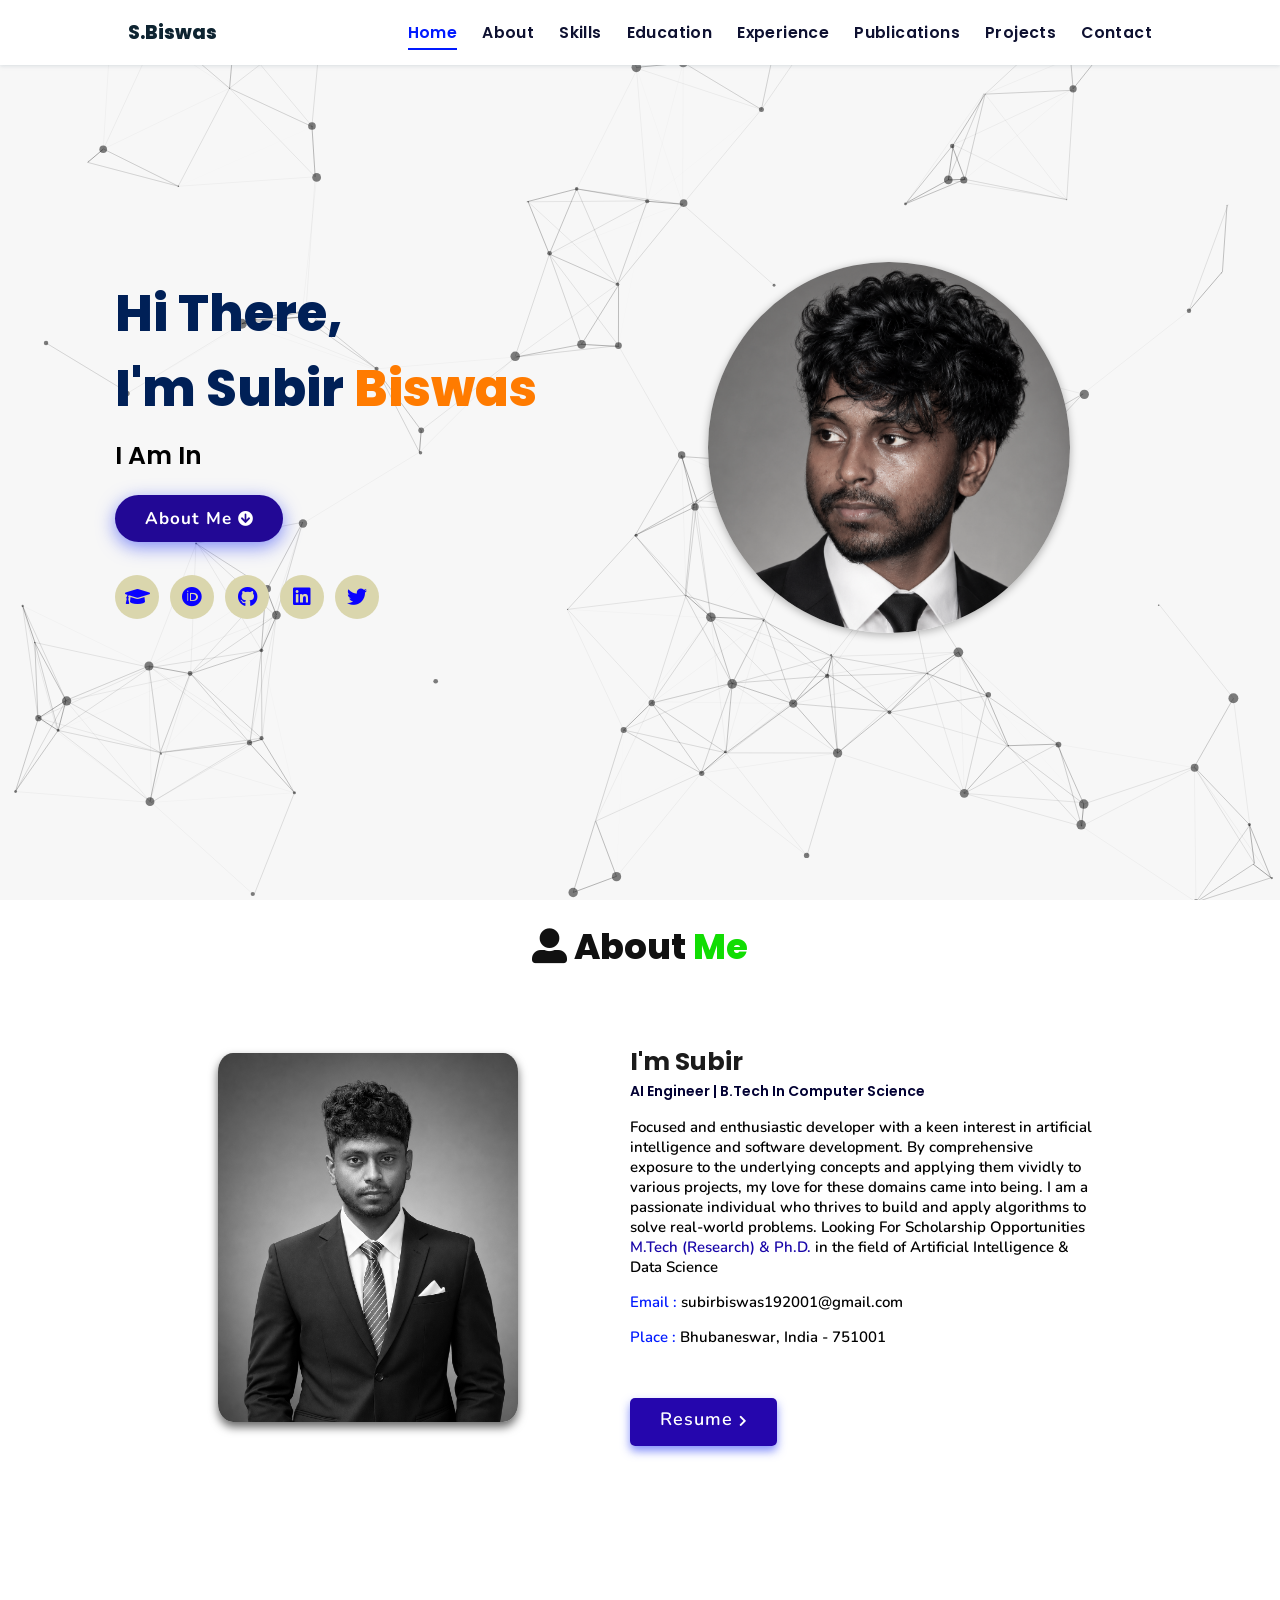
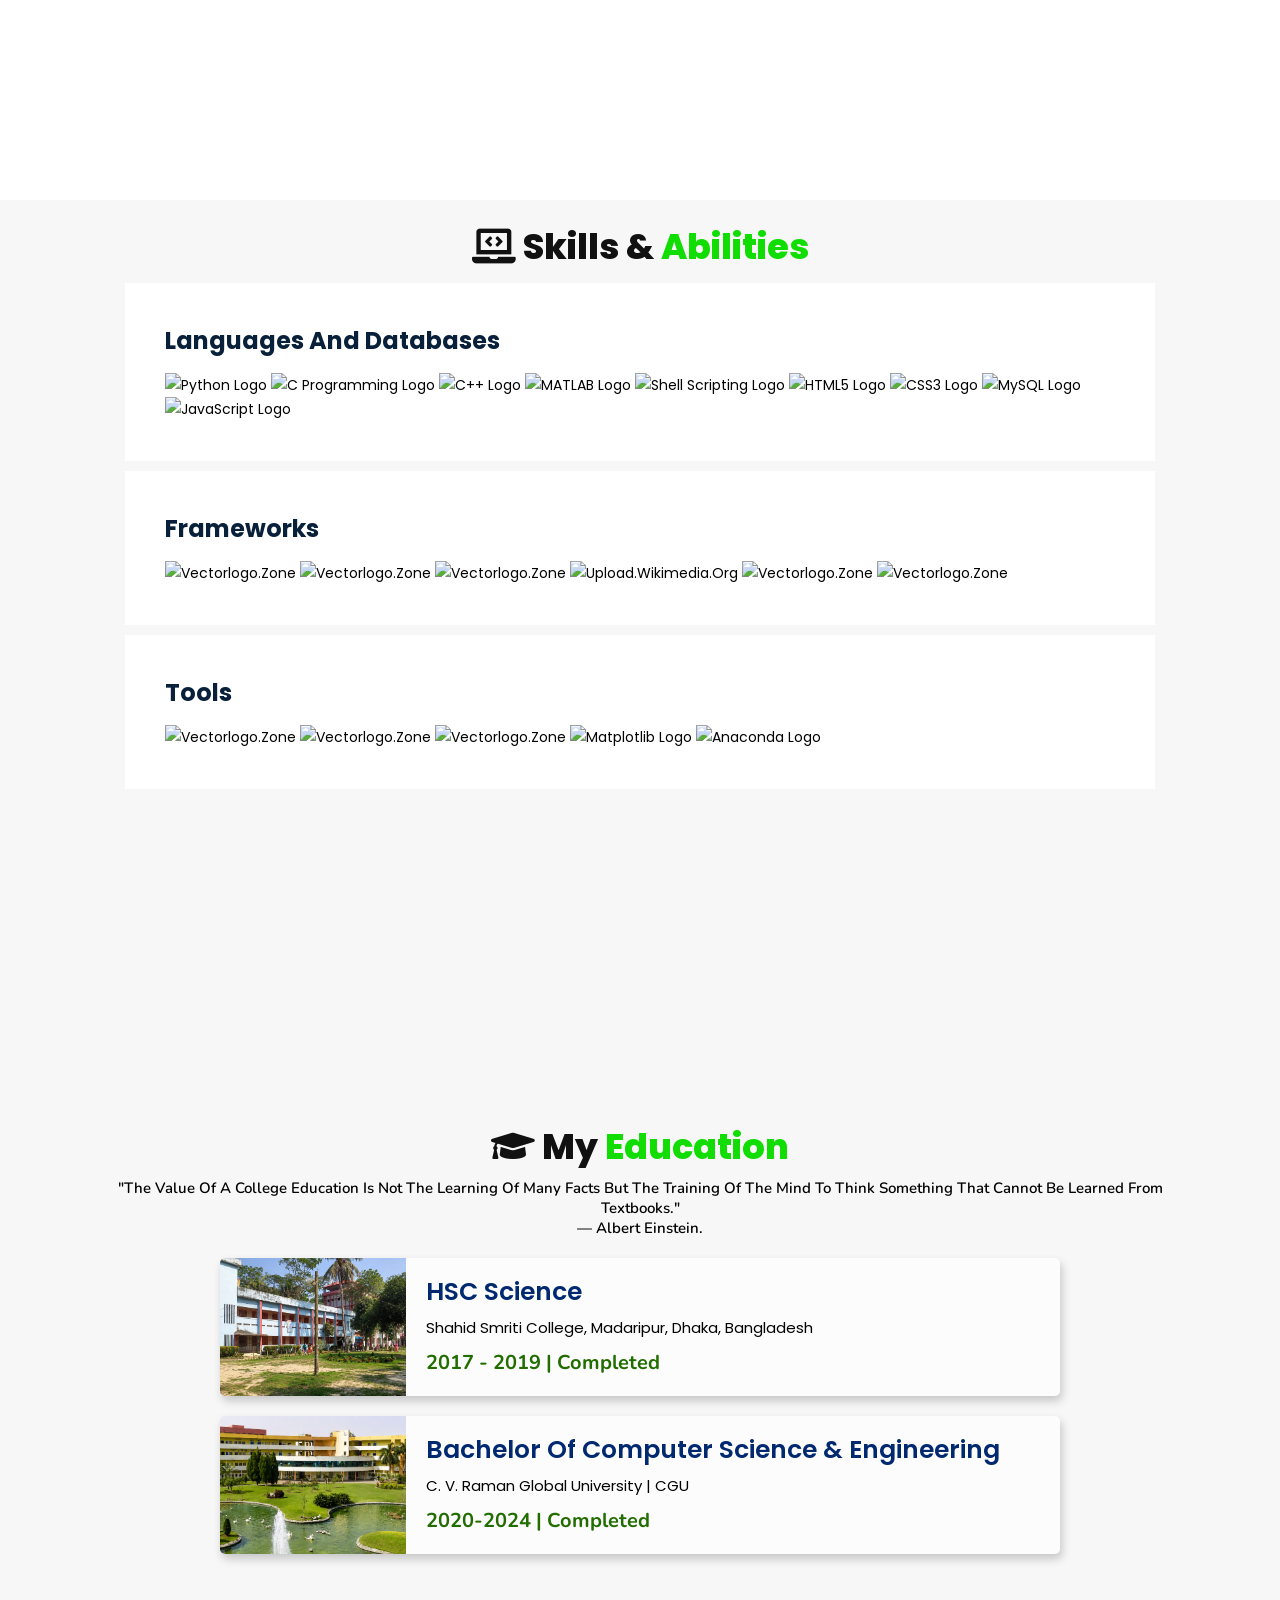
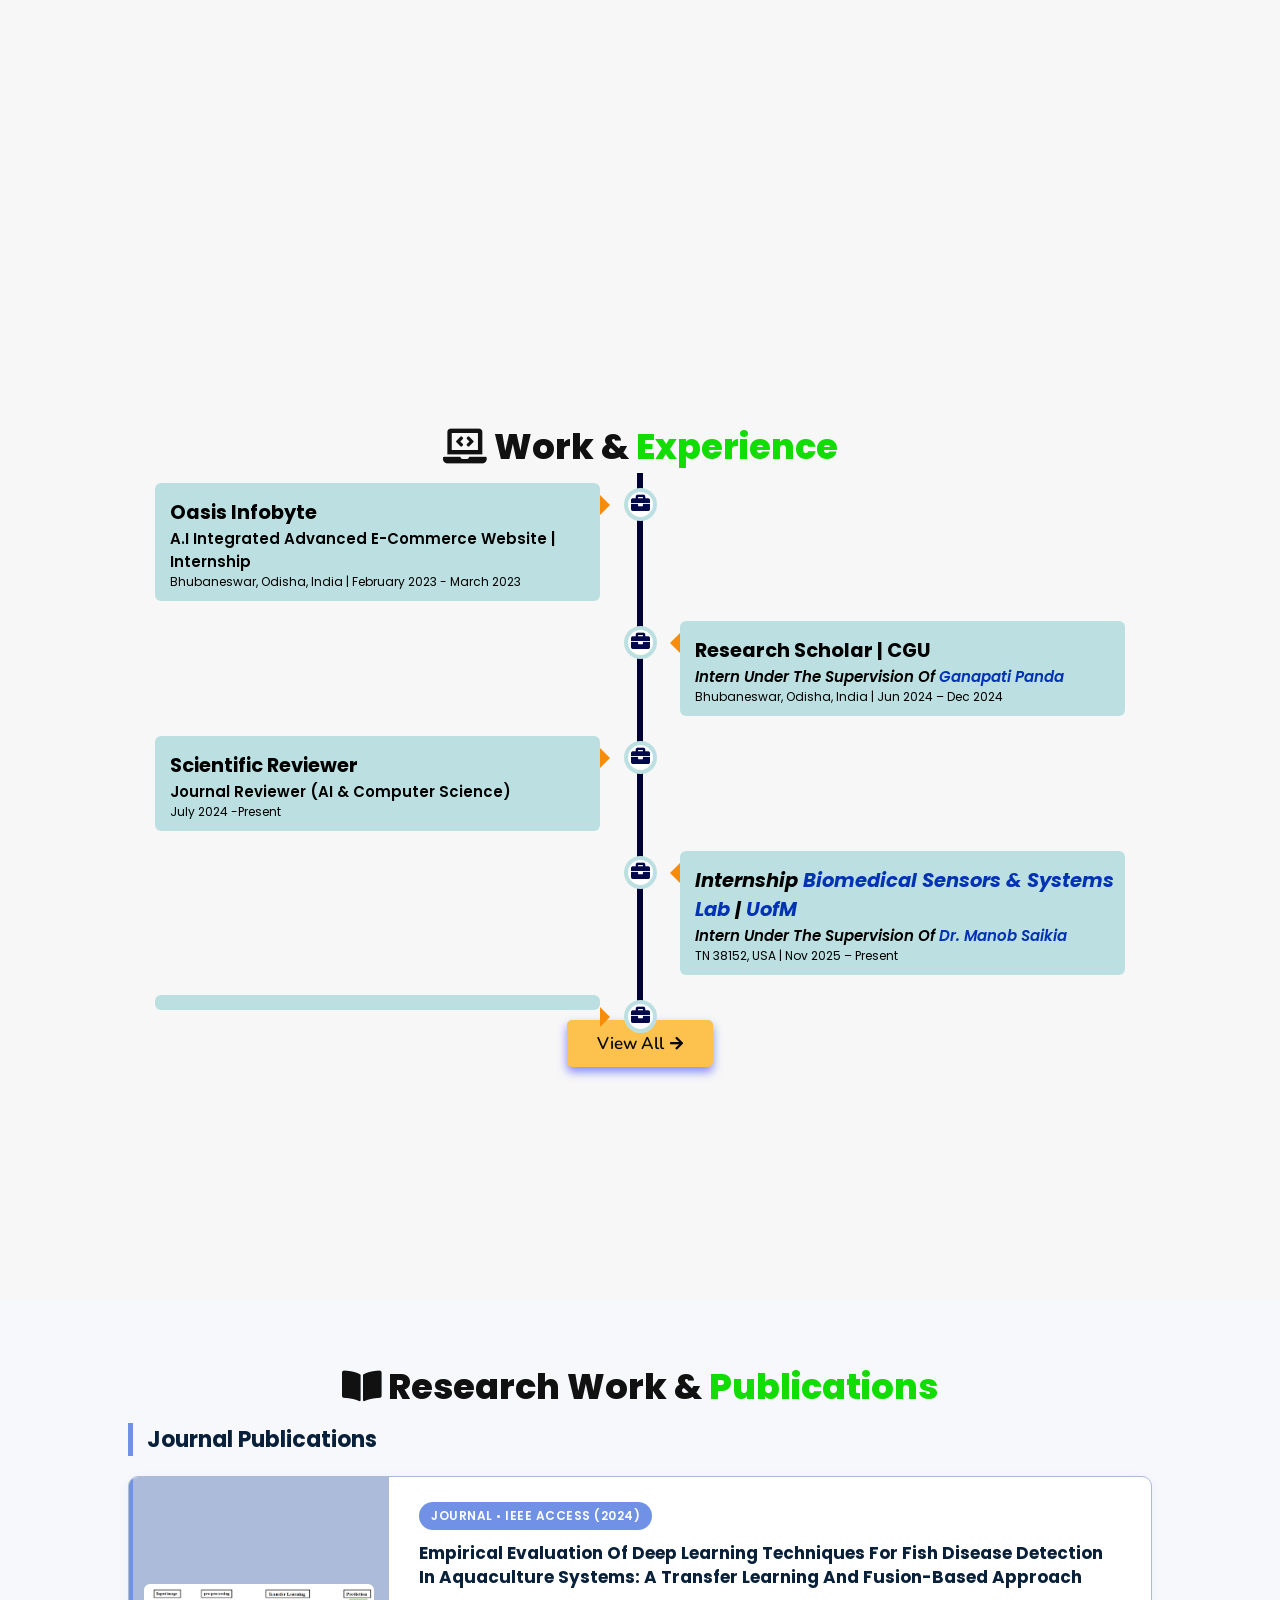
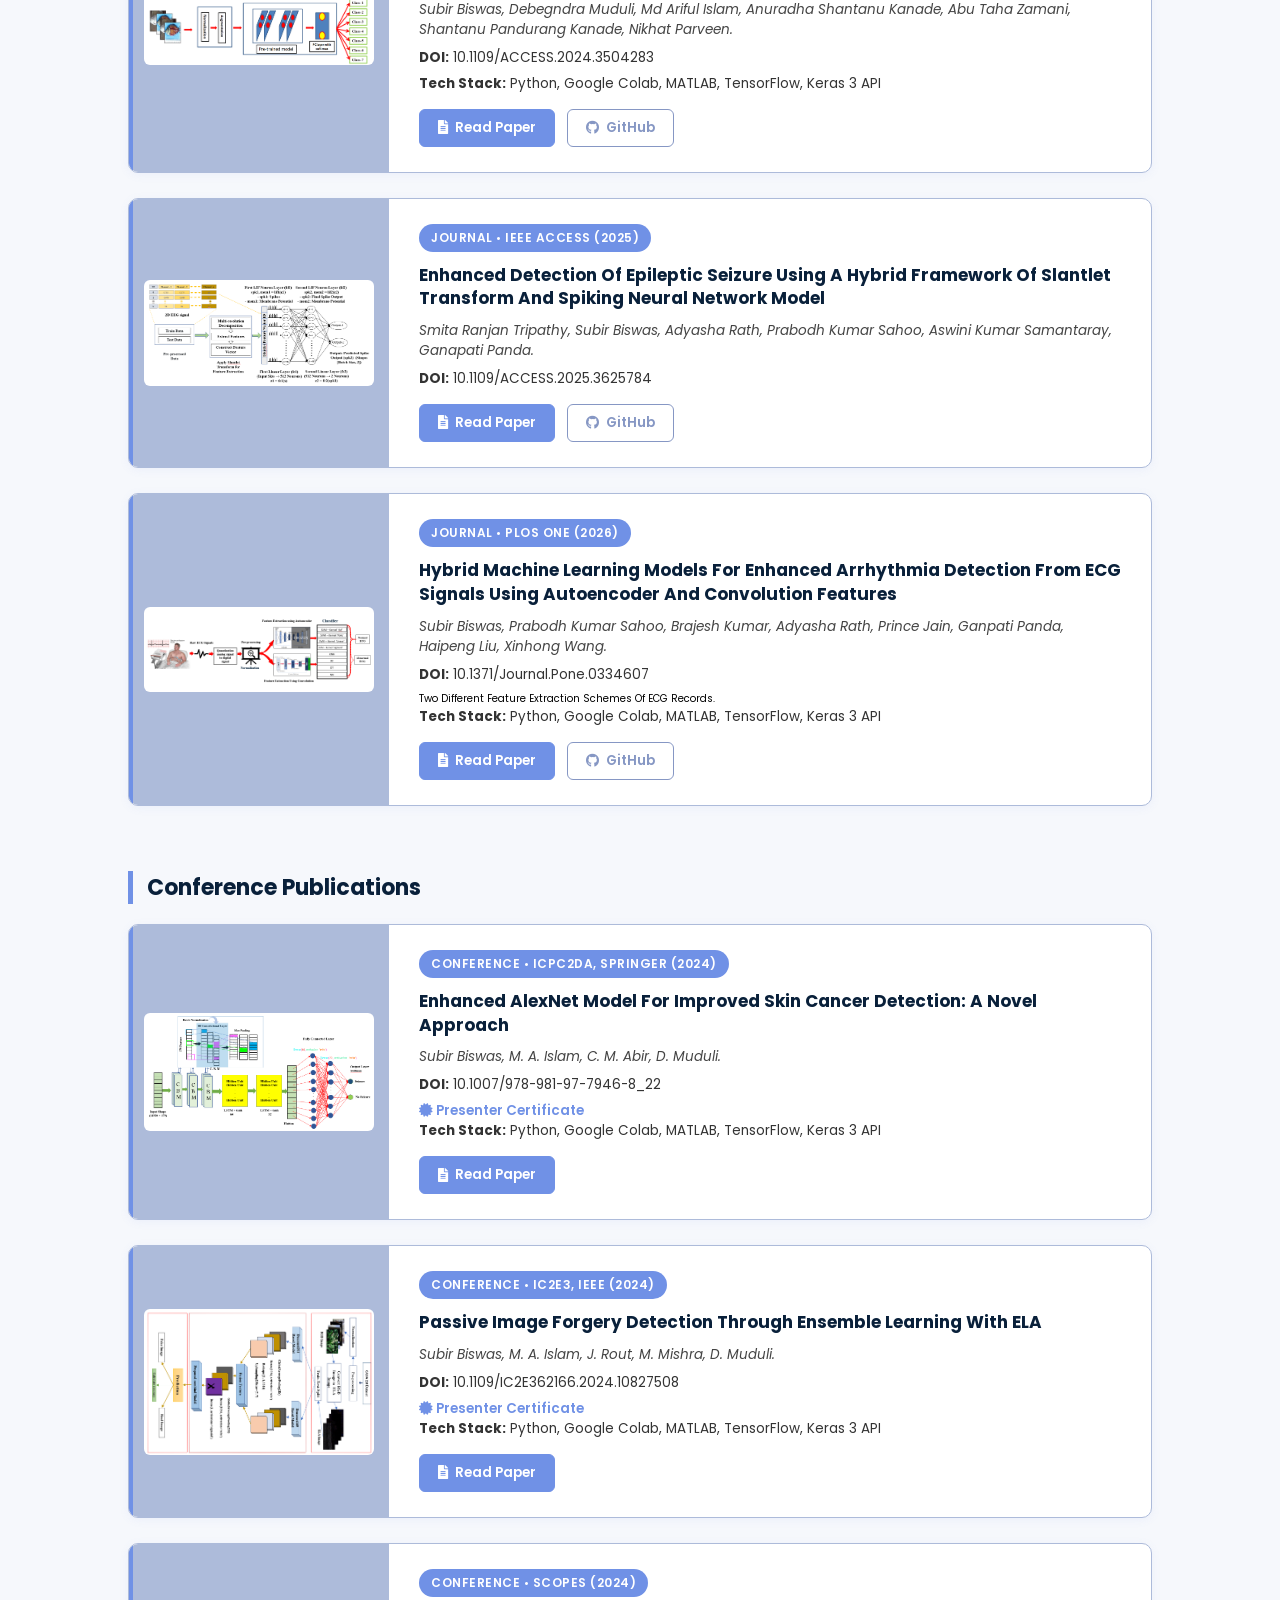
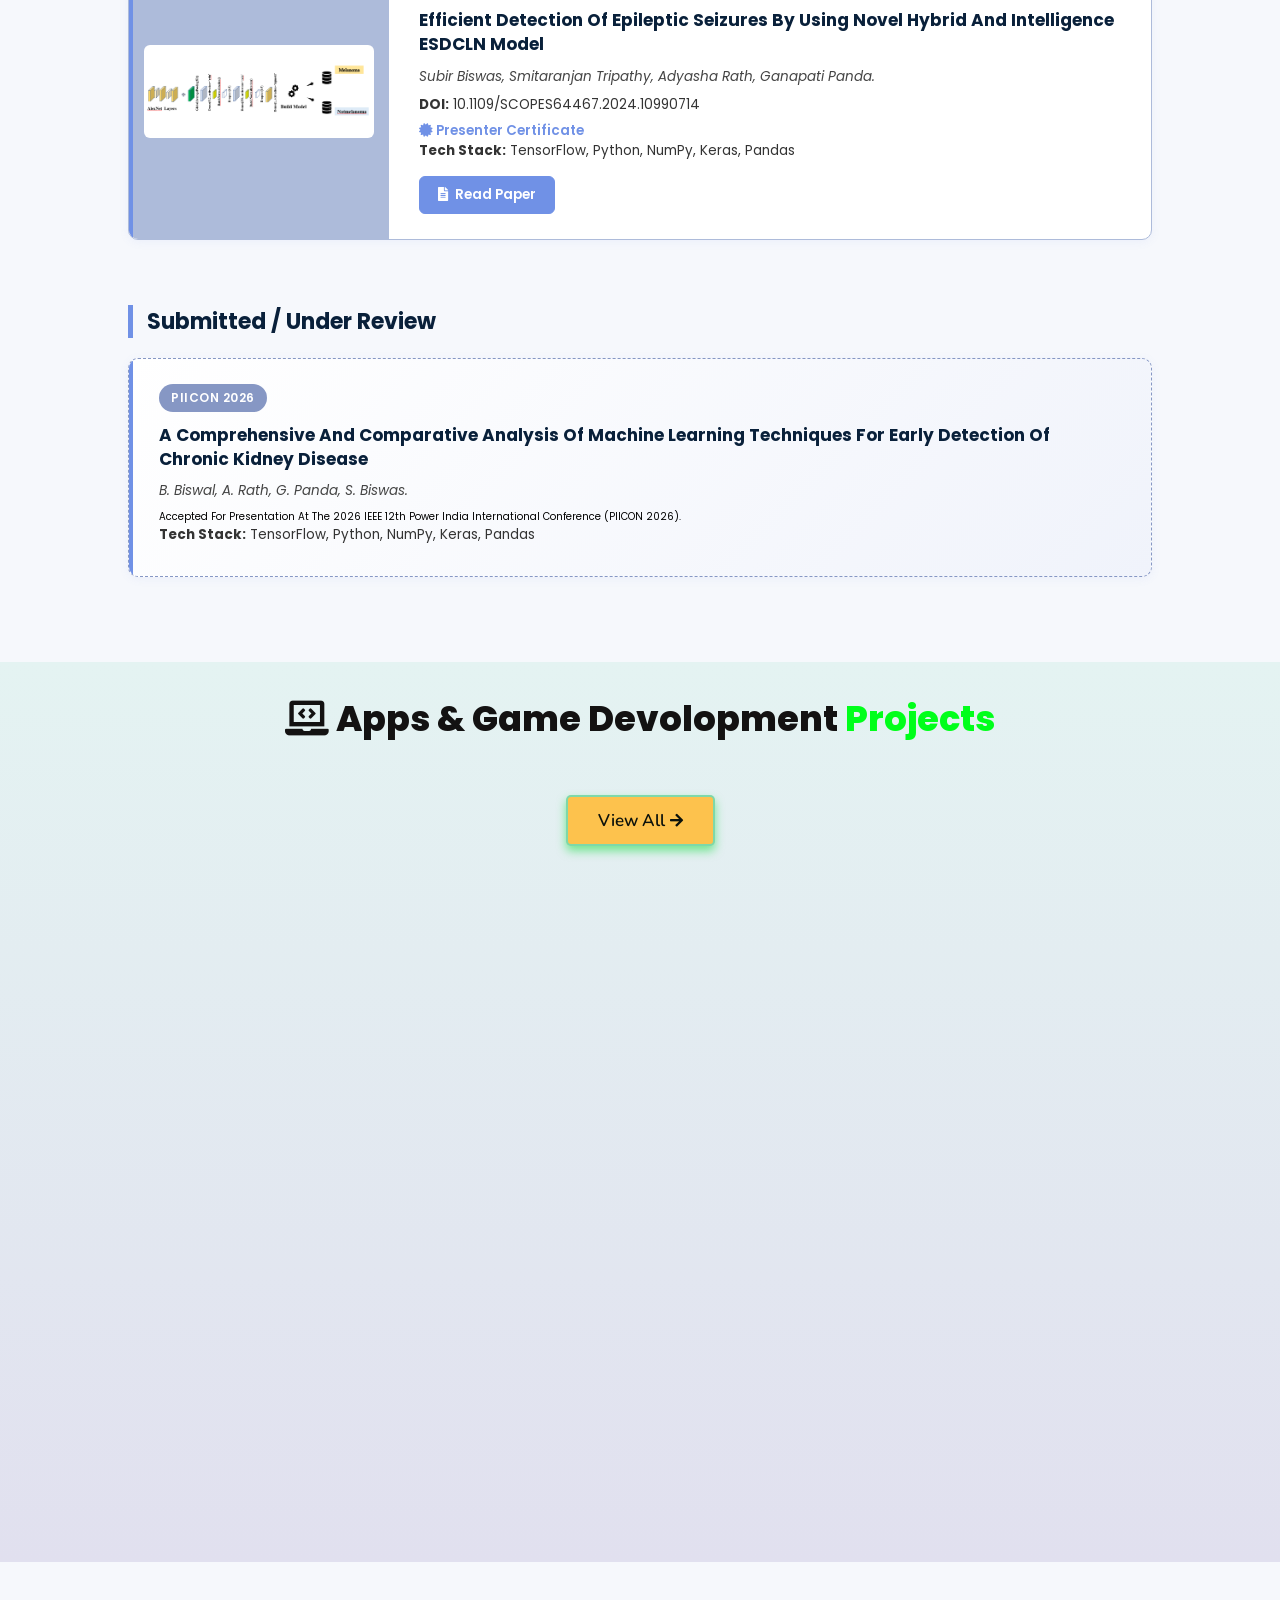
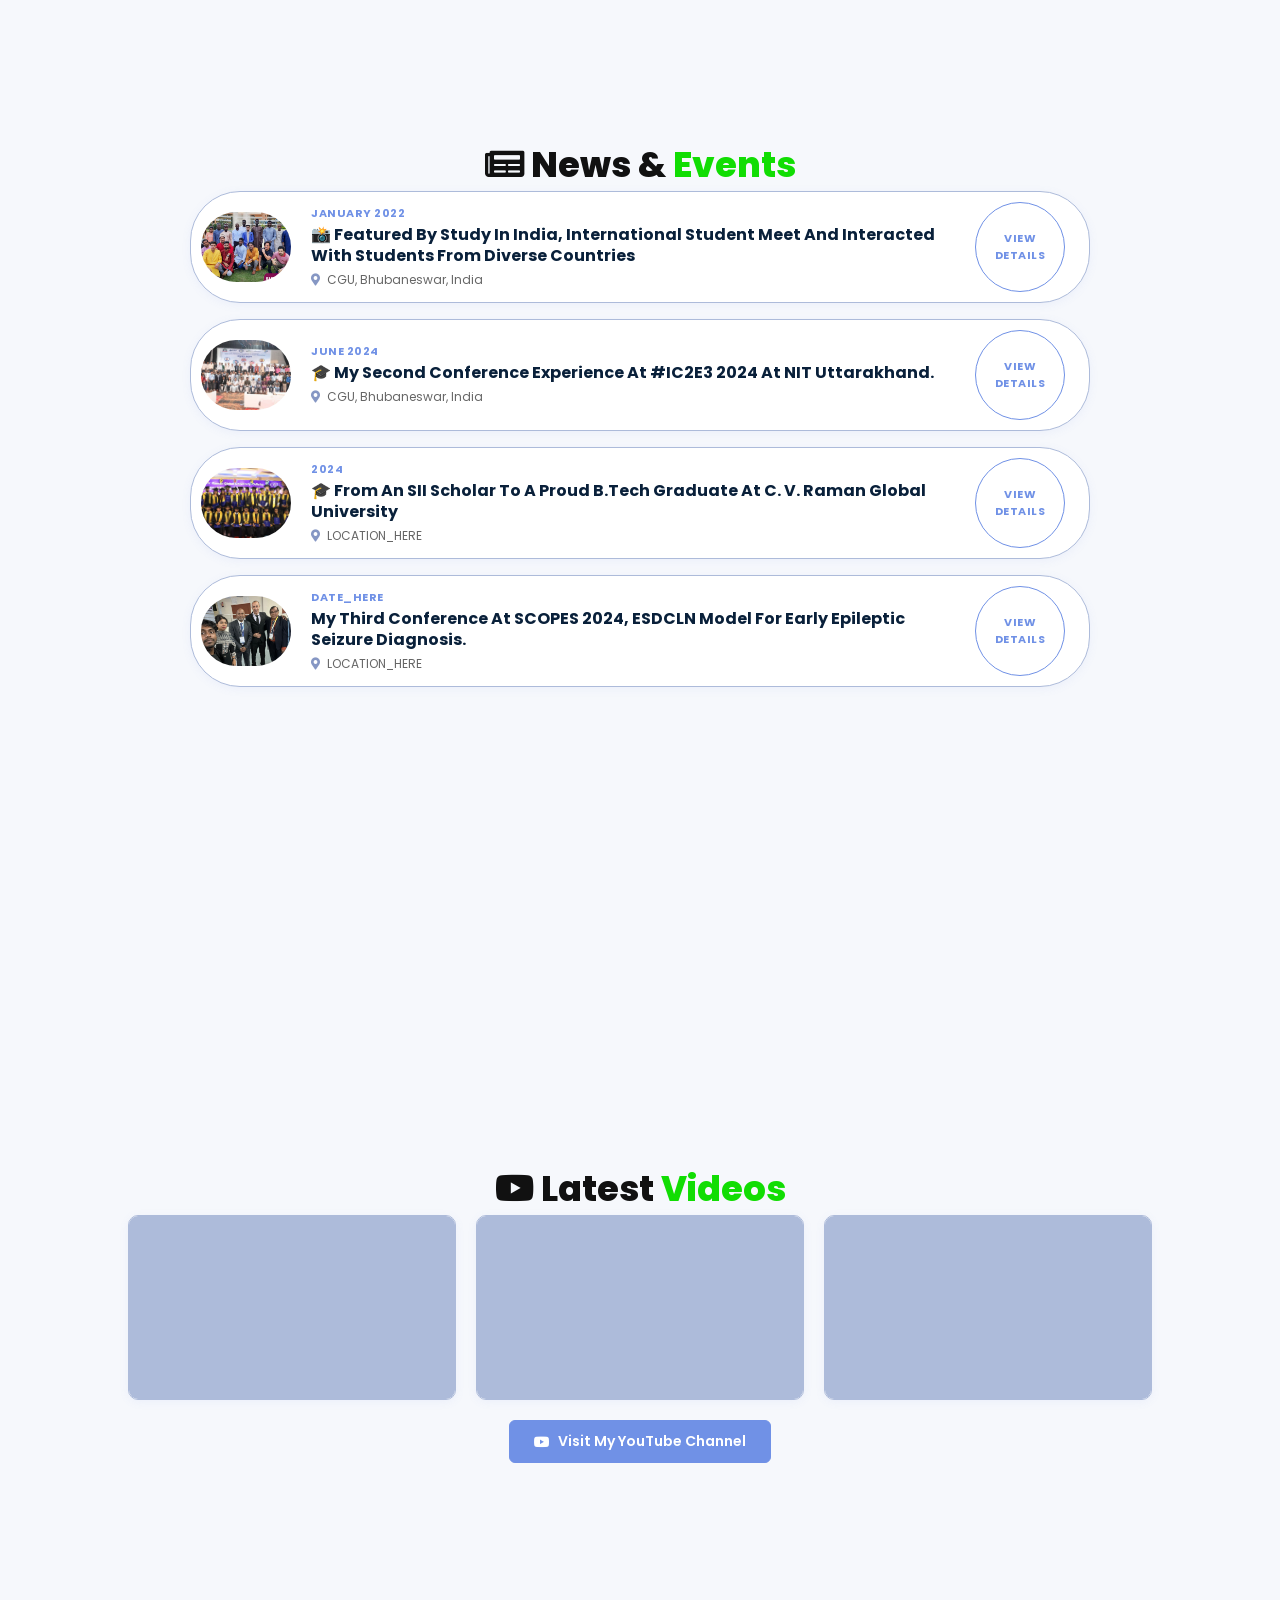
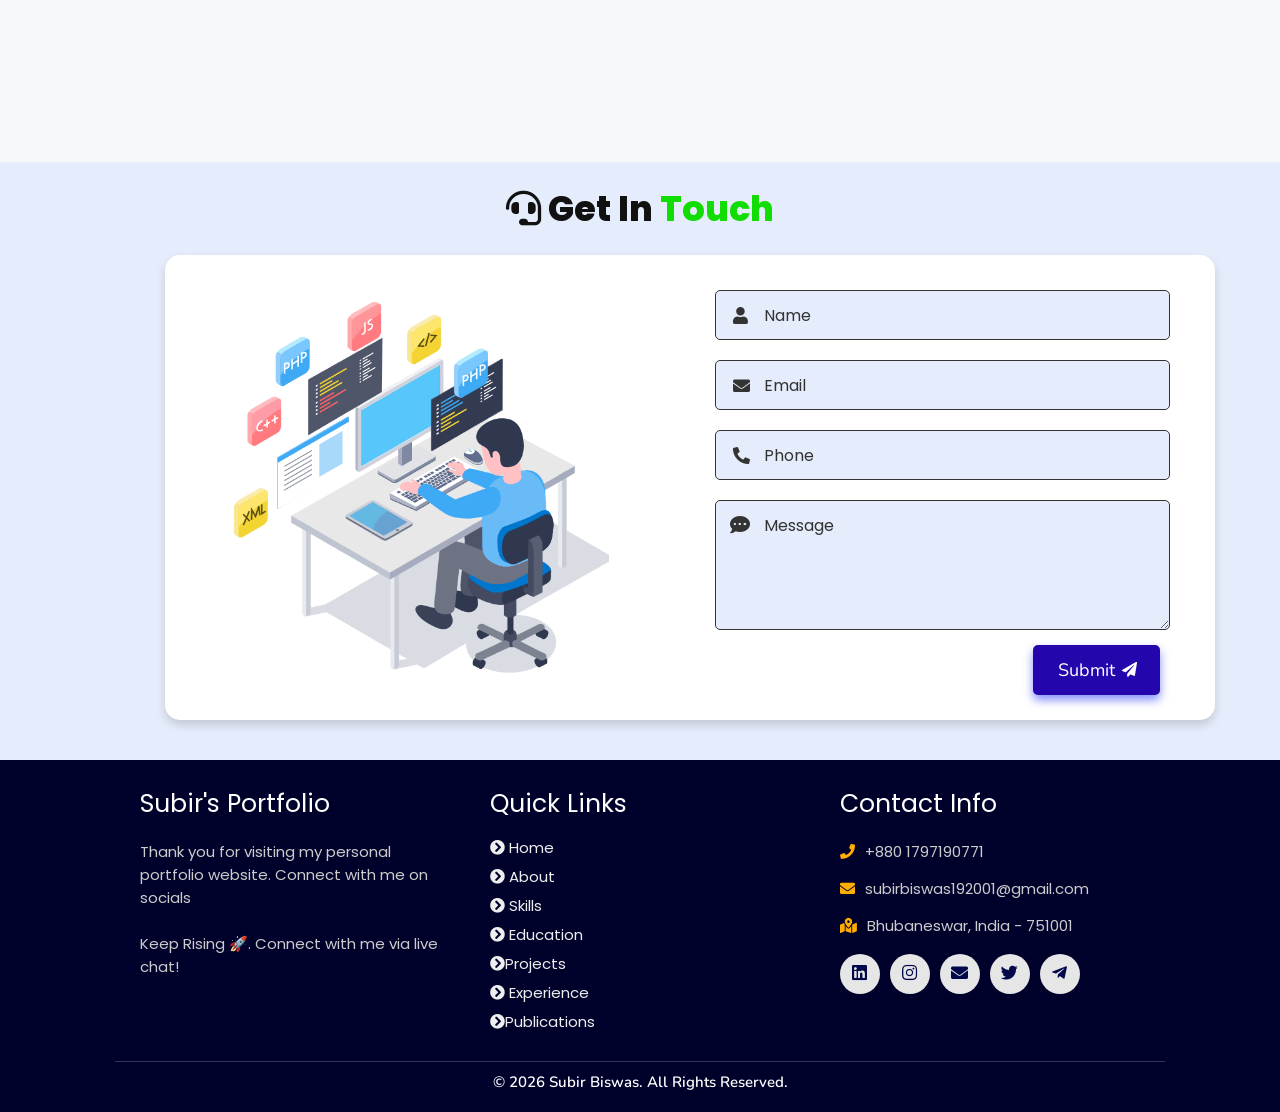
==== index.html @ e9f139e2 "Fix link in experience button and clean up HTML" ====
<!DOCTYPE html>
<html lang="en">
<head>
    <meta charset="UTF-8">
    <meta http-equiv="X-UA-Compatible" content="IE=edge">
    <meta name="viewport" content="width=device-width, initial-scale=1.0">
    <meta name="keywords" content="subir biswas, portfolio, subir, full stack dev, personal portfolio lifecodes, portfolio design, portfolio website, personal portfolio" />
    <meta name="description" content="Welcome to Subir's Portfolio. Full-Stack Web Developer and Android App Developer" />
    <!-- Custom CSS -->
    <link rel="stylesheet" href="./assets/css/style.css">
    <!-- Font Awesome -->
    <link rel="stylesheet" href="https://cdnjs.cloudflare.com/ajax/libs/font-awesome/5.15.3/css/all.min.css" integrity="sha512-iBBXm8fW90+nuLcSKlbmrPcLa0OT92xO1BIsZ+ywDWZCvqsWgccV3gFoRBv0z+8dLJgyAHIhR35VZc2oM/gI1w==" crossorigin="anonymous" referrerpolicy="no-referrer" />
    <!-- Favicon -->
    <link id='favicon' rel="shortcut icon" href="./assets/images/Subir_Icon.png" type="image/x-png">
    <title>Portfolio | Subir BiSwas</title>
</head>
<body oncontextmenu="return false">

<!-- pre loader -->
<!-- <div class="loader-container">
  <img draggable="false" src="./assets/images/preloader.gif" alt="">
</div> -->

<!-- navbar starts -->
<header>
        <a href="/" class="logo">S.Biswas</a>
        <!-- <a href="/" class="logo"><i class="fab fa-node-js"></i> Biswas</a> -->

        <div id="menu" class="fas fa-bars"></div>
        <nav class="navbar">
            <ul>
            <li><a class="active" href="#home">Home</a></li>
            <li><a href="#about">About</a></li>
            <li><a href="#skills">Skills</a></li>
            <li><a href="#education">Education</a></li>
            <li><a href="#experience">Experience</a></li>
            <li><a href="#publications">Publications</a></li>
            <li><a href="#work">Projects</a></li>
            <li><a href="#contact">Contact</a></li>
            </ul>
        </nav>
</header>
<!-- navbar ends -->


<!-- hero section starts -->
<section class="home" id="home">
    <div id="particles-js"></div>

    <div class="content">
    <h2>Hi There,<br/> I'm Subir <span>Biswas</span></h2>
    <p>i am in <span class="typing-text"></span></p>
    <a href="#about" class="btn"><span>About Me</span>
      <i class="fas fa-arrow-circle-down"></i>
    </a>
    <div class="socials">
        <ul class="social-icons">
          <li><a class="google-scholar" aria-label="Google Scholar" href="https://scholar.google.com/citations?user=1TmOGT8AAAAJ&hl=en" target="_blank"><i class="fas fa-graduation-cap"></i></a></li>
          <li><a class="orcid" aria-label="ORCID" href="https://orcid.org/0009-0004-0337-7759" target="_blank"><i class="fab fa-orcid"></i></a></li>
          <li><a class="github" aria-label="GitHub" href="https://github.com/subirbiswas192001" target="_blank"><i class="fab fa-github"></i></a></li>
          <li><a class="linkedin" aria-label="LinkedIn" href="https://www.linkedin.com/in/subir-biswas-engineer/" target="_blank"><i class="fab fa-linkedin"></i></a></li>
          <li><a class="twitter" aria-label="Twitter" href="https://x.com/SUBIRBI192001" target="_blank"><i class="fab fa-twitter"></i></a></li>
        </ul>
      </div>
    </div>
<div class="image">
    <img draggable="false" class="tilt" src="./assets/images/subir_face.png" alt="">
</div>
</section>
<!-- hero section ends -->


<!-- about section starts -->
<section class="about" id="about">
    <h2 class="heading"><i class="fas fa-user-alt"></i> About <span>Me</span></h2>
    
    <div class="row">

    <div class="image">
        <img draggable="false" class="tilt" src="./assets/images/subirBiswasfull.png" alt="">
    </div>
    <div class="content">
        <h3>I'm Subir</h3>
        <span class="tag">AI Engineer | B.Tech in Computer Science </span>
        
        <p>Focused and enthusiastic developer with a keen interest in artificial intelligence and software development. 
          By comprehensive exposure to the underlying concepts and applying them vividly to various projects, my love for these domains came into being. 
          I am a passionate individual who thrives to build and apply algorithms to solve real-world problems.
          Looking For Scholarship Opportunities <span style="color: rgb(24, 5, 168);">M.Tech (Research) & Ph.D.</span> in the field of Artificial Intelligence & Data Science
        
        </p>

        
        <div class="box-container">
            <!-- <div class="box">
              <p><span> age: </span> 20</p>
              <p><span> phone : </span> +91 XXX-XXX-XXXX</p>
            </div> -->
            <div class="box">
              <p><span> email : </span> subirbiswas192001@gmail.com</p>
              <p><span> place : </span> Bhubaneswar, India  - 751001 </p>
            </div>
        </div>
        
        <div class="resumebtn">
            <a href="https://drive.google.com/file/d/1s_KjNW308cV2NZDT_oZdHDnt_wGiBCES/view" target="_blank" class="btn"><span>Resume</span>
                <i class="fas fa-chevron-right"></i>
            </a>
        </div>

    </div>
    </div>
</section>
<!-- about section ends -->

<!-- Start New Skills Section -->

  <section id="skills" class="services">
    <div class="container">
      <div class="section-title">
        <h2 class="heading"><i class="fas fa-laptop-code"></i> Skills & <span>Abilities</span></h2>
      </div>
      <div class="row">
        <div class="col-lg-12" data-aos="fade-up">
          <div class="col-md-12 mt-4 mt-md-0 icon-box" data-aos="fade-up" data-aos-delay="100" style="background:#fff">
            <h4 style="text-align:left;color:#09203a">Languages and Databases</h4>
            <p style="text-align:left;">
              <img src="https://www.vectorlogo.zone/logos/python/python-horizontal.svg" alt="Python Logo" height="50" width="150">
              <img src="https://upload.wikimedia.org/wikipedia/commons/1/19/C_Logo.png" alt="C Programming Logo" height="50" width="">
              <img src="https://upload.wikimedia.org/wikipedia/commons/1/18/ISO_C%2B%2B_Logo.svg" alt="C++ Logo" height="50" width="80">
              <img src="https://upload.wikimedia.org/wikipedia/commons/2/21/Matlab_Logo.png" alt="MATLAB Logo" height="50" width="80">
              <img src="https://www.vectorlogo.zone/logos/gnu_bash/gnu_bash-icon.svg" alt="Shell Scripting Logo" height="50" width="80">
              <img src="https://www.vectorlogo.zone/logos/w3_html5/w3_html5-ar21.svg" alt="HTML5 Logo">
              <img src="https://upload.wikimedia.org/wikipedia/commons/d/d5/CSS3_logo_and_wordmark.svg" alt="CSS3 Logo" height="60" width="90">
              <img src="https://www.vectorlogo.zone/logos/mysql/mysql-horizontal.svg" alt="MySQL Logo" height="70" width="130">
              <img src="https://upload.wikimedia.org/wikipedia/commons/6/6a/JavaScript-logo.png" alt="JavaScript Logo" height="50" width="50">
            </p>
            
            </div>
            <div class="col-md-12 mt-4 mt-md-0 icon-box" data-aos="lefade-up" data-aos-delay="100" style="background:#fff">
              <h4 style="text-align:left;color:#09203a">Frameworks</h4>
                <p style="text-align:left;">
                  <img src="https://www.vectorlogo.zone/logos/tensorflow/tensorflow-ar21.svg" alt="vectorlogo.zone">
                  <img src="https://www.vectorlogo.zone/logos/pytorch/pytorch-ar21.svg" alt="vectorlogo.zone">
                  <img src="https://www.vectorlogo.zone/logos/opencv/opencv-ar21.svg" alt="vectorlogo.zone">
                  <img src="https://upload.wikimedia.org/wikipedia/commons/0/05/Scikit_learn_logo_small.svg" alt="upload.wikimedia.org" width="90" height="70">
                  <img src="https://www.vectorlogo.zone/logos/djangoproject/djangoproject-ar21.svg" alt="vectorlogo.zone">
                  <img src="https://www.vectorlogo.zone/logos/nodejs/nodejs-horizontal.svg" alt="vectorlogo.zone">
              </p>
          </div>
          <div class="col-md-12 mt-4 mt-md-0 icon-box" data-aos="lefade-up" data-aos-delay="100" style="background:#fff">
              <h4 style="text-align:left;color:#09203a">Tools</h4>
                <p style="text-align:left;">
                  <img src="https://www.vectorlogo.zone/logos/jupyter/jupyter-ar21.svg" alt="vectorlogo.zone">
                  <img src="https://www.vectorlogo.zone/logos/git-scm/git-scm-ar21.svg" alt="vectorlogo.zone">
                  <img src="https://www.vectorlogo.zone/logos/google_cloud/google_cloud-ar21.svg" alt="vectorlogo.zone">
                  <img src="https://upload.wikimedia.org/wikipedia/commons/8/84/Matplotlib_icon.svg" alt="Matplotlib Logo" height="50" width="50">
                  <img src="https://icon.icepanel.io/Technology/svg/Anaconda.svg" alt="Anaconda Logo" height="50">
              </p>
          </div>
        </div>
      </div>
    </div>
  </section>

  <!--  End New-Skills Section -->



<!-- education section starts -->
<section class="education" id="education">

  <h1 class="heading"><i class="fas fa-graduation-cap"></i> My <span>Education</span></h1>

    <p class="qoute">"The value of a college education is not the learning of many facts but the training of the mind to think something that cannot be learned from textbooks." <br>
      — Albert Einstein.</p>

    <div class="box-container">


      <div class="box">
        <div class="image">
          <img draggable="false" src="./assets/images/educat/sisi.png" alt="">
        </div>
        <div class="content">
          <h3>HSC Science </h3>
          <p>Shahid Smriti College, Madaripur, Dhaka, Bangladesh</p>
          <h4>2017 - 2019 | Completed</h4>
        </div>
      </div>

    <div class="box">
        <div class="image">
        <img draggable="false" src="./assets/images/educat/CGU.png" alt="">
        </div>
        <div class="content">
        <h3>Bachelor of Computer Science & Engineering</h3>
        <p>C. V. Raman Global University | CGU</p>
        <h4>2020-2024 | Completed</h4>
        </div>
    </div>
</div>
</section>
<!-- education section ends -->


<!-- experience section starts -->
<section class="experience" id="experience">
  <h2 class="heading"><i class="fas fa-laptop-code"></i> Work & <span>Experience</span></h2>
  <div class="timeline">

      <div class="container left">
        <div class="content">
          <div class="tag">
            <h2>Oasis Infobyte</h2>
          </div>
          <div class="desc">
              <h3>A.I integrated advanced e-commerce website | Internship</h3>
              <p>Bhubaneswar, Odisha, India | February 2023 - March 2023</p>
          </div>
        </div>
      </div>
    <div class="container right">
      <div class="content">
        <div class="tag">
          <h2>Research Scholar | CGU</h2>
        </div>
        <div class="desc">
            <h3><em> Intern Under the Supervision of <a href="https://scholar.google.co.in/citations?user=ooCsX-UAAAAJ&hl=en" style="color:#0332b5">Ganapati Panda</a></em></h3>
            <p>Bhubaneswar, Odisha, India | Jun 2024 – Dec 2024</p>
        </div>
      </div>
    </div>


      <div class="container left">
        <div class="content">
          <div class="tag">
            <h2>Scientific Reviewer</h2>
          </div>
          <div class="desc">
            <h3> Journal Reviewer (AI & Computer Science)</h3>
            <p>july 2024 -present</p>
          </div>
        </div>
      </div>

    <div class="container right">
      <div class="content">
        <div class="tag">
          <h2><em>Internship <a href="https://www.manobsaikia.com/" style="color:#0332b5">Biomedical Sensors & Systems Lab</a> | <a href="https://www.memphis.edu/" style="color:#0332b5">UofM</a></em></h2>  
        </div>
        <div class="desc">
          <h3><em> Intern Under the Supervision of <a href="https://scholar.google.com/citations?user=kRB-jL4AAAAJ&hl=en" style="color:#0332b5">Dr. Manob Saikia</a></em></h3>  
          <p>TN 38152, USA | Nov 2025 – Present</p>
        </div>
      </div>
    </div>

    <div class="container left">
      <div class="content">
        <div class="tag">
          
      </div>
    </div>
    

  </div>

  <div class="morebtn">
    <a href="/experience/" class="btn"><span>View All</span>
      <i class="fas fa-arrow-right"></i>
  </a>
  </div>

</div>

</section>
<!-- experience section ends -->




<!-- Start Publications Section -->

<section id="publications" class="publications">
  <div class="container">
    <div class="section-title">
      <h2 class="heading"><i class="fas fa-book-open"></i> Research Work & <span>Publications</span></h2>
    </div>

    <!-- Journal Publications -->
    <h4 class="pub-category" data-aos="fade-up">Journal Publications</h4>

    <div class="pub-card" data-aos="fade-up" data-aos-delay="100">
      <div class="pub-img">
        <img src="/assets/images/Research/Fish-J-1.png" alt="Fish Disease Detection Model">
      </div>
      <div class="pub-content">
        <span class="pub-tag">Journal • IEEE Access (2024)</span>
        <h5>Empirical Evaluation of Deep Learning Techniques for Fish Disease Detection in Aquaculture Systems: A Transfer Learning and Fusion-Based Approach</h5>
        <p class="pub-authors">Subir Biswas, Debegndra Muduli, Md Ariful Islam, Anuradha Shantanu Kanade, Abu Taha Zamani, Shantanu Pandurang Kanade, Nikhat Parveen.</p>
        <p class="pub-doi"><strong>DOI:</strong> 10.1109/ACCESS.2024.3504283</p>
        <p class="pub-stack"><strong>Tech Stack:</strong> Python, Google Colab, MATLAB, TensorFlow, Keras 3 API</p>
        <div class="pub-links">
          <a href="https://ieeexplore.ieee.org/abstract/document/10759657" target="_blank" class="pub-btn"><i class="fas fa-file-alt"></i> Read Paper</a>
          <a href="https://github.com/subirbiswas192001/-Fish-Disease-Detection-in-Aquaculture-Systems/blob/main/README.md" target="_blank" class="pub-btn pub-btn-alt"><i class="fab fa-github"></i> GitHub</a>
        </div>
      </div>
    </div>

    <div class="pub-card" data-aos="fade-up" data-aos-delay="150">
      <div class="pub-img">
        <img src="/assets/images/Research/EEG-J-1.png" alt="Epileptic Seizure Detection Model">
      </div>
      <div class="pub-content">
        <span class="pub-tag">Journal • IEEE Access (2025)</span>
        <h5>Enhanced Detection of Epileptic Seizure Using a Hybrid Framework of Slantlet Transform and Spiking Neural Network Model</h5>
        <p class="pub-authors">Smita Ranjan Tripathy, Subir Biswas, Adyasha Rath, Prabodh Kumar Sahoo, Aswini Kumar Samantaray, Ganapati Panda.</p>
        <p class="pub-doi"><strong>DOI:</strong> 10.1109/ACCESS.2025.3625784</p>
        <div class="pub-links">
          <a href="https://ieeexplore.ieee.org/abstract/document/11218183" target="_blank" class="pub-btn"><i class="fas fa-file-alt"></i> Read Paper</a>
          <a href="https://github.com/subirbiswas192001/Epileptic-Seizures-SLTSNN-" target="_blank" class="pub-btn pub-btn-alt"><i class="fab fa-github"></i> GitHub</a>
        </div>
      </div>
    </div>

    <div class="pub-card" data-aos="fade-up" data-aos-delay="200">
      <div class="pub-img">
        <img src="/assets/images/Research/ECG-j-1.png" alt="Arrhythmia Detection Model">
      </div>
      <div class="pub-content">
        <span class="pub-tag">Journal • PLoS ONE (2026)</span>
        <h5>Hybrid Machine Learning Models for Enhanced Arrhythmia Detection from ECG Signals Using Autoencoder and Convolution Features</h5>
        <p class="pub-authors">Subir Biswas, Prabodh Kumar Sahoo, Brajesh Kumar, Adyasha Rath, Prince Jain, Ganpati Panda, Haipeng Liu, Xinhong Wang.</p>
        <p class="pub-doi"><strong>DOI:</strong> 10.1371/journal.pone.0334607</p>
        <p class="pub-note">Two different feature extraction schemes of ECG records.</p>
        <p class="pub-stack"><strong>Tech Stack:</strong> Python, Google Colab, MATLAB, TensorFlow, Keras 3 API</p>
        <div class="pub-links">
          <a href="https://doi.org/10.1371/journal.pone.0334607" target="_blank" class="pub-btn"><i class="fas fa-file-alt"></i> Read Paper</a>
          <a href="https://github.com/subirbiswas192001/-Arrhythmia-Detection/blob/main/README.md" target="_blank" class="pub-btn pub-btn-alt"><i class="fab fa-github"></i> GitHub</a>
        </div>
      </div>
    </div>

    <!-- Conference Publications -->
    <h4 class="pub-category" data-aos="fade-up">Conference Publications</h4>

    <div class="pub-card" data-aos="fade-up" data-aos-delay="100">
      <div class="pub-img">
        <img src="/assets/images/Research/EEG-C-1.png" alt="Enhanced AlexNet Model">
      </div>
      <div class="pub-content">
        <span class="pub-tag">Conference • ICPC2DA, Springer (2024)</span>
        <h5>Enhanced AlexNet Model for Improved Skin Cancer Detection: A Novel Approach</h5>
        <p class="pub-authors">Subir Biswas, M. A. Islam, C. M. Abir, D. Muduli.</p>
        <p class="pub-doi"><strong>DOI:</strong> 10.1007/978-981-97-7946-8_22</p>
        <p class="pub-note">
          <a href="https://drive.google.com/file/d/1XDst-BXTEYFpgxLmWK-CuwNFrU8vF9Kh/view?usp=sharing" target="_blank" rel="noopener noreferrer"><i class="fas fa-certificate"></i> Presenter Certificate</a>
        </p>
        <p class="pub-stack"><strong>Tech Stack:</strong> Python, Google Colab, MATLAB, TensorFlow, Keras 3 API</p>
        <div class="pub-links">
          <a href="https://link.springer.com/chapter/10.1007/978-981-97-7946-8_22" target="_blank" class="pub-btn"><i class="fas fa-file-alt"></i> Read Paper</a>
        </div>
      </div>
    </div>

    <div class="pub-card" data-aos="fade-up" data-aos-delay="150">
      <div class="pub-img">
        <img src="/assets/images/Research/IF-C-1.png" alt="Passive Image Forgery Detection">
      </div>
      <div class="pub-content">
        <span class="pub-tag">Conference • IC2E3, IEEE (2024)</span>
        <h5>Passive Image Forgery Detection through Ensemble Learning with ELA</h5>
        <p class="pub-authors">Subir Biswas, M. A. Islam, J. Rout, M. Mishra, D. Muduli.</p>
        <p class="pub-doi"><strong>DOI:</strong> 10.1109/IC2E362166.2024.10827508</p>
        <p class="pub-note">
          <a href="https://drive.google.com/file/d/1ngMRUDLZJ6NkETfKUYyp3I6fH3KmqYbX/view?usp=sharing" target="_blank" rel="noopener noreferrer"><i class="fas fa-certificate"></i> Presenter Certificate</a>
        </p>
        <p class="pub-stack"><strong>Tech Stack:</strong> Python, Google Colab, MATLAB, TensorFlow, Keras 3 API</p>
        <div class="pub-links">
          <a href="https://ieeexplore.ieee.org/abstract/document/10827508" target="_blank" class="pub-btn"><i class="fas fa-file-alt"></i> Read Paper</a>
        </div>
      </div>
    </div>

    <div class="pub-card" data-aos="fade-up" data-aos-delay="200">
      <div class="pub-img">
        <img src="/assets/images/Research/Skin-Disease-c-1.png" alt="Epileptic Seizures ESDCLN Model">
      </div>
      <div class="pub-content">
        <span class="pub-tag">Conference • SCOPES (2024)</span>
        <h5>Efficient Detection of Epileptic Seizures by Using Novel Hybrid and Intelligence ESDCLN Model</h5>
        <p class="pub-authors">Subir Biswas, Smitaranjan Tripathy, Adyasha Rath, Ganapati Panda.</p>
        <p class="pub-doi"><strong>DOI:</strong> 10.1109/SCOPES64467.2024.10990714</p>
        <p class="pub-note">
          <a href="https://drive.google.com/file/d/1ZmTNisdNrVHVplBVhO2dmdSzZnHyDay6/view?usp=sharing" target="_blank" rel="noopener noreferrer"><i class="fas fa-certificate"></i> Presenter Certificate</a>
        </p>
        <p class="pub-stack"><strong>Tech Stack:</strong> TensorFlow, Python, NumPy, Keras, Pandas</p>
        <div class="pub-links">
          <a href="https://ieeexplore.ieee.org/abstract/document/10990714" target="_blank" class="pub-btn"><i class="fas fa-file-alt"></i> Read Paper</a>
        </div>
      </div>
    </div>

    <!-- Submitted / Under Review -->
    <h4 class="pub-category" data-aos="fade-up">Submitted / Under Review</h4>

    <div class="pub-card pub-card-pending" data-aos="fade-up" data-aos-delay="100">
      <div class="pub-content pub-content-full">
        <span class="pub-tag pub-tag-pending">PIICON 2026</span>
        <h5>A Comprehensive and Comparative Analysis of Machine Learning Techniques for Early Detection of Chronic Kidney Disease</h5>
        <p class="pub-authors">B. Biswal, A. Rath, G. Panda, S. Biswas.</p>
        <p class="pub-note">Accepted for presentation at the 2026 IEEE 12th Power India International Conference (PIICON 2026).</p>
        <p class="pub-stack"><strong>Tech Stack:</strong> TensorFlow, Python, NumPy, Keras, Pandas</p>
      </div>
    </div>

  </div>
</section>

<!-- Publication section ends -->



<!-- work project section starts -->

<section class="work" id="work">

  <h2 class="heading"><i class="fas fa-laptop-code"></i> Apps & Game Devolopment <span>Projects</span></h2>

  <div class="box-container">

    <!-- <div class="box tilt">
      <img draggable="false" src="./assets/images/projects/portfolio1.PNG" alt="" />
      <div class="content">
        <div class="tag">
        <h3>Portfolio Website</h3>
        </div>
        <div class="desc">
          <p>Personal portfolio website. Don't need much info about it, just scroll down. You're here only!</p>
          <div class="btns">
            <a href="#" class="btn" target="_blank"><i class="fas fa-eye"></i> View</a>
            <a href="https://github.com/subirbiswas192001" class="btn" target="_blank">Code <i class="fas fa-code"></i></a>
          </div>
        </div>
      </div>
    </div> -->

</div>

<div class="viewall">
  <a href="/projects" class="btn"><span>View All</span>
    <i class="fas fa-arrow-right"></i>
</a>
</div>

</section>

<!-- work project section ends -->



<!-- Start News & Events Section -->
<section id="news" class="news-events">
  <div class="container">
    <div class="section-title">
      <h2 class="heading"><i class="fas fa-newspaper"></i> News & <span>Events</span></h2>
    </div>

    <div class="news-list">

      <!-- News Card 1 -->
       <a href="https://www.facebook.com/photo/?fbid=227796339522648&set=a.163284232640526" target="_blank" class="news-card" data-aos="fade-up" data-aos-delay="150">
        <div class="news-img">
          <img src="/assets/images/Event/international friend.png" alt="Event title">
        </div>
        <div class="news-content">
          <span class="news-date">january 2022</span>
          <h5 class="news-title">📸 Featured by Study in India, International Student Meet and interacted with students from diverse countries</h5>
          <span class="news-location"><i class="fas fa-map-marker-alt"></i> CGU, Bhubaneswar, India</span>
        </div>
        <div class="news-btn">VIEW<br>DETAILS</div>
      </a>
      

      <!-- News Card 2 -->
      <a href="https://nituk.ac.in/ic2e32026/conference-scope" target="_blank" class="news-card" data-aos="fade-up" data-aos-delay="100">
        <div class="news-img">
          <img src="/assets/images/Event/conference-NIT.png" alt="Event title">
        </div>
        <div class="news-content">
          <span class="news-date">June 2024</span>
          <h5 class="news-title">🎓 My second conference experience at #IC2E3 2024 at NIT Uttarakhand.</h5>
          <span class="news-location"><i class="fas fa-map-marker-alt"></i> CGU, Bhubaneswar, India</span>
        </div>
        <div class="news-btn">VIEW<br>DETAILS</div>
      </a>

      <!-- News Card 3 -->
      <a href="https://www.linkedin.com/posts/subir-biswas-engineer_this-is-my-graduation-post-four-years-activity-7277340525190373376-LUPy?utm_source=share&utm_medium=member_desktop&rcm=ACoAADWH8qkByl7Am8AeuisXWGfwrToEl4Wy3-k" target="_blank" class="news-card" data-aos="fade-up" data-aos-delay="200">
        <div class="news-img">
          <img src="/assets/images/Event/my gradution day.png" alt="Event title">
        </div>
        <div class="news-content">
          <span class="news-date">2024</span>
          <h5 class="news-title">🎓 From an SII Scholar to a Proud B.Tech Graduate at C. V. Raman Global University</h5>
          <span class="news-location"><i class="fas fa-map-marker-alt"></i> LOCATION_HERE</span>
        </div>
        <div class="news-btn">VIEW<br>DETAILS</div>
      </a>

      <!-- News Card 4 -->
      <a href="https://www.linkedin.com/posts/subir-biswas-engineer_scopes2024-scopes2024-epilepticseizuredetection-activity-7278454747764858881-i9-X?utm_source=share&utm_medium=member_desktop&rcm=ACoAADWH8qkByl7Am8AeuisXWGfwrToEl4Wy3-k" target="_blank" class="news-card" data-aos="fade-up" data-aos-delay="250">
        <div class="news-img">
          <img src="/assets/images/Event/conference-PLMD.png" alt="Event title">
        </div>
        <div class="news-content">
          <span class="news-date">DATE_HERE</span>
          <h5 class="news-title">My third conference at SCOPES 2024, ESDCLN model for early epileptic seizure diagnosis.</h5>
          <span class="news-location"><i class="fas fa-map-marker-alt"></i> LOCATION_HERE</span>
        </div>
        <div class="news-btn">VIEW<br>DETAILS</div>
      </a>

      <!-- Copy a block above to add more cards -->

    </div>
  </div>
</section>
<!-- End News & Events Section -->



<!-- Start YouTube Videos Section -->
<section id="youtube-videos" class="yt-videos">
  <div class="container">
    <div class="section-title">
      <h2 class="heading"><i class="fab fa-youtube"></i> Latest <span>Videos</span></h2>
    </div>

    <div class="yt-row">

      <div class="yt-card" data-aos="fade-up" data-aos-delay="100">
        <div class="yt-frame">
          <iframe
            src="https://www.youtube.com/embed/fTgdJ_PVNmw"
            title="YouTube video player"
            frameborder="0"
            allow="accelerometer; autoplay; clipboard-write; encrypted-media; gyroscope; picture-in-picture"
            allowfullscreen
            loading="lazy">
          </iframe>
        </div>
      </div>

      <div class="yt-card" data-aos="fade-up" data-aos-delay="150">
        <div class="yt-frame">
          <iframe
            src="https://www.youtube.com/embed/R-Z5e4LTulk?start=14"
            title="YouTube video player"
            frameborder="0"
            allow="accelerometer; autoplay; clipboard-write; encrypted-media; gyroscope; picture-in-picture"
            allowfullscreen
            loading="lazy">
          </iframe>
        </div>
      </div>

      <div class="yt-card" data-aos="fade-up" data-aos-delay="200">
        <div class="yt-frame">
          <iframe
            src="https://www.youtube.com/embed/rbCVs6JQtis?start=129"
            title="YouTube video player"
            frameborder="0"
            allow="accelerometer; autoplay; clipboard-write; encrypted-media; gyroscope; picture-in-picture"
            allowfullscreen
            loading="lazy">
          </iframe>
        </div>
      </div>

    </div>

    <div class="yt-cta">
      <a href="https://www.youtube.com/@engineermrsubir9180/videos" target="_blank" class="yt-cta-btn">
        <i class="fab fa-youtube"></i> Visit my YouTube channel
      </a>
    </div>

  </div>
</section>
<!-- End YouTube Videos Section -->


<!-- contact section starts -->
<section class="contact" id="contact">
  
  <h2 class="heading"><i class="fas fa-headset"></i> Get in <span>Touch</span></h2>

  <div class="container">
    <div class="content">
      <div class="image-box">
        <img draggable="false" src="./assets/images/Subir_computer.gif" alt="">
      </div>
    <form id="contact-form">
      
      <div class="form-group">
        <div class="field">
          <input type="text" name="name" placeholder="Name" required>
          <i class='fas fa-user'></i>
        </div>
        <div class="field">
          <input type="text" name="email" placeholder="Email" required>
          <i class='fas fa-envelope'></i>
        </div>
        <div class="field">
          <input type="text" name="phone" placeholder="Phone">
          <i class='fas fa-phone-alt'></i>
        </div>
        <div class="message">
        <textarea placeholder="Message" name="message" required></textarea>
        <i class="fas fa-comment-dots"></i>
        </div>
        </div>
      <div class="button-area">
        <button type="submit">
          Submit <i class="fa fa-paper-plane"></i></button>
      </div>
    </form>
  </div>
  </div>
</section>
<!-- contact section ends -->


<!-- footer section starts -->
<section class="footer">

  <div class="box-container">

      <div class="box">
          <h3>Subir's Portfolio</h3>
          <p>Thank you for visiting my personal portfolio website. Connect with me on socials <br/> <br/> Keep Rising 🚀. Connect with me via live chat!</p>
      </div>

      <div class="box">
          <h3>quick links</h3>
          <a href="#home"><i class="fas fa-chevron-circle-right"></i> home</a>
          <a href="#about"><i class="fas fa-chevron-circle-right"></i> about</a>
          <a href="#skills"><i class="fas fa-chevron-circle-right"></i> skills</a>
          <a href="#education"><i class="fas fa-chevron-circle-right"></i> education</a>
          <a href="#work"><i class="fas fa-chevron-circle-right"></i>Projects</a>
          <a href="#experience"><i class="fas fa-chevron-circle-right"></i> experience</a>
          <a href="#publications"><i class="fas fa-chevron-circle-right"></i>Publications</a>
      </div>

      <div class="box">
          <h3>contact info</h3>
          <p> <i class="fas fa-phone"></i>+880 1797190771</p>
          <p> <i class="fas fa-envelope"></i>subirbiswas192001@gmail.com</p>
          <p> <i class="fas fa-map-marked-alt"></i>Bhubaneswar, India - 751001</p>
          <div class="share">

              <a href="https://www.linkedin.com/in/subir-biswas-engineer/" class="fab fa-linkedin" aria-label="LinkedIn" target="_blank"></a>
              <a href="https://www.instagram.com/subir_biswas___/" class="fab fa-instagram" aria-label="Instagram" target="_blank"></a>
              <a href="mailto:subirbiswas192001@gmail.com" class="fas fa-envelope" aria-label="Mail" target="_blank"></a>
              <a href="https://x.com/SUBIRBI192001" class="fab fa-twitter" aria-label="Twitter" target="_blank"></a>
              <a href="https://t.me/subirbiswas192001" class="fab fa-telegram-plane" aria-label="Telegram" target="_blank"></a>
          </div>
      </div>
  </div>

  
  <p class="credit">&copy; 2026 Subir Biswas. All rights reserved.</p>

</section>


<!-- footer section ends -->


<!-- scroll top btn -->
<a href="#home" aria-label="ScrollTop" class="fas fa-angle-up" id="scroll-top"></a>
<!-- scroll back to top -->


<!-- ==== ALL MAJOR JAVASCRIPT CDNS STARTS ==== -->
<!-- jquery cdn -->
<script src="https://cdnjs.cloudflare.com/ajax/libs/jquery/3.6.0/jquery.min.js" integrity="sha512-894YE6QWD5I59HgZOGReFYm4dnWc1Qt5NtvYSaNcOP+u1T9qYdvdihz0PPSiiqn/+/3e7Jo4EaG7TubfWGUrMQ==" crossorigin="anonymous" referrerpolicy="no-referrer"></script>

<!-- typed.js cdn -->
<script src="https://cdnjs.cloudflare.com/ajax/libs/typed.js/2.0.5/typed.min.js" integrity="sha512-1KbKusm/hAtkX5FScVR5G36wodIMnVd/aP04af06iyQTkD17szAMGNmxfNH+tEuFp3Og/P5G32L1qEC47CZbUQ==" crossorigin="anonymous" referrerpolicy="no-referrer"></script>

<!-- particle.js links -->
<script src="./assets/js/particles.min.js"></script>
<script src="./assets/js/app.js"></script>

<!-- vanilla tilt.js links -->
<script src="https://cdnjs.cloudflare.com/ajax/libs/vanilla-tilt/1.7.0/vanilla-tilt.min.js" integrity="sha512-SttpKhJqONuBVxbRcuH0wezjuX+BoFoli0yPsnrAADcHsQMW8rkR84ItFHGIkPvhnlRnE2FaifDOUw+EltbuHg==" crossorigin="anonymous" referrerpolicy="no-referrer"></script>

<!-- scroll reveal anim -->
<script src="https://unpkg.com/scrollreveal"></script>

<script
      type="text/javascript"
      src="https://cdn.jsdelivr.net/npm/emailjs-com@3/dist/email.min.js"
    ></script>

<!-- ==== ALL MAJOR JAVASCRIPT CDNS ENDS ==== -->

<script src="./assets/js/script.js"></script>

</body>
</html>
---- assets/css/style.css ----
@import url("https://fonts.googleapis.com/css2?family=Poppins:wght@400;600;700&display=swap");
@import url("https://fonts.googleapis.com/css2?family=Nunito:ital,wght@0,300;0,400;0,600;0,700;1,300;1,400&display=swap");

* {
  margin: 0;
  padding: 0;
  box-sizing: border-box;
  text-decoration: none;
  outline: none;
  border: none;
  text-transform: capitalize;
  transition: all 0.2s linear;
}
html {
  font-size: 62.5%;
  overflow-x: hidden;
  scroll-behavior: smooth;
}
body {
  background: #f7f7f7;
  font-family: "Poppins", sans-serif;
}

*::selection {
  background: #2b3dda;
  color: #fff;
}

html {
  font-size: 62.5%;
  overflow-x: hidden;
}
html::-webkit-scrollbar {
  width: 0.8rem;
}
html::-webkit-scrollbar-track {
  background: rgb(235, 202, 245);
}
html::-webkit-scrollbar-thumb {
  background: #1659ea;
}

/* pre loader start */
.loader-container {
  position: fixed;
  top: 0;
  left: 0;
  z-index: 10000;
  background: #e6eff1;
  display: flex;
  align-items: center;
  justify-content: center;
  height: 100%;
  width: 100%;
}
.loader-container.fade-out {
  top: -120%;
}
/* pre loader end */

/* navbar starts */
header {
  position: fixed;
  top: 0;
  left: 0;
  right: 0;
  z-index: 1000;
  display: flex;
  align-items: center;
  justify-content: space-between;
  padding: 1.7rem 10%;
  height: 6.5rem;
  background-color: #fff;
  box-shadow: 0 1px 4px rgba(146, 161, 176, 0.3);
}
section {
  min-height: 100vh;
  padding: 2rem 9%;
}
.heading {
  font-size: 3.5rem;
  color: rgb(17, 17, 17);
  font-weight: 800;
  text-align: center;
}
.heading span {
  color: rgb(17, 221, 3);
}
header .logo {
  font-size: 1.9rem;
  font-weight: 800;
  text-decoration: none;
  color: #0e2431;
}
header .logo i {
  font-size: 2.2rem;
}
header .logo:hover {
  color: #fc8c05;
}
header .navbar ul {
  list-style: none;
  display: flex;
  justify-content: center;
  align-items: center;
}
header .navbar li {
  margin-left: 2.5rem;
}
header .navbar ul li a {
  font-size: 1.57rem;
  color: #0e1131;
  font-weight: 600;
  text-decoration: none;
  letter-spacing: 0.04rem;
  transition: 0.2s;
}
header .navbar ul li a.active,
header .navbar ul li a:hover {
  color: #011aff;
  border-bottom: 0.2rem solid #011aff;
  padding: 0.5rem 0;
}
/* navbar ends */

/* hamburger icon starts*/
#menu {
  font-size: 3rem;
  cursor: pointer;
  color: rgb(28, 16, 47);
  display: none;
}

#menu:hover {
  color: #20f300;
}


@media (max-width: 768px) {
  #menu {
    display: block;
  }
  header .navbar {
    position: fixed;
    top: 6.5rem;
    right: -120%;
    width: 75%;
    height: 100%;
    text-align: left;
    align-items: flex-start;
    background-color: #0e0f31;
  }
  header .navbar ul {
    flex-flow: column;
    padding: 1rem;
  }
  header .navbar ul li {
    text-align: center;
    width: 100%;
    margin: 1rem 0;
    border-radius: 0.5rem;
    width: 26rem;
  }
  header .navbar ul li a {
    display: block;
    padding: 1rem;
    text-align: left;
    color: #fff;
    font-size: 2rem;
  }
  header .navbar ul li a.active,
  header .navbar ul li a:hover {
    padding: 1rem;
    color: #fff;
    border-radius: 0.5rem;
    border-bottom: 0.5rem solid #011aff;
  }
  .fa-times {
    transform: rotate(180deg);
  }
  header .navbar.nav-toggle {
    right: 0;
  }
}
/* hamburger icon ends */

/* hero section starts*/
.home {
  position: relative;
  display: flex;
  flex-wrap: wrap;
  gap: 1.5rem;
  min-height: 100vh;
  align-items: center;
}
.home #particles-js {
  position: absolute;
  top: 0;
  left: 0;
  height: 100%;
  width: 100%;
}
.home::before {
  content: "";
  position: absolute;
  top: 0;
  left: 0;
  height: 100%;
  width: 100%;
}
.home .content {
  flex: 1 1 40rem;
  padding-top: 1rem;
  z-index: 1;
}
.home .image {
  flex: 1 1 40rem;
  z-index: 1;
}
.home .image img {
  width: 70%;
  margin-left: 6rem;
  border-radius: 50%;
  box-shadow: 0 2px 8px rgba(0, 0, 0, 0.3);
  cursor: pointer;
}
.home .image img:hover {
  box-shadow: 0 5px 15px rgba(0, 0, 0, 0.5);
}
.home .content h2 {
  font-size: 5rem;
  font-weight: 800;
  color: #002057;
}
.home .content h2 span {
  font-size: 5rem;
  font-weight: 800;
  color: #ff7b00;
}
.home .content p {
  font-size: 2.5rem;
  color: #000;
  font-weight: 600;
  padding: 1rem 0;
}
.home .content p span {
  font-size: 2.5rem;
  color: #48ff00;
  font-weight: 600;
  padding: 1rem 0;
}
.home .btn {
  margin-top: 1rem;
  position: absolute;
  line-height: 0;
  padding: 1.6rem 3rem;
  border-radius: 4em;
  transition: 0.5s;
  color: #fff;
  background: #220895;
  box-shadow: 0px 5px 18px rgba(48, 68, 247, 0.6);
  font-family: "Nunito", sans-serif;
}
.home .btn span {
  font-weight: 700;
  font-size: 1.7rem;
  letter-spacing: 0.1rem;
}
.home .btn i {
  margin-left: 0.3rem;
  font-size: 1.5rem;
  transition: 0.3s;
}
.home .btn:hover {
  background: #1a047e;
}
.home .btn:hover i {
  transform: translateX(5px);
}
/* social icons start */
.socials {
  position: relative;
  margin-top: 9rem;
}
.socials .social-icons {
  padding-left: 0;
  margin-bottom: 0;
  list-style: none;
}
.socials .social-icons li {
  display: inline-block;
  margin-bottom: 14px;
}
.social-icons a {
  font-size: 2rem;
  display: inline-block;
  line-height: 44px;
  color: #0b02ff;
  background-color: #dad6ad;
  width: 44px;
  height: 44px;
  text-align: center;
  margin-right: 8px;
  border-radius: 100%;
  -webkit-transition: all 0.2s linear;
  -o-transition: all 0.2s linear;
  transition: all 0.2s linear;
}
.social-icons a:active,
.social-icons a:focus,
.social-icons a:hover {
  color: #fff;
  background-color: #0685da;
}
.social-icons a.github:hover {
  background-color: #0e0e0e;
}
.social-icons a.twitter:hover {
  background-color: #00aced;
}
.social-icons a.linkedin:hover {
  background-color: #007bb6;
}
.social-icons a.dev:hover {
  background-color: #070707;
}
.social-icons a.instagram:hover {
  background-color: #ee00da;
}
/* social icons end */

/* hero media queries starts*/
@media (max-width: 450px) {
  .home .btn {
    margin: 4rem 0;
  }
  .socials {
    margin-top: 12rem;
  }
  .home .image img {
    margin-top: -12rem;
  }
  .home .content p {
    font-size: 2.2rem;
  }
  .home .content p span {
    font-size: 2.2rem;
  }
}
/* hero media queries ends*/
/* hero section end */

/* about section starts */
.about {
  background: rgb(255, 255, 255);
}
.about .row {
  display: flex;
  flex-direction: row;
  gap: 2rem;
  flex-wrap: wrap;
  padding: 4rem;
}
.about .row .image {
  text-align: center;
  flex: 1 1 35rem;
}
.about .row .image img {
  margin: 4rem;
  width: 30rem;
  height: auto;
  border-radius: 5%;
  box-shadow: 0 5px 10px rgba(0, 0, 0, 0.6);
  mix-blend-mode: luminosity;
  transition: 0.3s;
  cursor: pointer;
}
.about .row .image img:hover {
  mix-blend-mode: normal;
}
.about .row .content {
  flex: 1 1 45rem;
  padding: 3rem;
}
.about .row .content h3 {
  color: rgb(27, 27, 27);
  font-size: 2.5rem;
}
.about .row .content .tag {
  font-size: 1.4rem;
  color: #020133;
  font-weight: 600;
  margin-top: 1rem;
}
.about .row .content p {
  font-size: 1.5rem;
  margin-top: 1.5rem;
  font-family: "Nunito";
  font-weight: 600;
  text-transform: none;
}
.about .row .content .box-container {
  display: flex;
  flex-wrap: wrap;
  gap: 1.5rem;
  font-family: "Nunito";
  font-weight: 600;
}
.about .row .content .box-container .box p {
  text-transform: none;
}
.about .row .content .box-container .box p span {
  color: #011aff;
}
.resumebtn {
  margin-top: 6rem;
}
.resumebtn .btn {
  padding: 1.7rem 3rem;
  border-radius: 0.5em;
  transition: 0.3s;
  color: #fff;
  background: #2506ad;
  box-shadow: 0px 5px 10px rgba(48, 68, 247, 0.6);
  font-family: "Nunito", sans-serif;
}
.resumebtn .btn span {
  font-weight: 600;
  font-size: 1.8rem;
  letter-spacing: 0.1rem;
}
.resumebtn .btn i {
  margin-left: 0.3rem;
  font-size: 1.2rem;
  transition: 0.3s;
}
.resumebtn .btn:hover {
  background: #1a047e;
}
.resumebtn .btn:hover i {
  transform: translateX(5px);
}
/* about media queries starts*/
@media screen and (max-width: 600px) {
  .about .row .image {
    margin-top: 2rem;
  }
  .about .row .image img {
    margin: 0 auto;
    width: 80%;
    mix-blend-mode: normal;
  }
  .about .row {
    padding: 0.5rem;
    margin-bottom: 7rem;
  }
  .about .row .content {
    padding: 1rem;
  }
  .about .row .content .box-container {
    gap: 0;
  }
}
/* about media queries ends*/
/* about section ends */

/* skills New section starts */




/*--------------------------------------------------------------
# Skills
--------------------------------------------------------------*/
.skills .progress {
  height: 50px;
  display: block;
  background: none;
}

.skills .progress .skill {
  padding: 0;
  margin: 0 0 6px 0;
  text-transform: uppercase;
  display: block;
  font-weight: 600;
  font-family: "Poppins", sans-serif;
  color: #fff;
}

.skills .progress .skill .val {
  float: right;
  font-style: normal;
}

.skills .progress-bar-wrap {
  background: rgba(255, 255, 255, 0.15);
}

.skills .progress-bar {
  width: 1px;
  height: 10px;
  transition: .9s;
  background-color: #1a8e35;
}




.services .icon-box {
  text-align: center;
  background: #0d454f;
  padding: 40px 40px;
  transition: all ease-in-out 0.3s;
  margin: 10px
}

.services .icon-box .icon {
  margin: 0 auto;
  width: 64px;
  height: 64px;
  background: #1c7d32;
  border-radius: 5px;
  transition: all .3s ease-out 0s;
  display: flex;
  align-items: center;
  justify-content: center;
  margin-bottom: 20px;
  transform-style: preserve-3d;
}

.services .icon-box .icon i {
  color: #fff;
  font-size: 28px;
}

.services .icon-box .icon::before {
  position: absolute;
  content: '';
  left: -8px;
  top: -8px;
  height: 100%;
  width: 100%;
  background: rgba(255, 255, 255, 0.15);
  border-radius: 5px;
  transition: all .3s ease-out 0s;
  transform: translateZ(-1px);
}

.services .icon-box h4 {
  font-weight: 700;
  margin-bottom: 15px;
  font-size: 24px;
}

.services .icon-box h4 a {
  color: #fff;
}

.services .icon-box p {
  line-height: 24px;
  font-size: 14px;
  margin-bottom: 0;
}

.services .icon-box:hover {
  background: #2f1467;
  border-color: #1c7d32;
}

.services .icon-box:hover .icon {
  background: #fff;
}

.services .icon-box:hover .icon i {
  color: #1c7d32;
}

.services .icon-box:hover .icon::before {
  background: #35e888;
}

.services .icon-box:hover h4 a, .services .icon-box:hover p {
  color: #12d640;
}

/* skills media queries starts*/
@media screen and (max-width: 600px) {
  .skills .container {
    padding: 0;
    margin: 0;
  }
  .skills .container .row {
    grid-template-columns: repeat(2, 1fr);
    margin: 1rem;
    padding: 2rem 0.2rem 2rem 0.2rem;
    gap: 1rem;
  }
  .skills .container {
    margin-top: 5px;
    width: 100%;
  }
} */
/* skills media queries ends*/
/* skills section ends */

/* education section starts */
.education {
  background: #e5ecfb;
  min-height: 80vh;
}
.education .qoute {
  font-size: 1.5rem;
  text-align: center;
  font-family: "Nunito", sans-serif;
  font-weight: 600;
  margin-top: 0.5rem;
}
.education .box-container {
  display: flex;
  flex-wrap: wrap;
  justify-content: center;
  align-items: center;
  flex-direction: column;
}
.education .box-container .box {
  display: flex;
  flex-direction: row;
  width: 80%;
  border-radius: 0.5rem;
  box-shadow: 0.2rem 0.5rem 1rem rgba(0, 0, 0, 0.2);
  text-align: center;
  position: relative;
  margin-top: 2rem;
  overflow: hidden;
  transition: 0.3s;
  background: rgb(252, 252, 252);
}
.education .box-container .box:hover {
  transform: scale(1.03);
  box-shadow: 1rem 0.5rem 1.2rem rgba(0, 0, 0, 0.3);
}
.education .box-container .box .image {
  flex: 1 1 20rem;
  width: 100%;
}
.education .box-container .box img {
  object-fit: cover;
  position: relative;
  width: 100%;
  height: 100%;
}
.education .box-container .box .content {
  position: relative;
  display: flex;
  flex-direction: column;
  padding: 1rem;
  flex-wrap: wrap;
  flex: 1 1 70rem;
}
.education .box-container .box .content h3 {
  font-size: 2.5rem;
  color: #012970;
  padding: 0.5rem 0;
  font-weight: 600;
  text-align: left;
  margin-left: 1rem;
}
.education .box-container .box .content p {
  font-size: 1.5rem;
  margin-left: 1rem;
  text-align: left;
}
.education h4 {
  font-size: 2rem;
  color: rgb(34, 109, 0);
  text-align: left;
  margin: 1rem;
  font-family: "Nunito", sans-serif;
  font-weight: 700;
}

/* education media queries starts*/
@media screen and (max-width: 600px) {
  .education .box-container .box {
    flex-direction: column;
    width: 100%;
  }
  .education .box-container .box .image {
    width: 100%;
    height: 25rem;
  }
  .education .box-container .box img {
    width: 100%;
  }
  .education .box-container .box .content {
    position: relative;
    display: flex;
    flex-direction: column;
    padding: 1rem;
    flex-wrap: wrap;
    flex: 0;
  }
  .education .btns {
    margin-top: 2rem;
    margin-left: 1rem;
    margin-right: 1rem;
    flex-wrap: wrap;
  }
}
/* education media queries ends*/
/* education section ends */

/* work section starts */
.work {
  /* background: #010124; */
  background: linear-gradient(to bottom, #e4f3f2, #e1e0ef);
}
.work h2 {
  color: #131212;
  padding: 1rem;
}
.work .heading span {
  color: rgb(0, 255, 26);
}
.work .box-container {
  display: flex;
  flex-wrap: wrap;
  gap: 1.5rem;
  margin: 2rem;
}
.work .box-container .box {
  flex: 1 1 30rem;
  border-radius: 0.5rem;
  box-shadow: 0 0.5rem 1rem rgba(0, 0, 0, 0.1);
  position: relative;
  overflow: hidden;
  height: 30rem;
}
.work .box-container .box img {
  height: 100%;
  width: 100%;
  object-fit: cover;
}
.work .box-container .box .content {
  height: 100%;
  width: 100%;
  position: absolute;
  top: 85%;
  left: 0;
  background: rgba(255, 255, 255, 0.9);
  display: flex;
  flex-direction: column;
}
.work .box-container .box .content .tag {
  display: flex;
  flex-direction: row;
  justify-content: space-between;
  align-items: center;
  height: 4.5rem;
  width: 100%;
  padding-left: 1rem;
  background: #b2dee8;
}
.work .box-container .box .content .tag h3 {
  font-size: 2rem;
}
.work .box-container .box:hover .content {
  top: 25%;
}
.work .desc {
  margin: 2rem;
  display: flex;
  flex-direction: column;
  justify-content: center;
}
.work .desc p {
  font-size: 1.5rem;
}
.work .desc .btns {
  display: flex;
  justify-content: space-between;
  width: 100%;
  margin-top: 2rem;
}
.work .desc .btns .btn {
  line-height: 0;
  display: inline;
  padding: 1.5rem 2.5rem;
  border-radius: 0.5rem;
  font-size: 1.5rem;
  color: #fff;
  background: rgb(12, 12, 12);
  margin-right: 2rem;
}
.work .desc .btns .btn:hover {
  background: #310ae0f5;
}
.work .viewall {
  display: flex;
  justify-content: center;
  
}
.work .viewall .btn {
  position: relative;
  line-height: 0;
  padding: 1.6rem 3rem;
  border-radius: 0.5em;
  transition: 0.5s;
  background: #fdc24d;
  color: rgb(11, 17, 11);
  font-weight: 700;
  border: 2px solid #0fedf988;
  box-shadow: 0px 5px 10px rgba(7, 220, 53, 0.51);
  text-align: center;
}
.work .viewall .btn span {
  font-weight: 600;
  font-size: 1.7rem;
  font-family: "Nunito", sans-serif;
}
.work .viewall .btn i {
  margin-left: 0.3rem;
  font-size: 1.5rem;
  transition: 0.3s;
}
.work .viewall .btn:hover {
  background: #fbac02;
  color: #000;
}
.work .viewall .btn:hover i {
  transform: translateX(5px);
}
/* work section ends */

/* experience section starts */
.experience .timeline {
  position: relative;
  max-width: 1200px;
  margin: 0 auto;
}
.experience .timeline::after {
  content: "";
  position: absolute;
  width: 6px;
  background: #020133;
  top: 0;
  bottom: 0;
  left: 50%;
  margin-left: -3px;
  z-index: -2;
}
.experience .container {
  padding: 10px 40px;
  position: relative;
  background-color: inherit;
  width: 50%;
}
/*circles on timeline*/
.experience .container::after {
  content: "\f0b1";
  position: absolute;
  width: 25px;
  height: 25px;
  right: -17px;
  background-color: rgb(255, 255, 255);
  border: 4px solid #bce0e1;
  top: 15px;
  border-radius: 50%;
  z-index: 100;
  font-size: 1.89rem;
  text-align: center;
  font-weight: 600;
  color: #02094b;
  font-family: "Font Awesome\ 5 Free";
}
.experience .left {
  left: 0;
}
.experience .right {
  left: 50%;
}
/* arrows pointing right */
.experience .left::before {
  content: " ";
  height: 0;
  position: absolute;
  top: 22px;
  width: 0;
  z-index: 1;
  right: 30px;
  border: medium solid #f68c09;
  border-width: 10px 0 10px 10px;
  border-color: transparent transparent transparent #f68c09;
}
/* arrows pointing left  */
.experience .right::before {
  content: " ";
  height: 0;
  position: absolute;
  top: 22px;
  width: 0;
  z-index: 1;
  left: 30px;
  border: medium solid #f68c09;
  border-width: 10px 10px 10px 0;
  border-color: transparent #f68c09 transparent transparent;
}
.experience .right::after {
  left: -16px;
}
.experience .content {
  background-color: #bce0e1;
  position: relative;
  border-radius: 6px;
}
.experience .content .tag {
  font-size: 1.3rem;
  padding-top: 1.5rem;
  padding-left: 1.5rem;
}
.experience .content .desc {
  margin-left: 1.5rem;
  padding-bottom: 1rem;
}
.experience .content .desc h3 {
  font-size: 1.5rem;
  font-weight: 600;
}
.experience .content .desc p {
  font-size: 1.2rem;
}
/* view all button */
.morebtn {
  display: flex;
  justify-content: center;
}
.morebtn .btn {
  position: relative;
  line-height: 0;
  padding: 1.6rem 3rem;
  border-radius: 0.5em;
  transition: 0.5s;
  color: #070707;
  background: #fdc24d;
  box-shadow: 0px 5px 10px rgba(48, 68, 247, 0.6);
  text-align: center;
}
.morebtn .btn span {
  font-weight: 600;
  font-size: 1.7rem;
  font-family: "Nunito", sans-serif;
}
.morebtn .btn i {
  margin-left: 0.3rem;
  font-size: 1.5rem;
  transition: 0.3s;
}
.morebtn .btn:hover {
  background: #f68c09;
}
.morebtn .btn:hover i {
  transform: translateX(5px);
}

/* Media queries - Responsive timeline on screens less than 600px wide */
@media screen and (max-width: 600px) {
  .experience {
    min-height: 80vh;
  }
  .experience .timeline {
    margin-top: 2rem;
  }
  .experience .timeline::after {
    left: 31px;
  }
  .experience .container {
    width: 100%;
    padding-left: 8rem;
    padding-right: 2rem;
  }
  .experience .container::after {
    font-size: 2.2rem;
  }
  .experience .container::before {
    left: 61px;
    border: medium solid #f68c09;
    border-width: 10px 10px 10px 0;
    border-color: transparent #f68c09 transparent transparent;
  }
  .experience .left::after {
    left: 15px;
  }
  .experience .right::after {
    left: 15px;
  }
  .experience .right {
    left: 0%;
  }
  .morebtn {
    margin-top: 3rem;
  }
}
/* experience media queries ends */
/* experience section ends */




/*--------------------------------------------------------------
# Publications
--------------------------------------------------------------*/



/*--------------------------------------------------------------
# Publications
--------------------------------------------------------------*/
.publications {
  background: #f6f8fc;
  padding: 60px 0;
  display: flex;
  justify-content: center;
  align-items: center;
}

.publications .container {
  width: 80%;
  max-width: 1100px;
  margin: 0 auto;
  display: flex;
  flex-direction: column;
  justify-content: center;
  align-items: stretch;
}

.publications .pub-category {
  color: #09203a;
  font-weight: 700;
  font-size: 22px;
  margin: 40px 0 20px 0;
  padding-left: 14px;
  border-left: 5px solid #7091E6;
  width: 100%;
}

.publications .pub-category:first-of-type {
  margin-top: 10px;
}

.publications .pub-card {
  display: flex;
  flex-wrap: wrap;
  width: 100%;
  background: #fff;
  border: 1px solid #ADBBDA;
  border-radius: 10px;
  margin-bottom: 25px;
  overflow: hidden;
  box-shadow: 0 2px 10px rgba(112, 145, 230, 0.08);
  transition: all 0.35s ease-in-out;
  position: relative;
}

.publications .pub-card::before {
  content: '';
  position: absolute;
  left: 0;
  top: 0;
  bottom: 0;
  width: 4px;
  background: #7091E6;
  transition: width 0.3s ease-in-out;
}

.publications .pub-card:hover {
  transform: translateY(-6px);
  box-shadow: 0 12px 25px rgba(112, 145, 230, 0.25);
  border-color: #7091E6;
}

.publications .pub-card:hover::before {
  width: 7px;
  background: #8697C4;
}

.publications .pub-img {
  flex: 0 0 260px;
  max-width: 260px;
  min-height: 180px;
  display: flex;
  align-items: center;
  justify-content: center;
  background: #ADBBDA;
  padding: 15px;
  overflow: hidden;
}

.publications .pub-img img {
  display: block;
  width: 100%;
  height: auto;
  border-radius: 6px;
  transition: transform 0.4s ease-in-out;
}

.publications .pub-card:hover .pub-img img {
  transform: scale(1.06);
}

.publications .pub-content {
  flex: 1;
  min-width: 250px;
  padding: 25px 30px;
}

.publications .pub-content-full {
  flex: 1 1 100%;
}

.publications .pub-tag {
  display: inline-block;
  background: #7091E6;
  color: #fff;
  font-size: 12px;
  font-weight: 600;
  text-transform: uppercase;
  letter-spacing: 0.5px;
  padding: 5px 12px;
  border-radius: 20px;
  margin-bottom: 12px;
}

.publications .pub-tag-pending {
  background: #8697C4;
}

.publications .pub-content h5 {
  font-size: 17px;
  font-weight: 700;
  color: #09203a;
  line-height: 1.4;
  margin-bottom: 10px;
}

.publications .pub-authors {
  font-size: 13.5px;
  color: #444;
  margin-bottom: 8px;
  font-style: italic;
}

.publications .pub-doi,
.publications .pub-stack {
  font-size: 13.5px;
  color: #333;
  margin-bottom: 6px;
}

.publications .pub-note a {
  font-size: 13.5px;
  color: #7091E6;
  font-weight: 600;
  margin-bottom: 8px;
}

.publications .pub-links {
  display: flex;
  gap: 12px;
  margin-top: 15px;
  flex-wrap: wrap;
}

.publications .pub-btn {
  display: inline-flex;
  align-items: center;
  gap: 7px;
  padding: 8px 18px;
  border-radius: 6px;
  font-size: 13.5px;
  font-weight: 600;
  text-decoration: none;
  background: #7091E6;
  color: #fff;
  transition: all 0.3s ease-in-out;
  border: 1px solid #7091E6;
}

.publications .pub-btn:hover {
  background: #fff;
  color: #7091E6;
  border-color: #7091E6;
  transform: translateY(-2px);
}

.publications .pub-btn-alt {
  background: #fff;
  color: #8697C4;
  border: 1px solid #8697C4;
}

.publications .pub-btn-alt:hover {
  background: #8697C4;
  color: #fff;
  border-color: #8697C4;
}

.publications .pub-card-pending {
  background: linear-gradient(135deg, #fff 0%, #f0f3fb 100%);
  border-style: dashed;
  border-color: #8697C4;
}

/* Publications media queries */
@media screen and (max-width: 768px) {
  .publications .container {
    width: 95%;
  }
  .publications .pub-card {
    flex-direction: column;
  }
  .publications .pub-img {
    flex: 0 0 auto;
    max-width: 100%;
  }
  .publications .pub-content {
    padding: 20px;
  }
}

/*--------------------------------------------------------------
#           End  Publications
--------------------------------------------------------------*/





/*--------------------------------------------------------------
# News & Events
--------------------------------------------------------------*/

.news-events {
  background: #f6f8fc;
  padding: 50px 0;
  display: flex;
  justify-content: center;
  align-items: center;
}

.news-events .container {
  width: 80%;
  max-width: 900px;
  margin: 0 auto;
  display: flex;
  flex-direction: column;
  justify-content: center;
  align-items: center;
}

.news-events .news-list {
  display: flex;
  flex-direction: column;
  gap: 16px;
  width: 100%;
}

.news-events .news-card {
  display: flex;
  align-items: center;
  gap: 20px;
  background: #fff;
  border: 1px solid #ADBBDA;
  border-radius: 50px;
  padding: 10px 24px 10px 10px;
  box-shadow: 0 2px 10px rgba(112, 145, 230, 0.08);
  transition: all 0.3s ease-in-out;
  text-decoration: none;
}

.news-events .news-card:hover {
  transform: translateY(-5px);
  box-shadow: 0 10px 22px rgba(112, 145, 230, 0.22);
  border-color: #7091E6;
}

.news-events .news-img {
  flex: 0 0 90px;
  width: 90px;
  height: 70px;
  border-radius: 35px;
  overflow: hidden;
  background: #ADBBDA;
}

.news-events .news-img img {
  width: 100%;
  height: 100%;
  object-fit: cover;
  display: block;
}

.news-events .news-content {
  flex: 1;
  min-width: 0;
}

.news-events .news-date {
  font-size: 11px;
  font-weight: 700;
  color: #7091E6;
  letter-spacing: 0.5px;
  text-transform: uppercase;
}

.news-events .news-title {
  font-size: 16px;
  font-weight: 700;
  color: #09203a;
  margin: 3px 0 4px;
  line-height: 1.3;
}

.news-events .news-location {
  font-size: 12px;
  color: #666;
}

.news-events .news-location i {
  color: #8697C4;
  margin-right: 4px;
}

.news-events .news-btn {
  flex: 0 0 90px;
  width: 90px;
  height: 90px;
  border-radius: 50%;
  border: 1px solid #7091E6;
  display: flex;
  align-items: center;
  justify-content: center;
  text-align: center;
  font-size: 11px;
  font-weight: 700;
  color: #7091E6;
  letter-spacing: 0.5px;
  transition: all 0.3s ease-in-out;
}

.news-events .news-card:hover .news-btn {
  background: #7091E6;
  color: #fff;
}

/* News & Events media queries */
@media screen and (max-width: 600px) {
  .news-events .container {
    width: 92%;
  }

  .news-events .news-card {
    border-radius: 20px;
    padding: 14px;
    flex-wrap: wrap;
  }

  .news-events .news-img {
    flex: 0 0 70px;
    width: 70px;
    height: 60px;
    border-radius: 16px;
  }

  .news-events .news-btn {
    flex: 0 0 70px;
    width: 70px;
    height: 70px;
    font-size: 10px;
  }
}

/*--------------------------------------------------------------
#                  End News & Events
--------------------------------------------------------------*/







/*--------------------------------------------------------------
# YouTube Videos
--------------------------------------------------------------*/
.yt-videos {
  background: #f6f8fc;
  padding: 30px 0;
  display: flex;
  justify-content: center;
  align-items: center;
}

.yt-videos .container {
  width: 80%;
  max-width: 1100px;
  margin: 0 auto;
  display: flex;
  flex-direction: column;
  justify-content: center;
  align-items: center;
}

/* Desktop / tablet: horizontal row, 3 across */
.yt-videos .yt-row {
  display: flex;
  flex-direction: row;
  flex-wrap: wrap;
  gap: 20px;
  width: 100%;
  justify-content: center;
}

.yt-videos .yt-card {
  flex: 1 1 28%;
  min-width: 220px;
  background: #fff;
  border: 1px solid #ADBBDA;
  border-radius: 10px;
  overflow: hidden;
  box-shadow: 0 2px 10px rgba(112, 145, 230, 0.08);
  transition: all 0.35s ease-in-out;
}

.yt-videos .yt-card:hover {
  transform: translateY(-6px);
  box-shadow: 0 12px 25px rgba(112, 145, 230, 0.25);
  border-color: #7091E6;
}

.yt-videos .yt-frame {
  position: relative;
  width: 100%;
  padding-top: 56.25%;
  background: #ADBBDA;
}

.yt-videos .yt-frame iframe {
  position: absolute;
  top: 0;
  left: 0;
  width: 100%;
  height: 100%;
  border: none;
}

/* CTA button */
.yt-videos .yt-cta {
  display: flex;
  justify-content: center;
  margin-top: 20px;
  width: 100%;
}

.yt-videos .yt-cta-btn {
  display: inline-flex;
  align-items: center;
  gap: 8px;
  padding: 10px 24px;
  border-radius: 6px;
  font-size: 14px;
  font-weight: 600;
  text-decoration: none;
  background: #7091E6;
  color: #fff;
  border: 1px solid #7091E6;
  transition: all 0.3s ease-in-out;
}

.yt-videos .yt-cta-btn:hover {
  background: #fff;
  color: #7091E6;
  border-color: #7091E6;
  transform: translateY(-2px);
}

/* Mobile: vertical stack, one per row */
@media screen and (max-width: 768px) {
  .yt-videos {
    padding: 25px 0;
  }

  .yt-videos .container {
    width: 90%;
  }

  .yt-videos .yt-row {
    flex-direction: column;
    flex-wrap: nowrap;
    gap: 18px;
  }

  .yt-videos .yt-card {
    flex: 1 1 100%;
    width: 100%;
    min-width: 0;
  }

  .yt-videos .yt-card:hover {
    transform: none;
  }

  .yt-videos .yt-cta {
    margin-top: 16px;
  }
}

/*--------------------------------------------------------------
#          END YouTube Videos
--------------------------------------------------------------*/



/* contact section starts */
.contact {
  background: #e5ecfb;
  min-height: 60vh;
}
.contact .container {
  max-width: 1050px;
  width: 100%;
  background: #fff;
  border-radius: 1.5rem;
  margin: 2rem 5rem;
  box-shadow: 0 5px 10px rgba(0, 0, 0, 0.15);
}
.contact .container .content {
  display: flex;
  align-items: center;
  justify-content: space-between;
  padding: 2.5rem 2rem;
}
.contact .content .image-box {
  max-width: 60%;
  margin-left: 4rem;
}
.contact .content .image-box img {
  width: 100%;
  height: 40rem;
  position: relative;
}
.contact .content form {
  width: 45%;
  margin-right: 3.5rem;
}
form .form-group {
  display: flex;
  flex-direction: column;
  justify-content: center;
}
.form-group .field {
  height: 50px;
  display: flex;
  position: relative;
  margin: 1rem;
  width: 100%;
}
form i {
  position: absolute;
  top: 50%;
  left: 18px;
  color: rgb(51, 51, 51);
  font-size: 17px;
  pointer-events: none;
  transform: translateY(-50%);
}
form .field input,
form .message textarea {
  width: 100%;
  height: 100%;
  outline: none;
  padding: 0 16px 0 48px;
  font-size: 16px;
  font-family: "Poppins", sans-serif;
  border-radius: 5px;
  border: 1px solid rgb(51, 51, 51);
  background: #e5ecfb;
}
.field input::placeholder,
.message textarea::placeholder {
  color: rgb(51, 51, 51);
}
.field input:focus,
.message textarea:focus {
  padding-left: 47px;
  border: 2px solid rgb(115, 3, 167);
}
.field input:focus ~ i,
.message textarea:focus ~ i {
  color: rgb(115, 3, 167);
}
form .message {
  position: relative;
  margin: 1rem;
  width: 100%;
}
form .message i {
  top: 25px;
  font-size: 20px;
  left: 15px;
}
form .message textarea {
  min-height: 130px;
  max-height: 230px;
  max-width: 100%;
  min-width: 100%;
  padding: 12px 20px 0 48px;
}
form .message textarea::-webkit-scrollbar {
  width: 0px;
}
form .button-area {
  display: flex;
  float: right;
  flex-direction: row-reverse;
}
.button-area button {
  color: #fff;
  border: none;
  outline: none;
  font-size: 1.8rem;
  cursor: pointer;
  border-radius: 5px;
  padding: 13px 25px;
  background: #2506ad;
  box-shadow: 0px 5px 10px rgba(48, 68, 247, 0.6);
  transition: 0.3s ease;
  font-family: "Nunito", sans-serif;
}
.button-area button:hover {
  background: #421cecf5;
}
.button-area span {
  font-size: 17px;
  padding: 1rem;
  display: none;
}
.button-area button i {
  position: relative;
  top: 6px;
  left: 2px;
  font-size: 1.5rem;
  transition: 0.3s;
  color: #fff;
}
.button-area button:hover i {
  left: 8px;
}
/* contact section media queries starts */
@media (max-width: 900px) {
  .contact {
    min-height: 70vh;
  }
  .contact .container {
    margin: 3rem 0 2rem 0;
  }
  .contact .container .content {
    padding: 18px 12px;
  }
  .contact .content .image-box {
    display: none;
  }
  .contact .content form {
    width: 100%;
    margin-right: 2rem;
  }
}
/* contact section media queries ends */
/* contact section ends */

/* footer section starts */
.footer {
  min-height: auto;
  padding-top: 0;
  background: rgb(0, 1, 43);
}
.footer .box-container {
  display: flex;
  justify-content: center;
  flex-wrap: wrap;
}
.footer .box-container .box {
  flex: 1 1 25rem;
  margin: 2.5rem;
}
.footer .box-container .box h3 {
  font-size: 2.5rem;
  color: #fff;
  padding-bottom: 1rem;
  font-weight: normal;
}
.footer .box-container .box p {
  font-size: 1.5rem;
  color: #ccc;
  padding: 0.7rem 0;
  text-transform: none;
}
.footer .box-container .box p i {
  padding-right: 1rem;
  color: #ffae00;
}
.footer .box-container .box a {
  font-size: 1.5rem;
  color: rgb(238, 238, 238);
  padding: 0.3rem 0;
  display: block;
}
.footer .box-container .box a:hover {
  color: #ffae00;
}
.footer .box-container .box .share {
  display: flex;
  flex-wrap: wrap;
  padding: 1rem 0;
}
.footer .box-container .box .share a {
  height: 4rem;
  width: 4rem;
  padding: 1rem;
  text-align: center;
  border-radius: 5rem;
  font-size: 1.7rem;
  margin-right: 1rem;
  transition: 0.2s;
  background: rgb(230, 230, 230);
  color: #02094b;
  border: none;
}
.footer .box-container .box .share a:hover {
  background: transparent;
  transform: scale(0.98);
  border: 0.1rem solid rgb(180, 178, 178);
  color: #ffae00;
}
.footer .credit {
  padding: 1rem 0 0 0;
  text-align: center;
  font-size: 1.5rem;
  font-family: "Nunito", sans-serif;
  font-weight: 600;
  color: #fff;
  border-top: 0.1rem solid #fff3;
}
.footer .credit a {
  color: #ffae00;
}
.footer .fa {
  color: #e90606;
  margin: 0 0.3rem;
  font-size: 1.5rem;
  animation: pound 0.35s infinite alternate;
}
@-webkit-keyframes pound {
  to {
    transform: scale(1.1);
  }
}
@keyframes pound {
  to {
    transform: scale(1.1);
  }
}
@media (max-width: 450px) {
  .footer .box-container .box {
    margin: 1.5rem;
  }
  .footer .box-container .box p {
    padding: 0.7rem;
  }
  .footer .box-container .box .share a {
    padding: 1.2rem;
  }
}
/* footer section ends */

/* common media queries starts*/
@media (max-width: 450px) {
  html {
    font-size: 55%;
  }
  body {
    padding-right: 0;
  }
  section {
    padding: 2rem;
  }
}
/* common media queries ends*/

/* scroll top starts */
#scroll-top {
  position: fixed;
  top: -140%;
  right: 2rem;
  padding: 1rem 1.5rem;
  font-size: 2rem;
  background: #ffae00;
  color: rgb(13, 0, 44);
  border-radius: 50%;
  transition: 1s linear;
  z-index: 1000;
}
#scroll-top.active {
  top: calc(100% - 12rem);
}
/* scroll top ends */
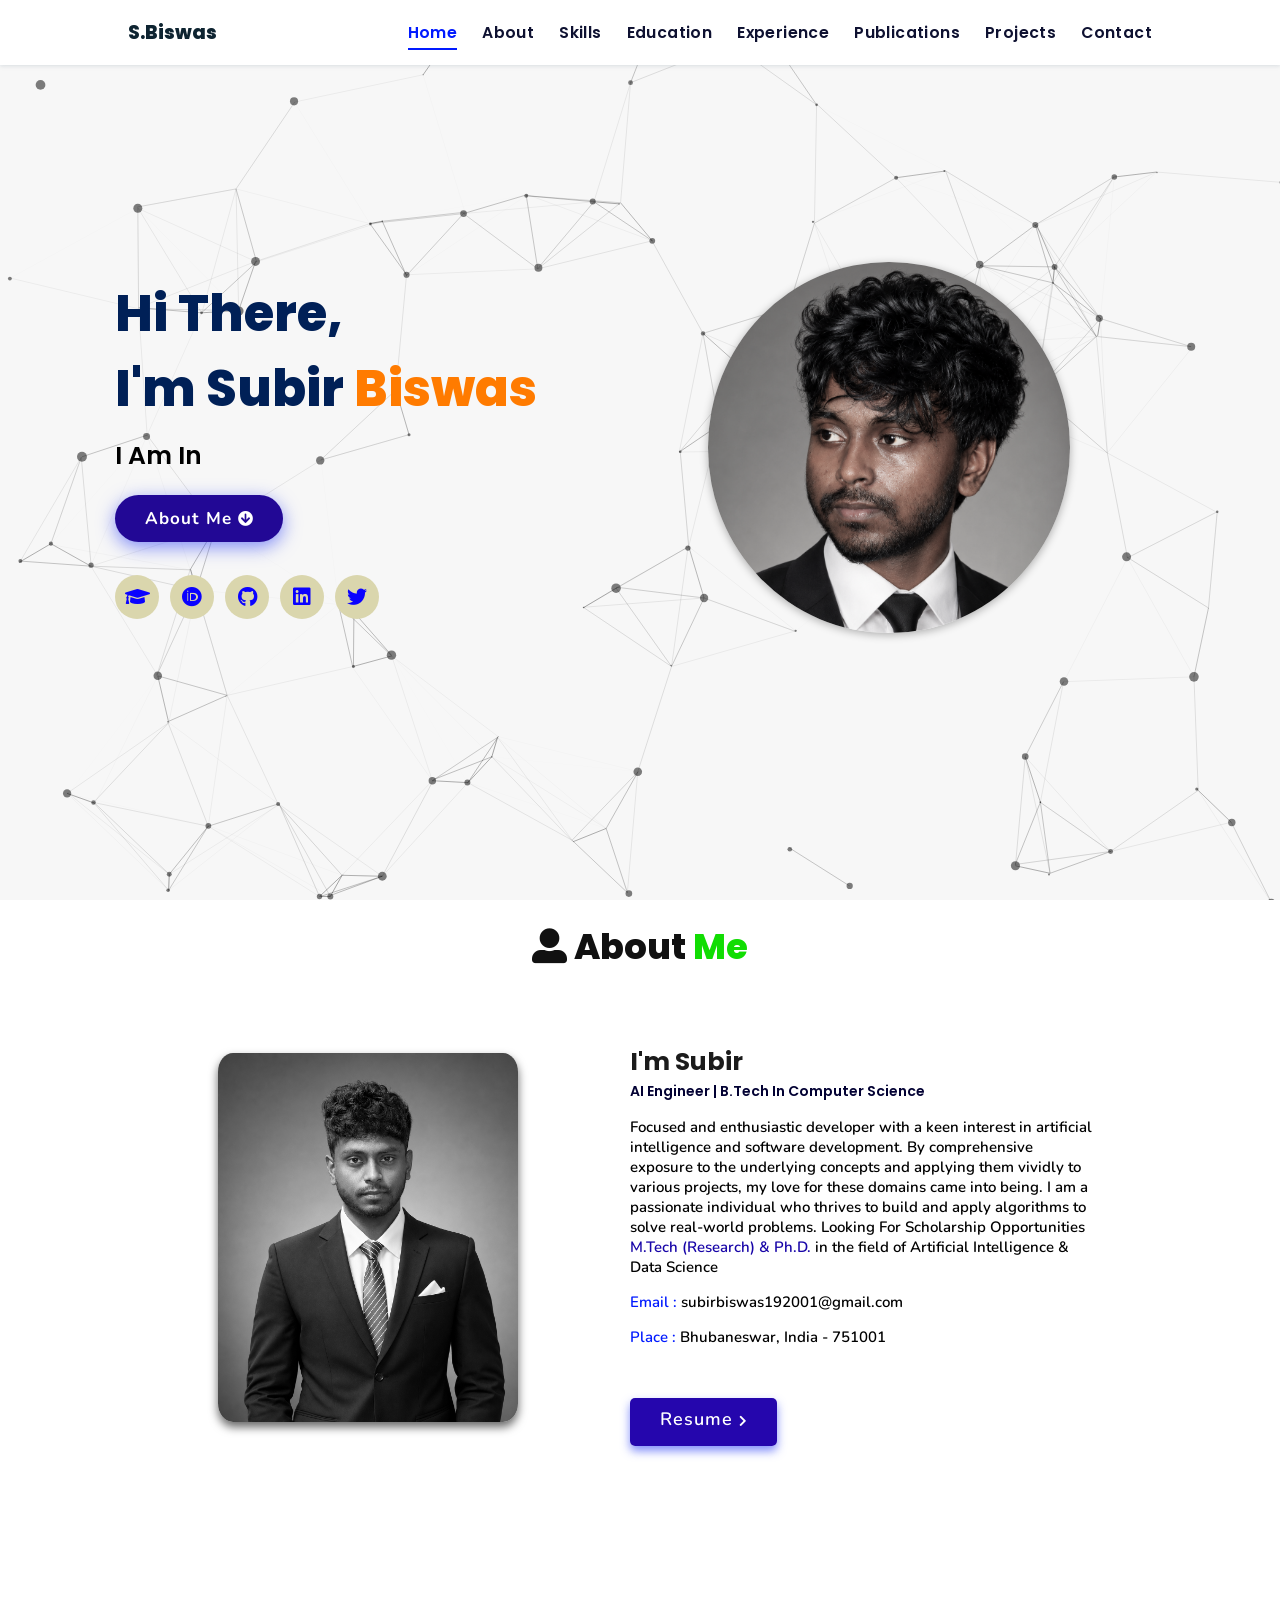
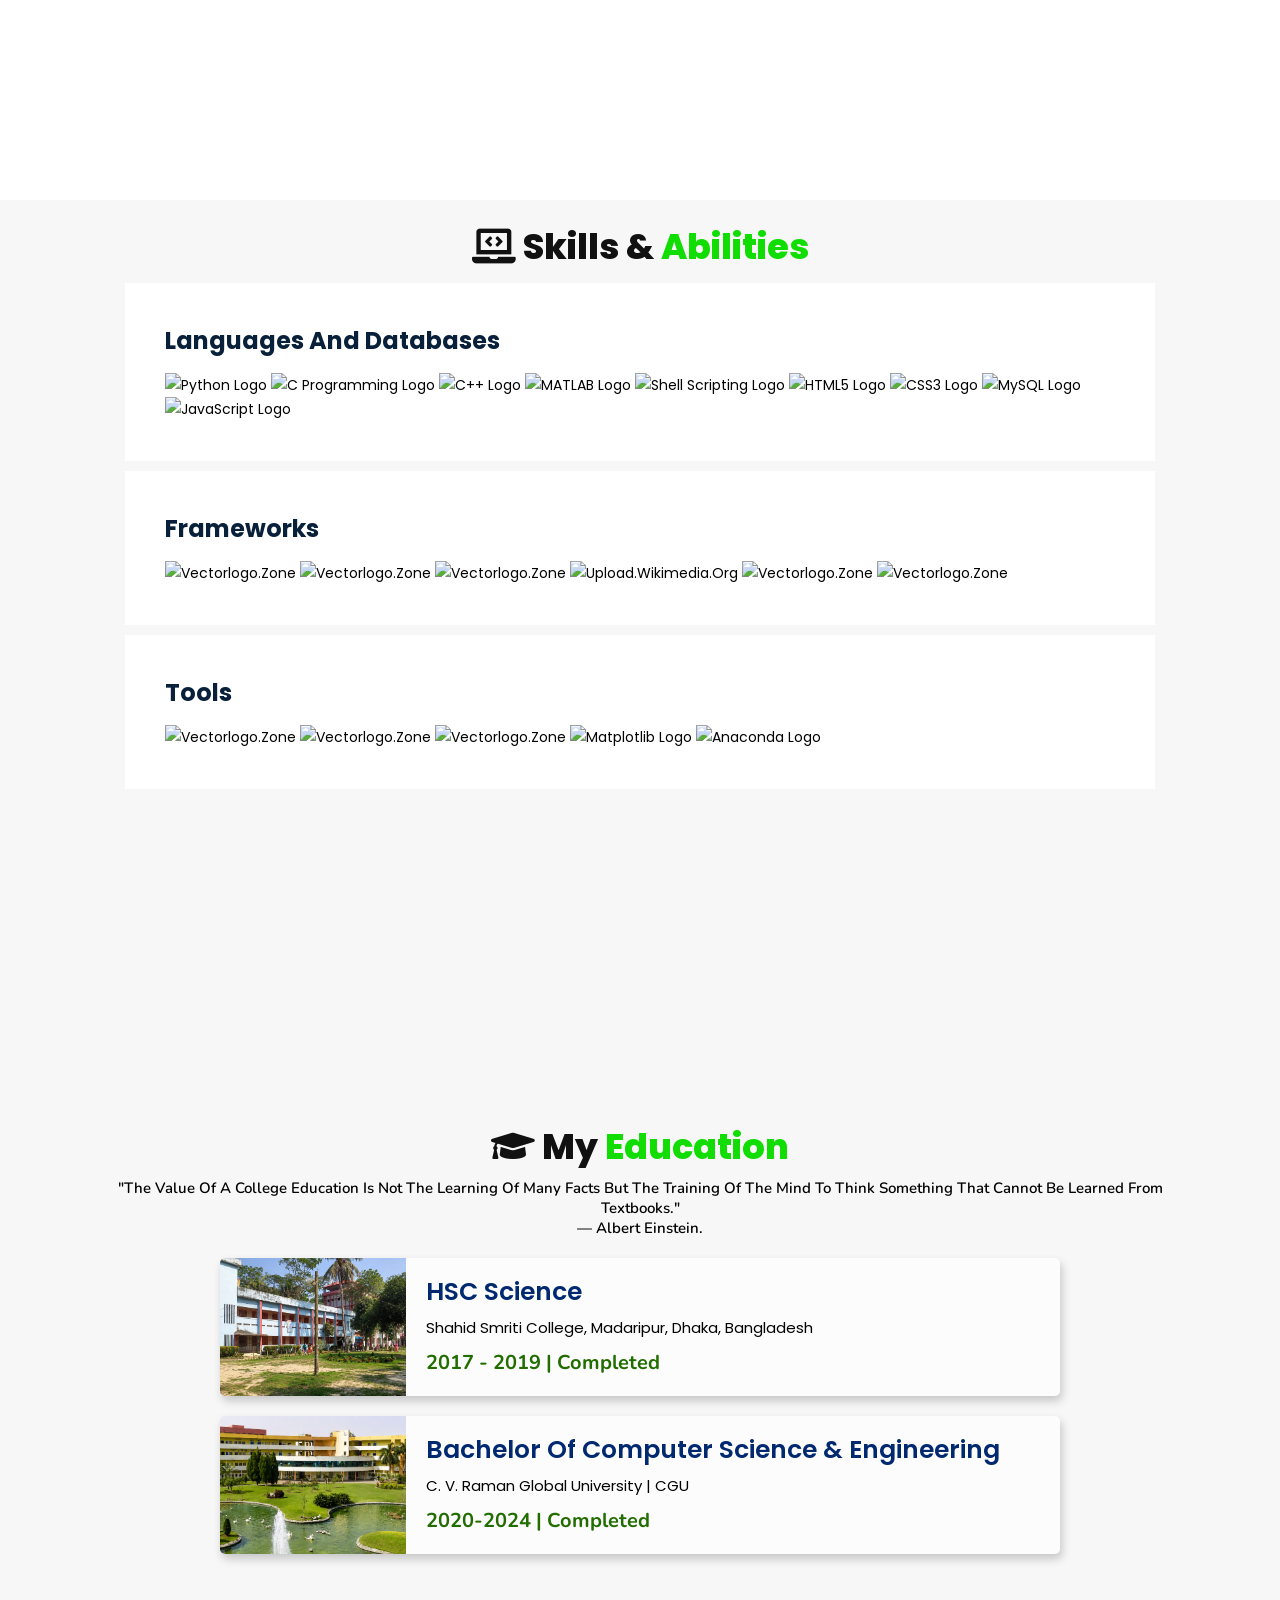
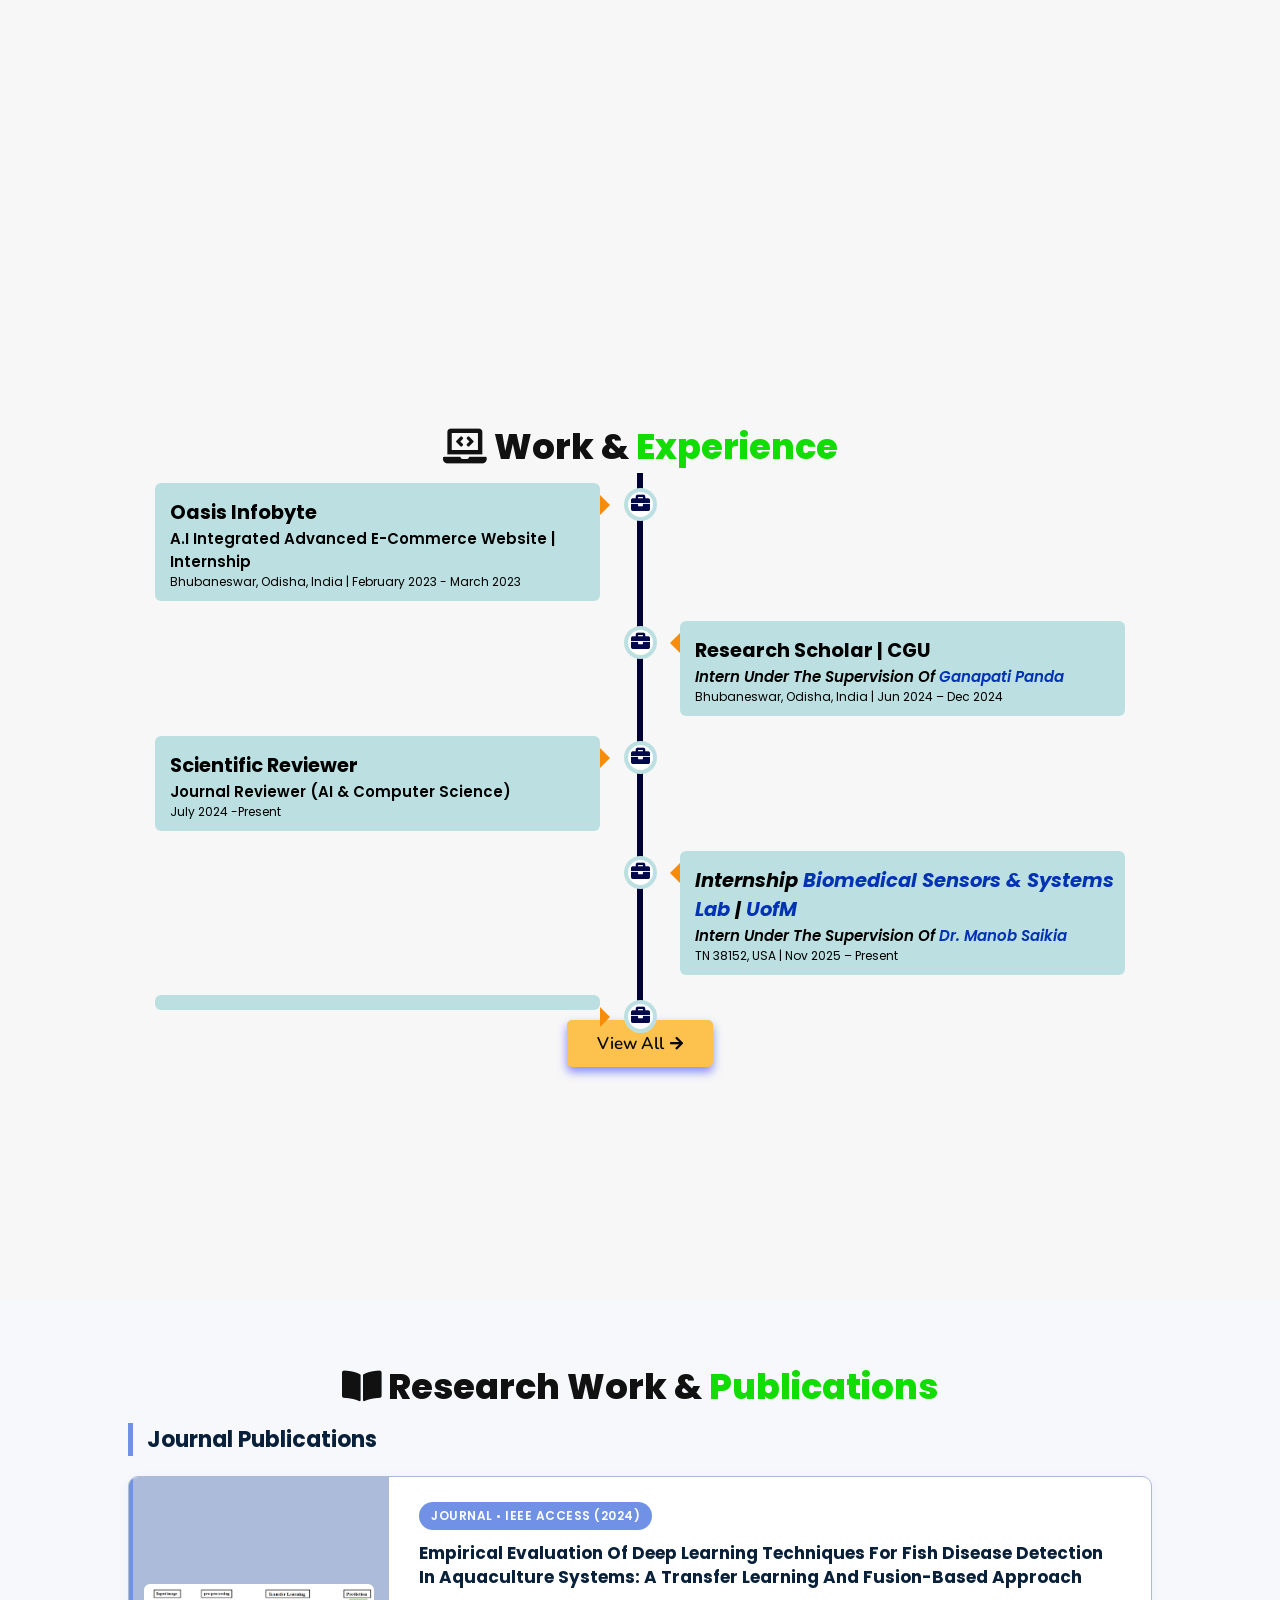
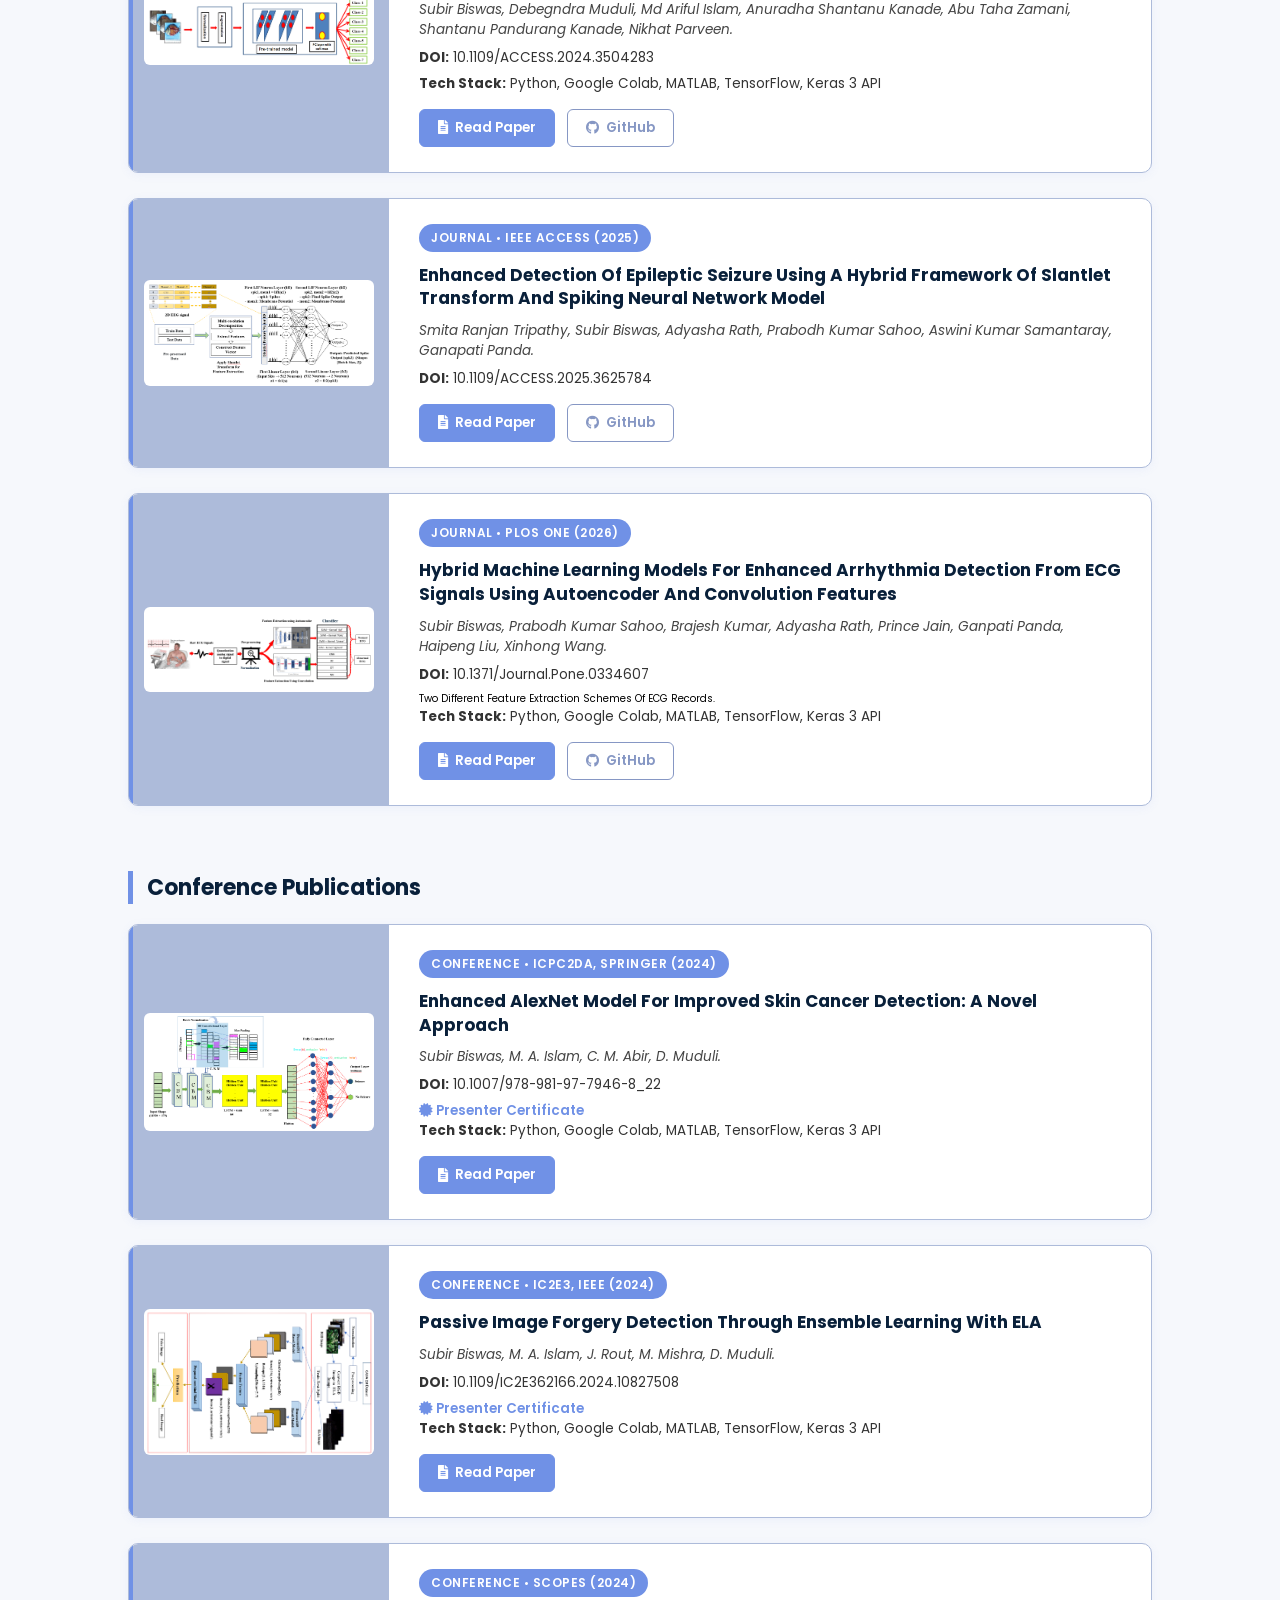
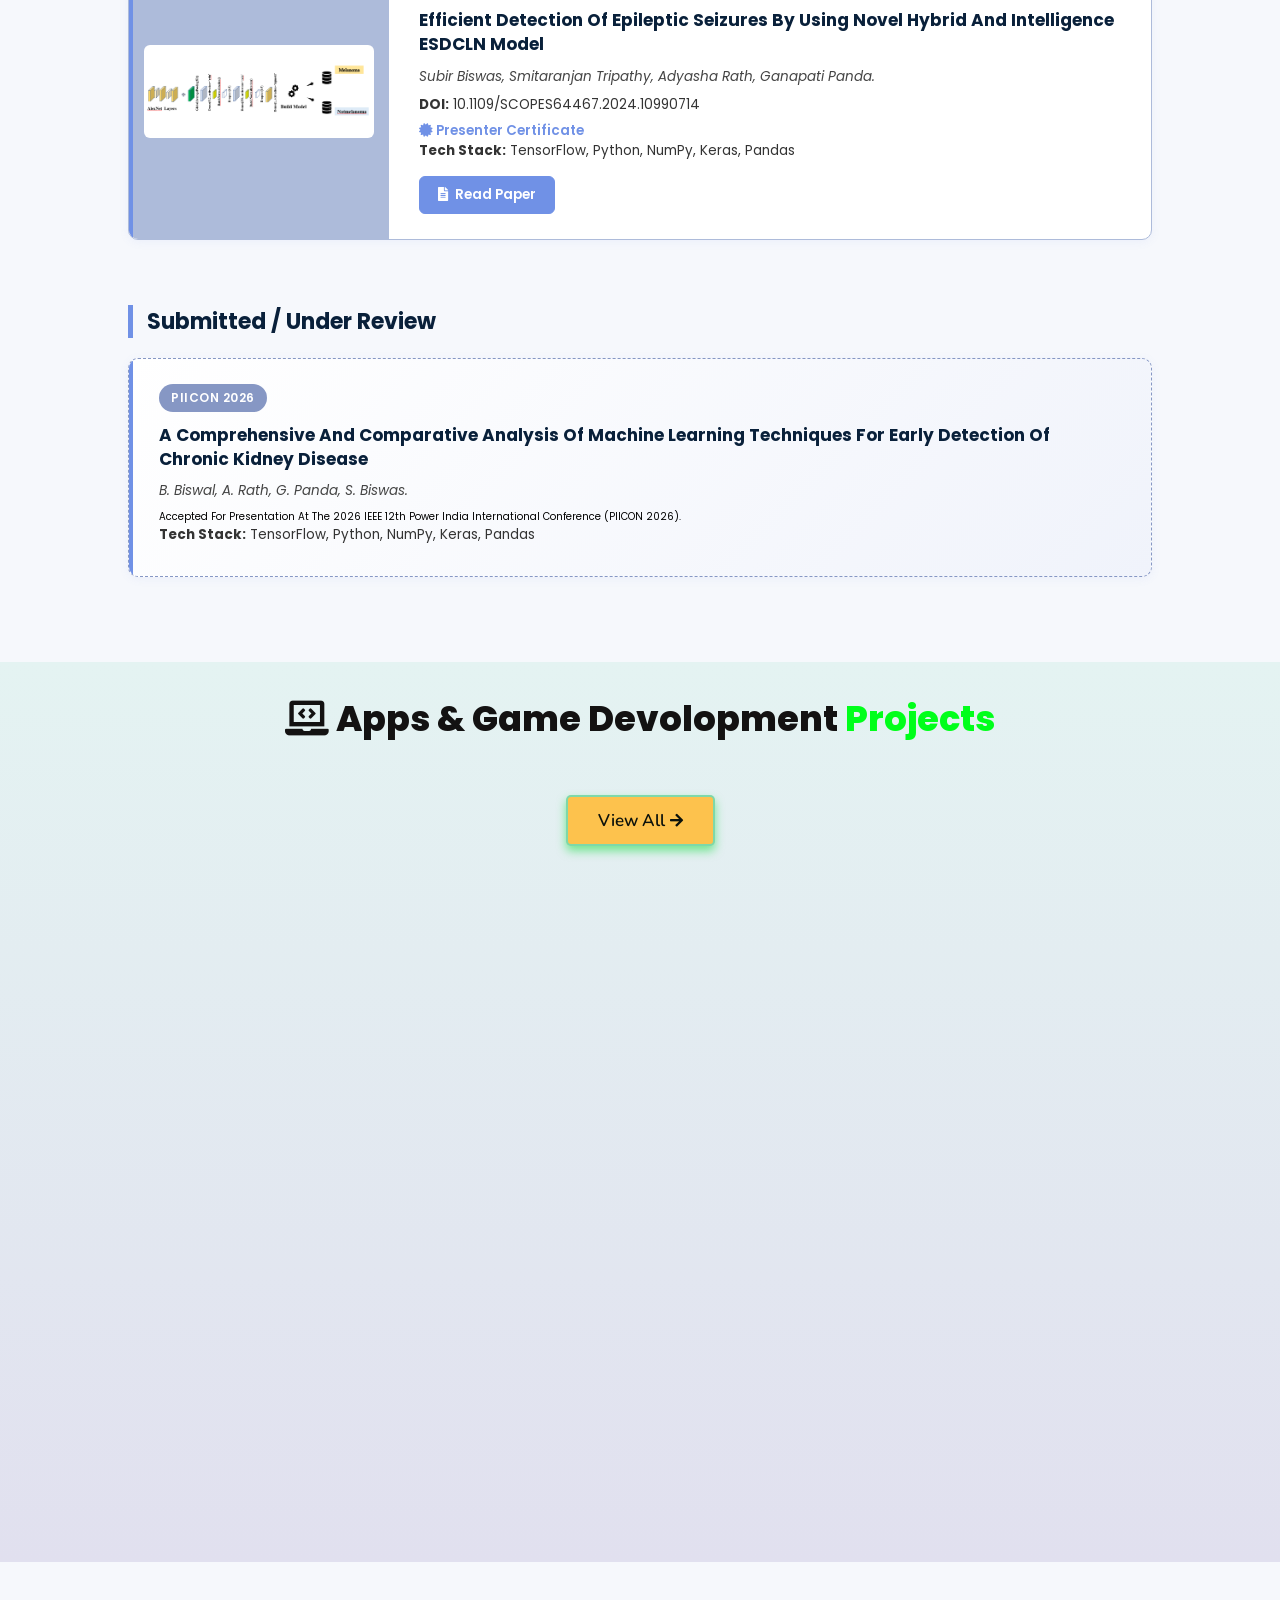
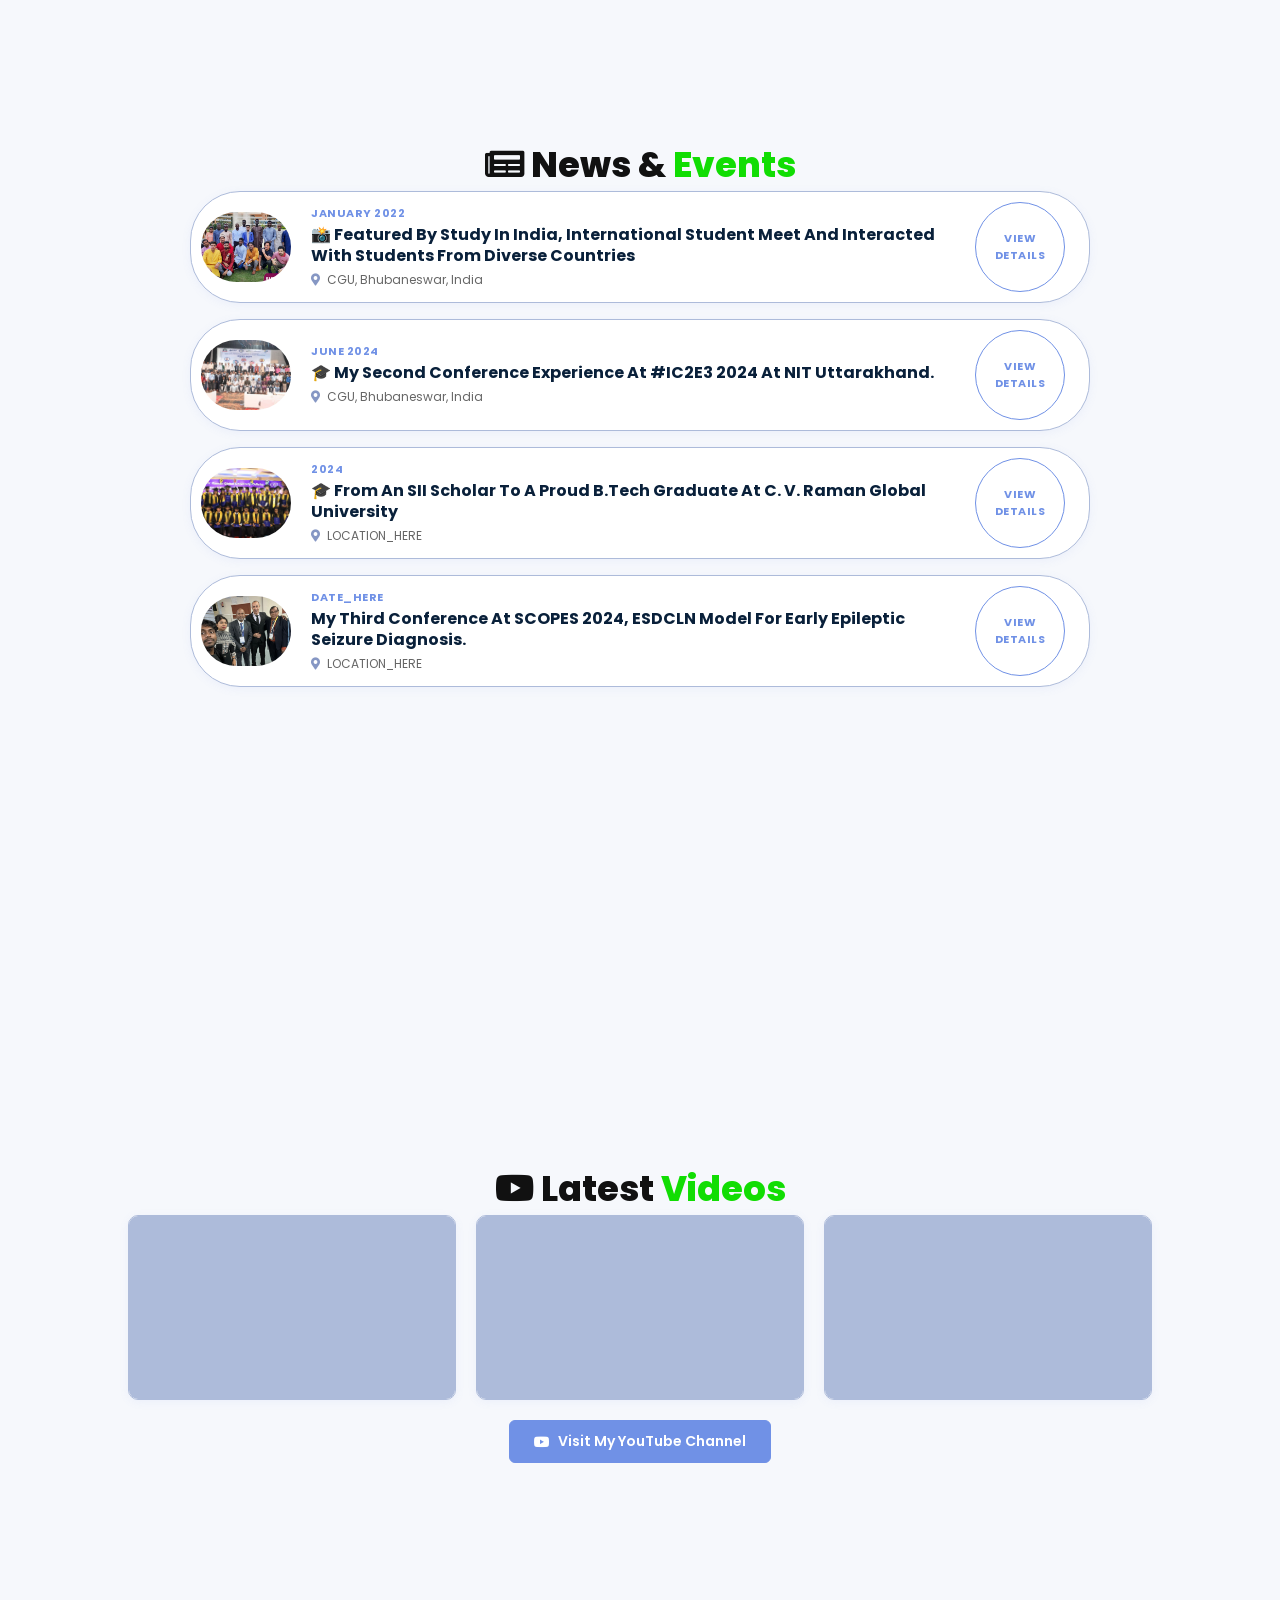
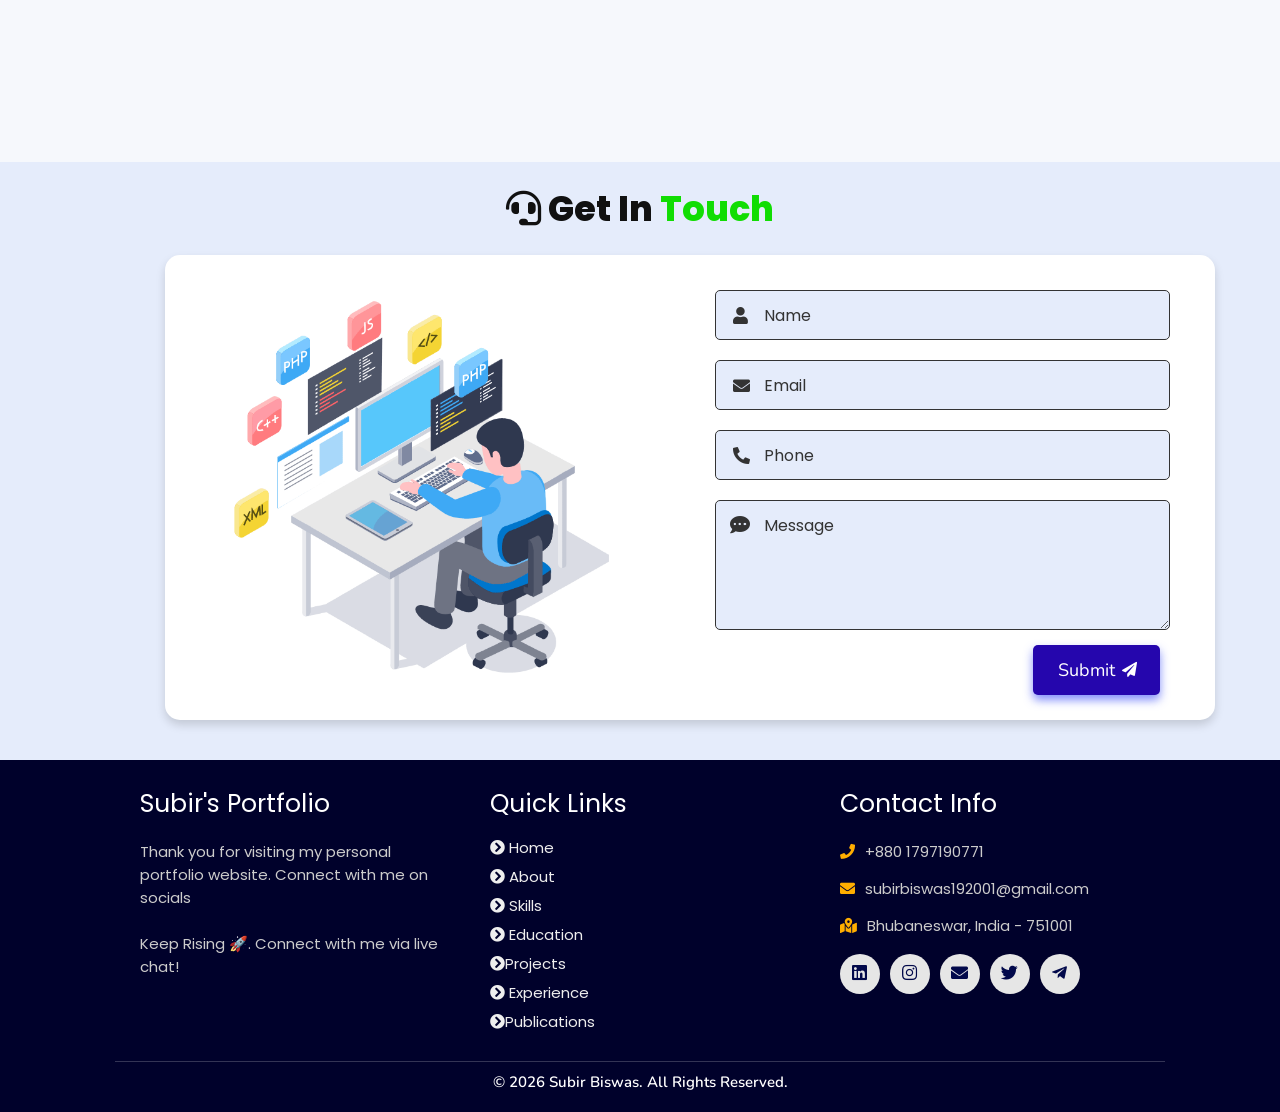
==== commit e3f7c081: "Update link for 'View All' button in index.html" ====
--- a/index.html
+++ b/index.html
@@ -268,7 +268,7 @@
   </div>
 
   <div class="morebtn">
-    <a href="/experience/" class="btn"><span>View All</span>
+    <a href="/experience/index.html" class="btn"><span>View All</span>
       <i class="fas fa-arrow-right"></i>
   </a>
   </div>
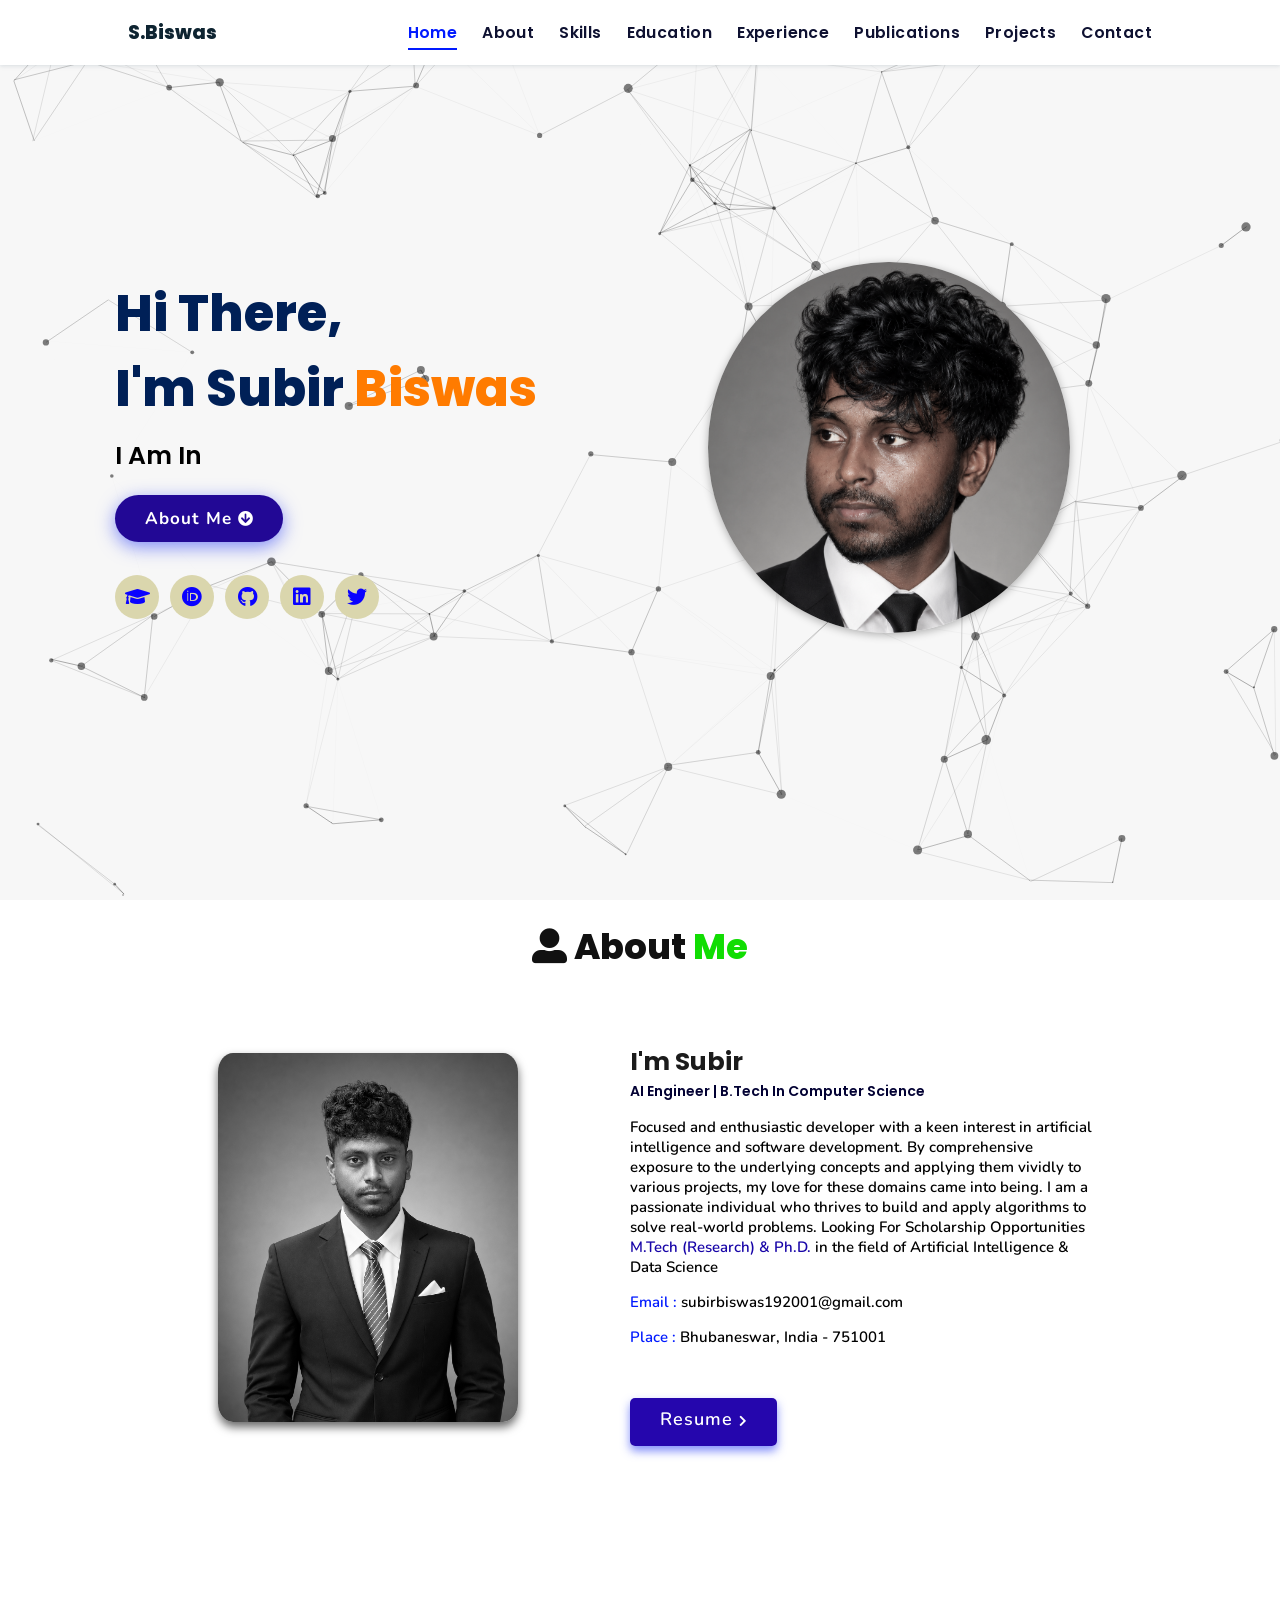
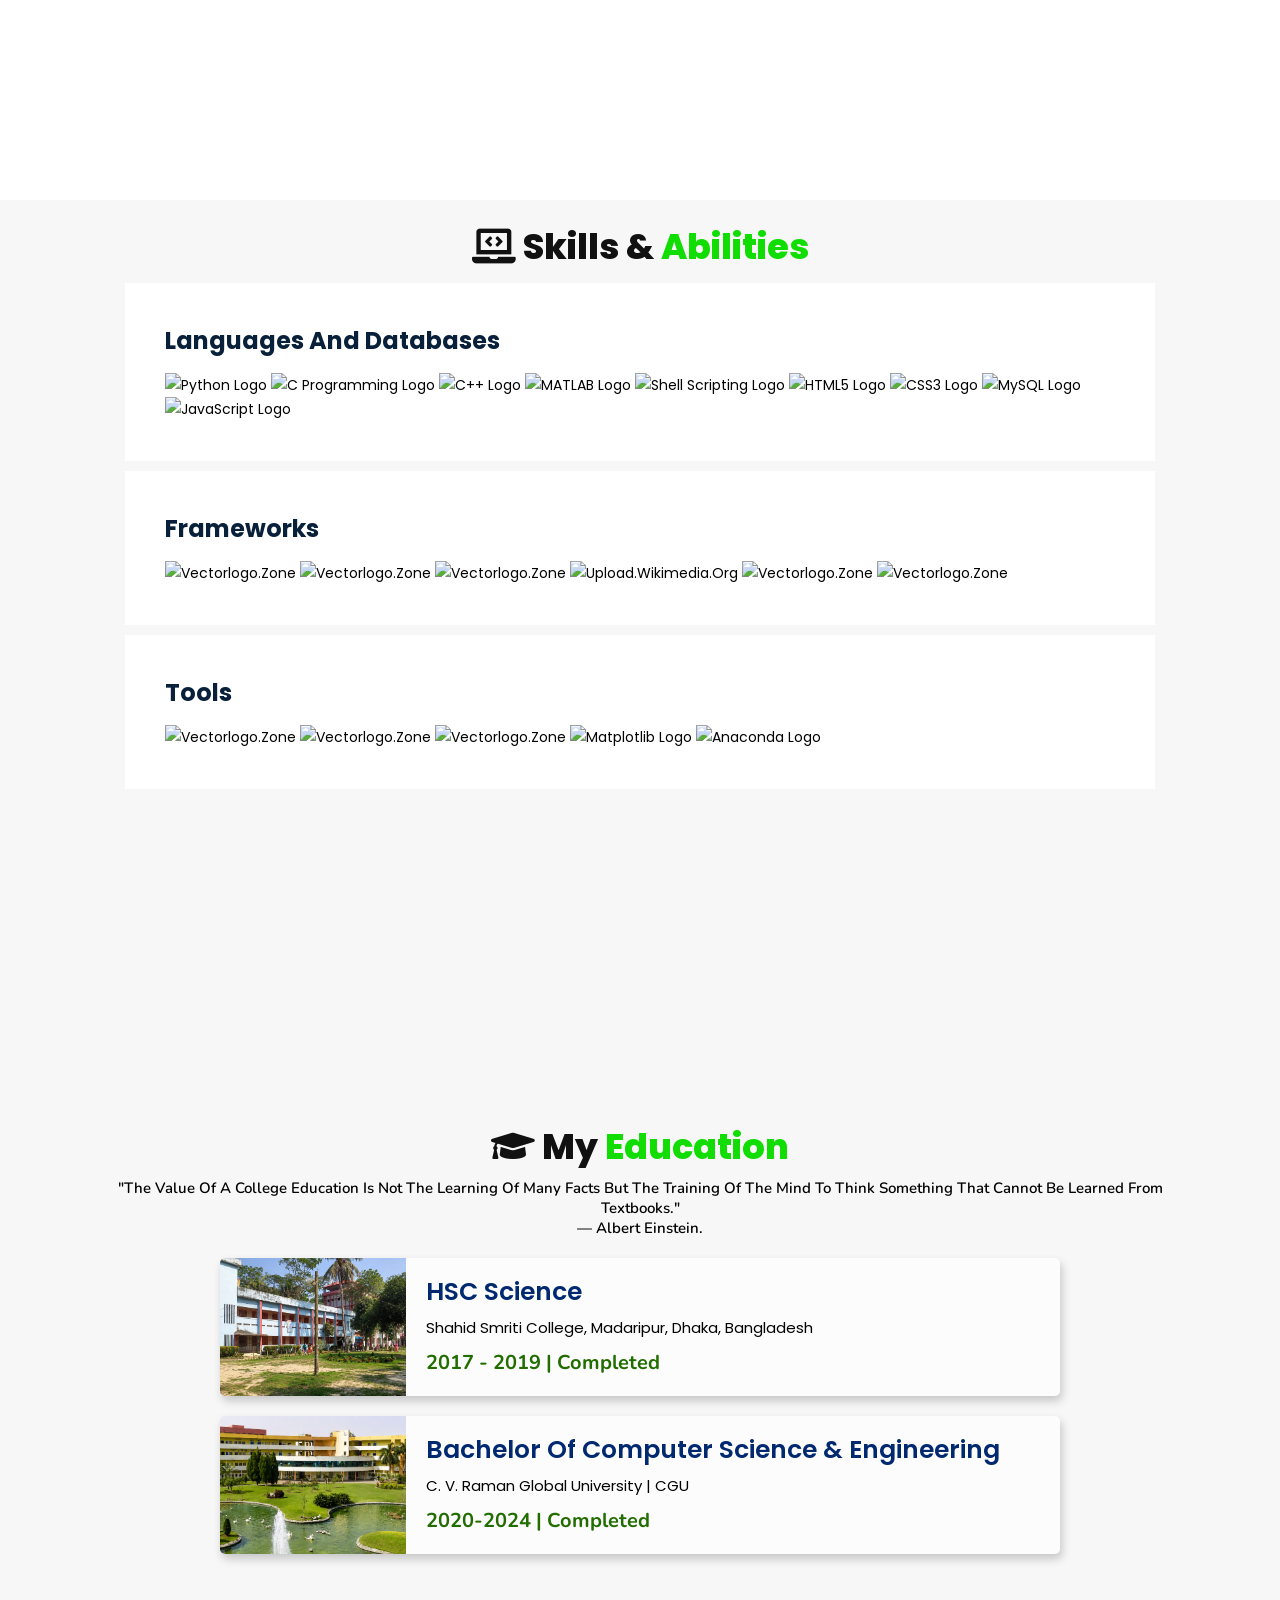
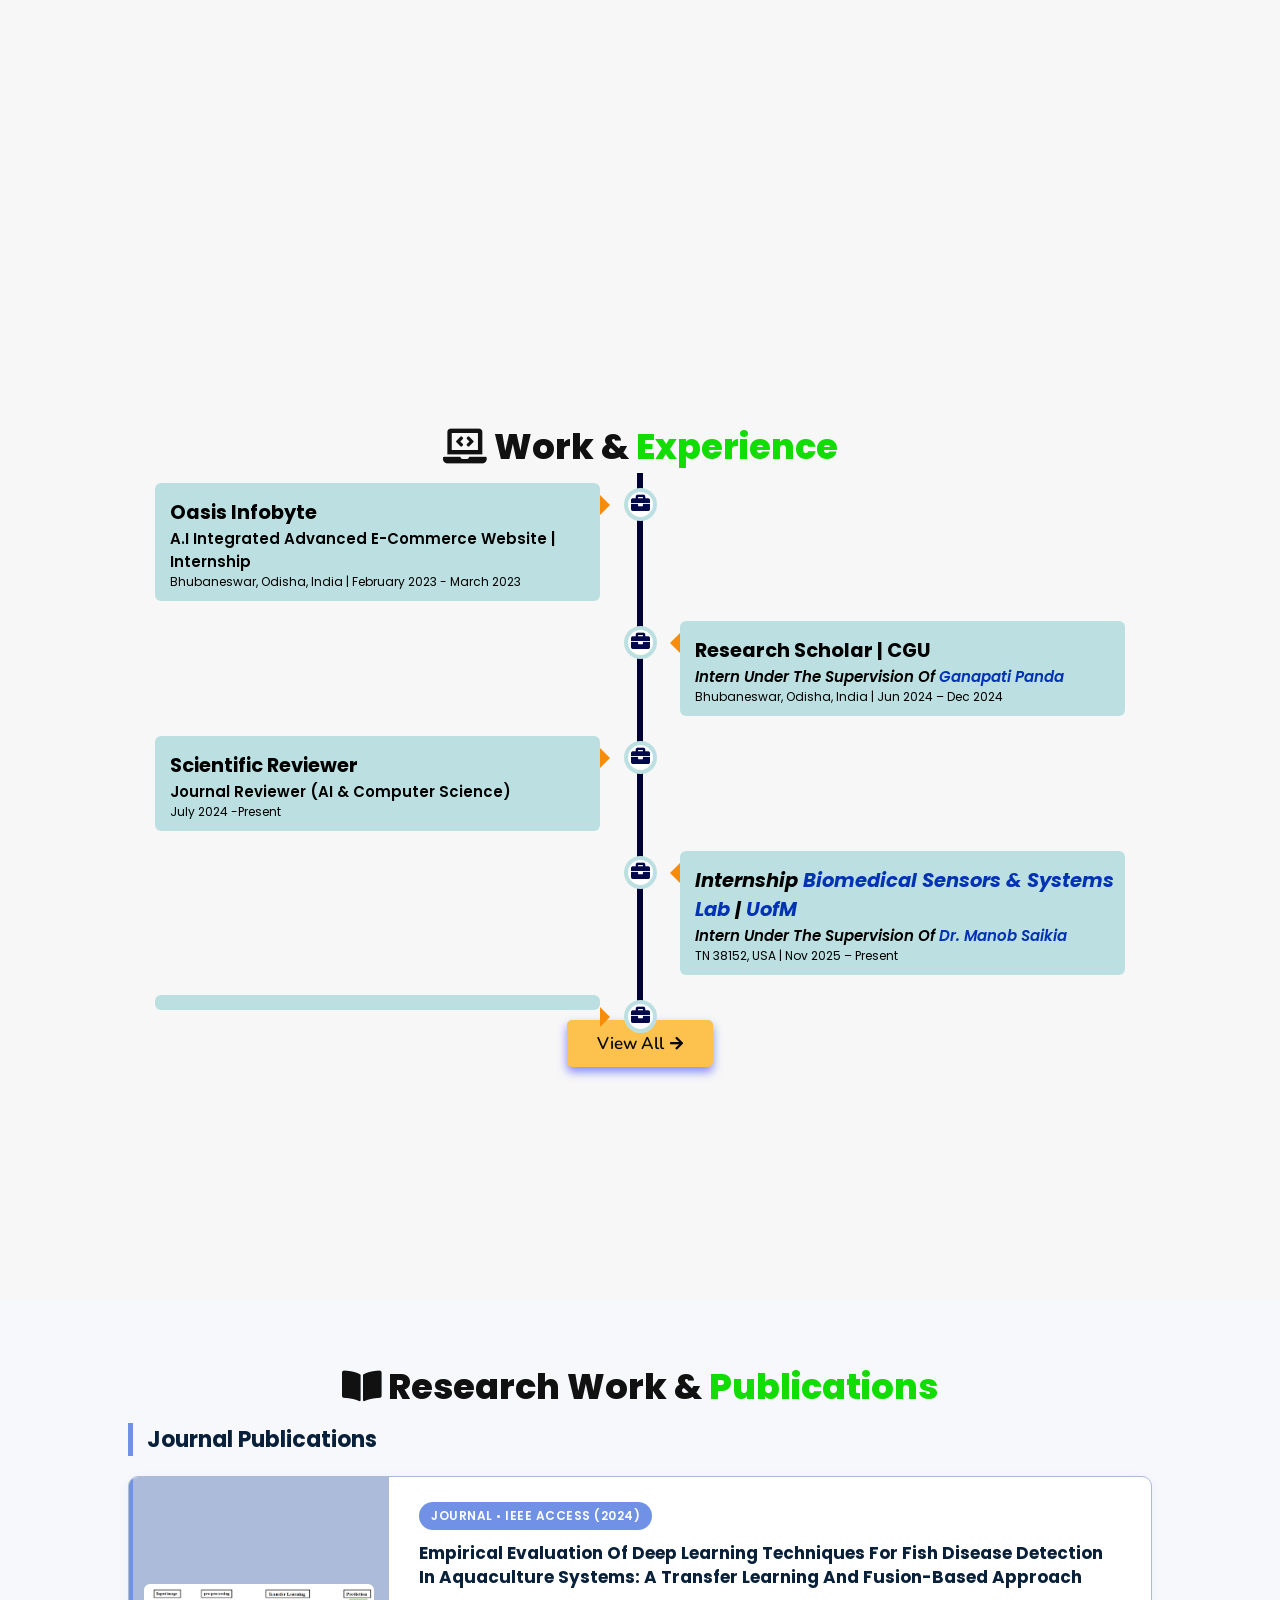
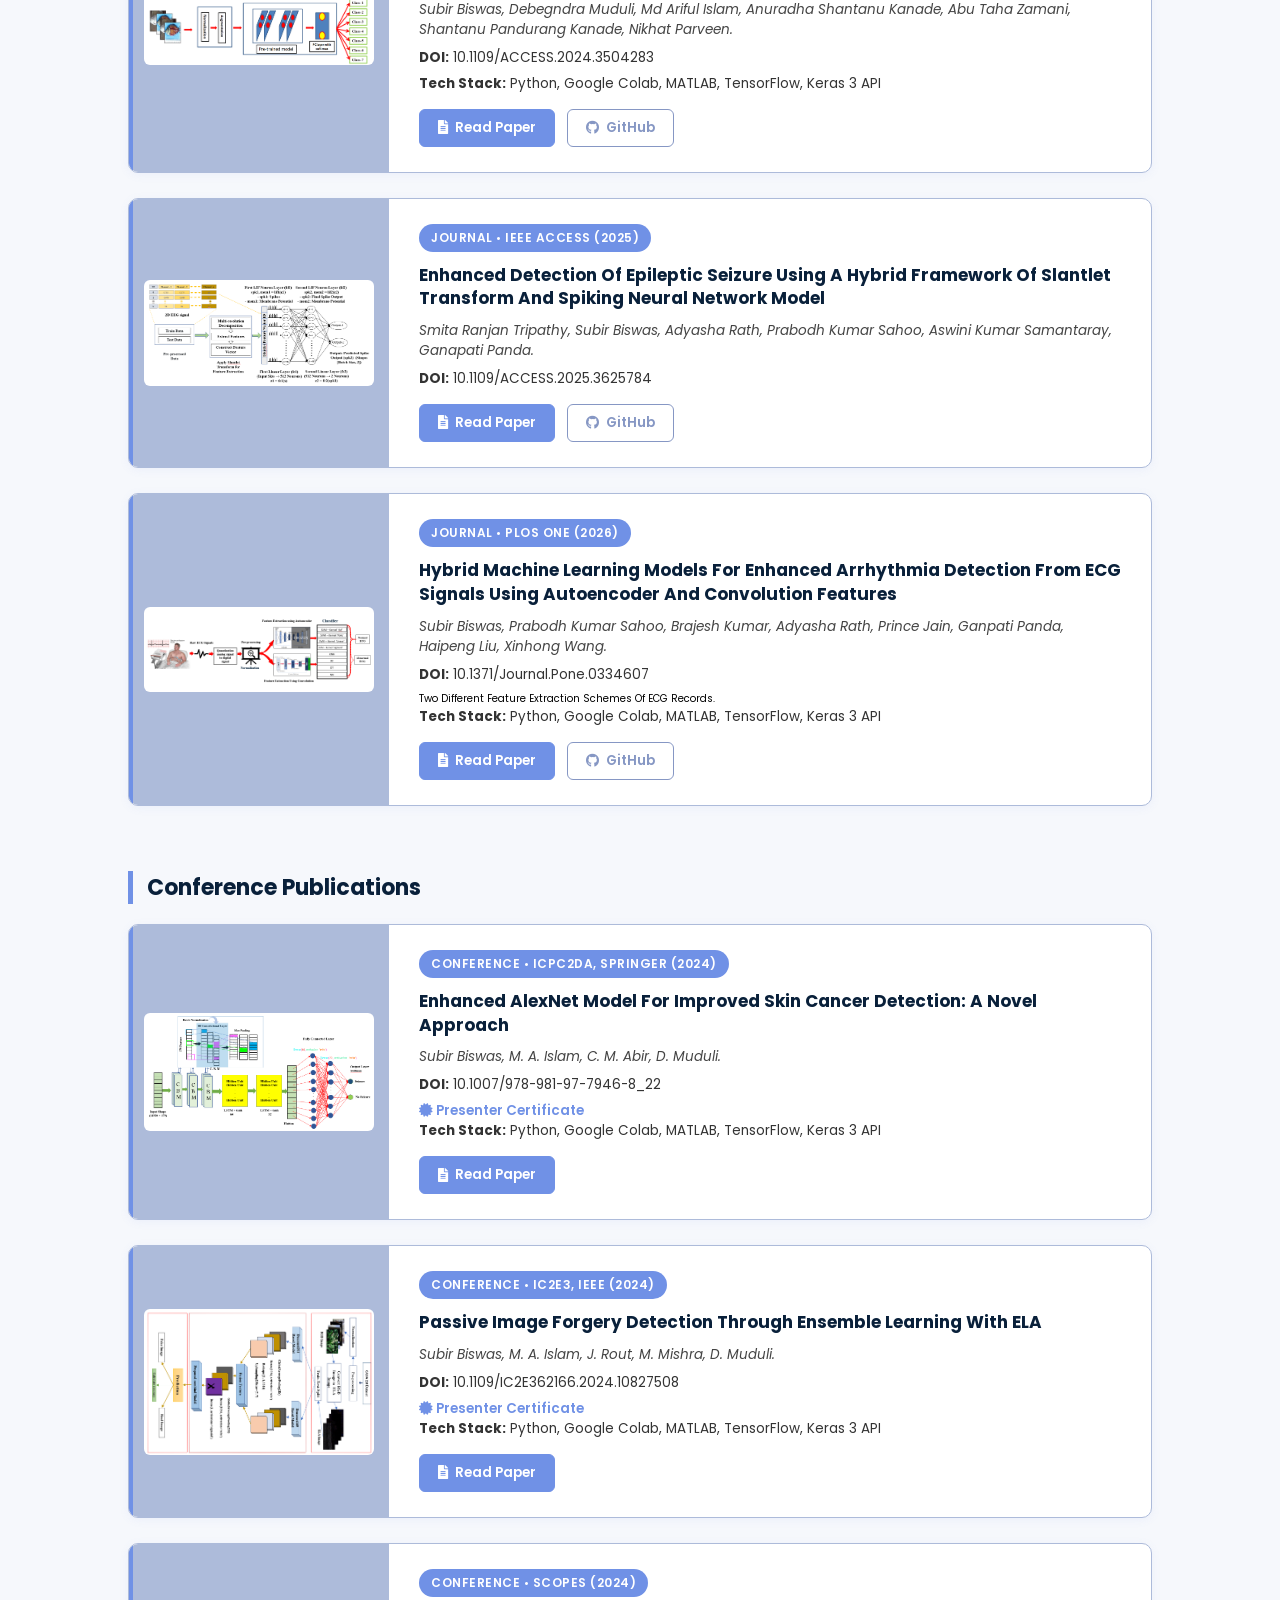
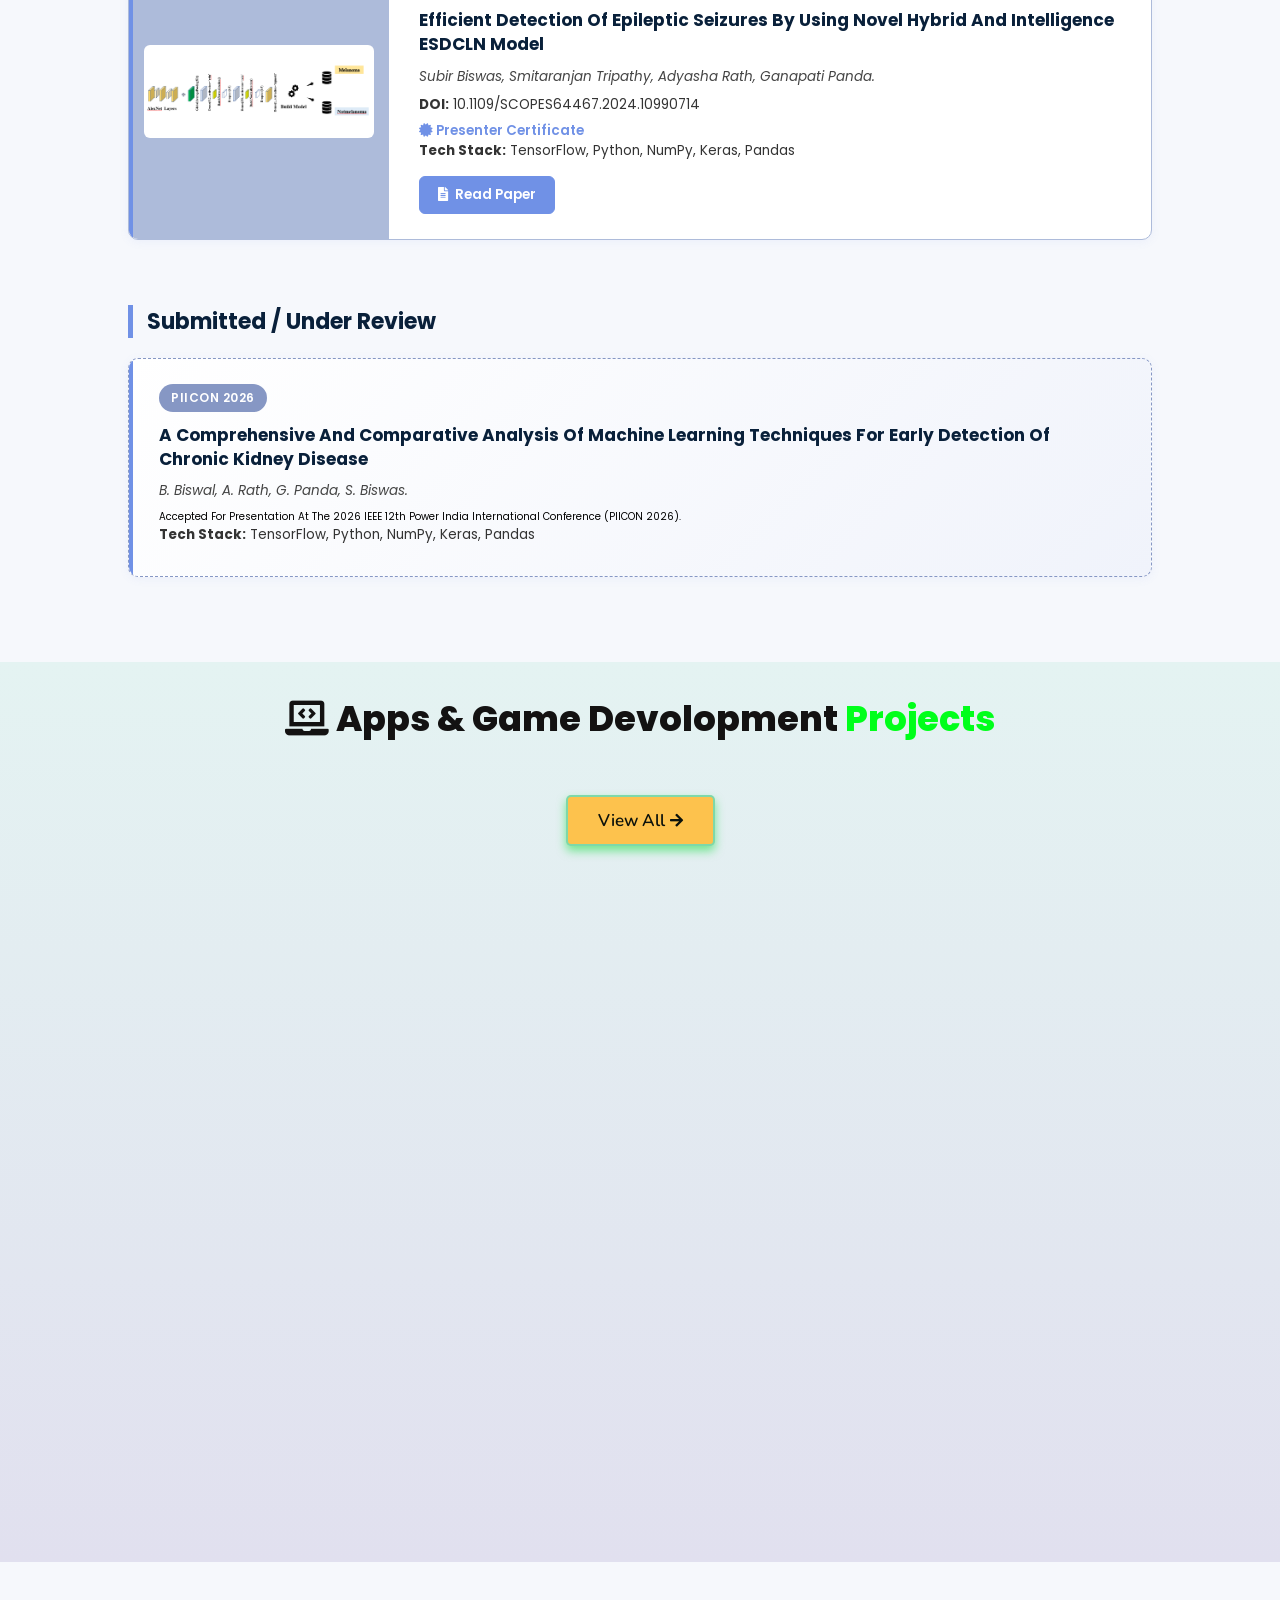
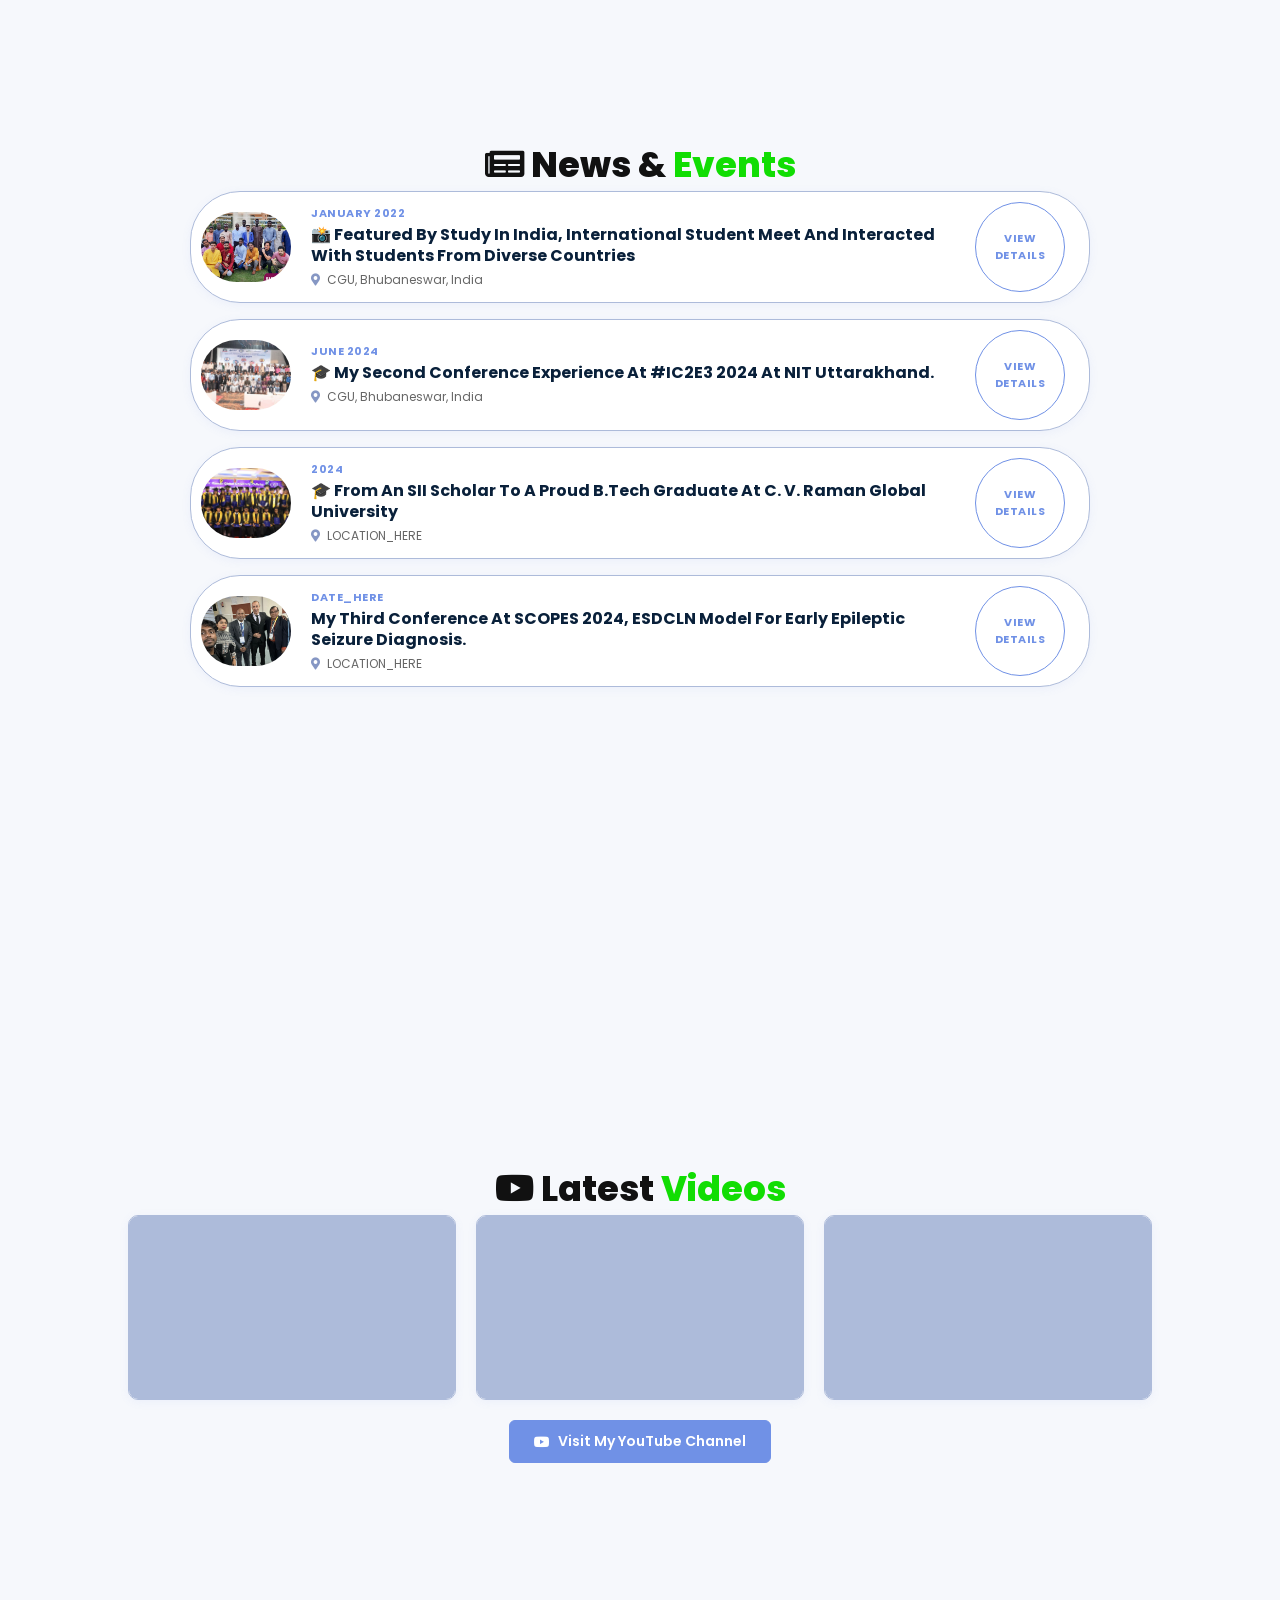
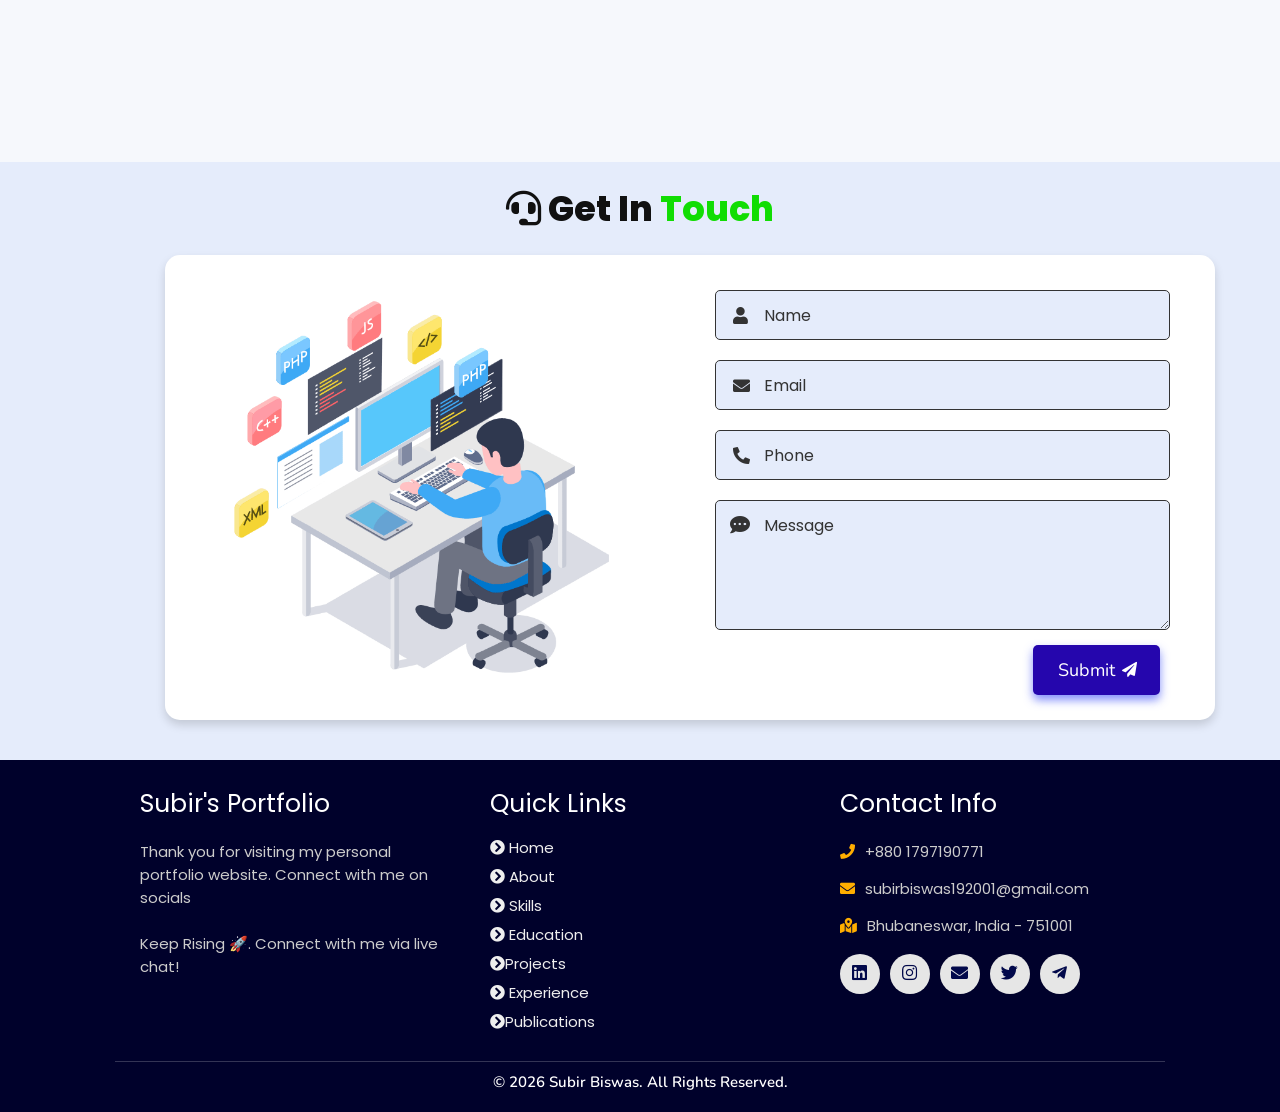
==== commit da2d505c: "Fix link path for experience page in index.html" ====
--- a/index.html
+++ b/index.html
@@ -268,7 +268,7 @@
   </div>
 
   <div class="morebtn">
-    <a href="/experience/index.html" class="btn"><span>View All</span>
+    <a href="experience/index.html" class="btn"><span>View All</span>
       <i class="fas fa-arrow-right"></i>
   </a>
   </div>
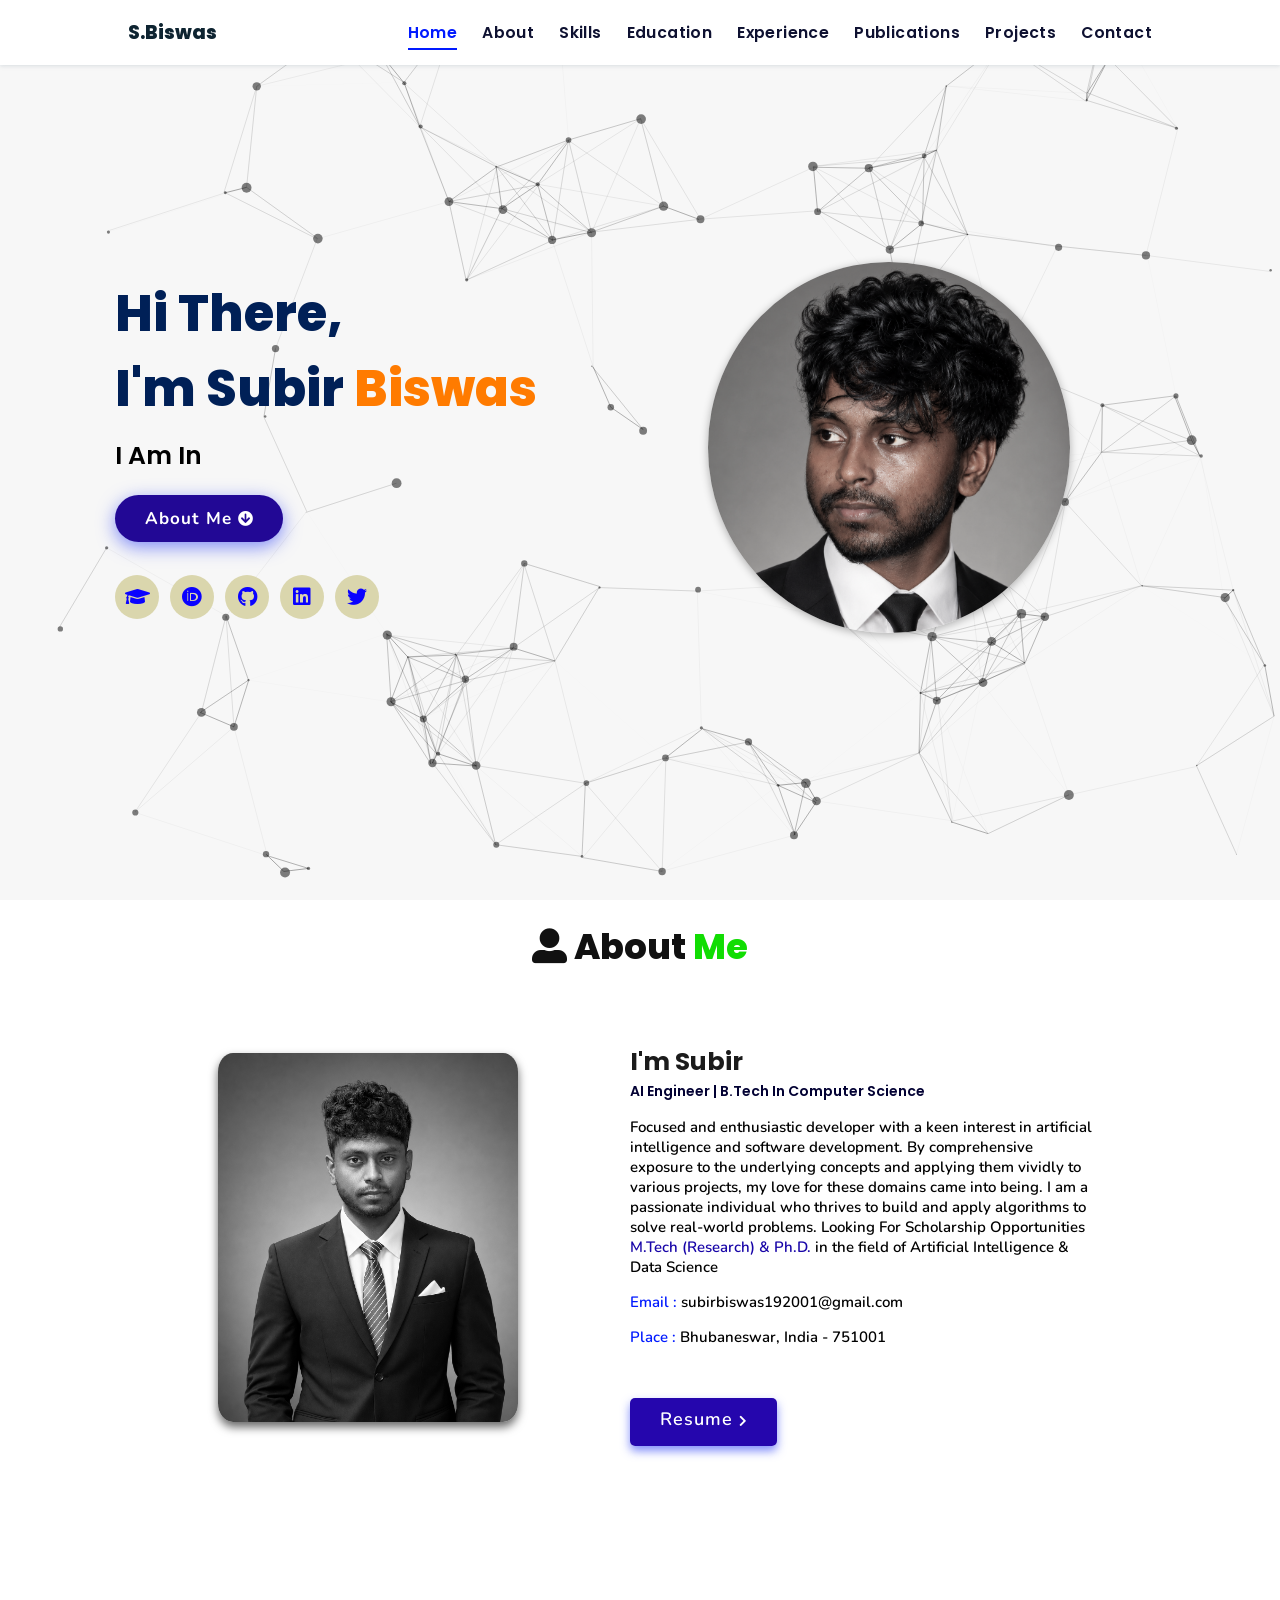
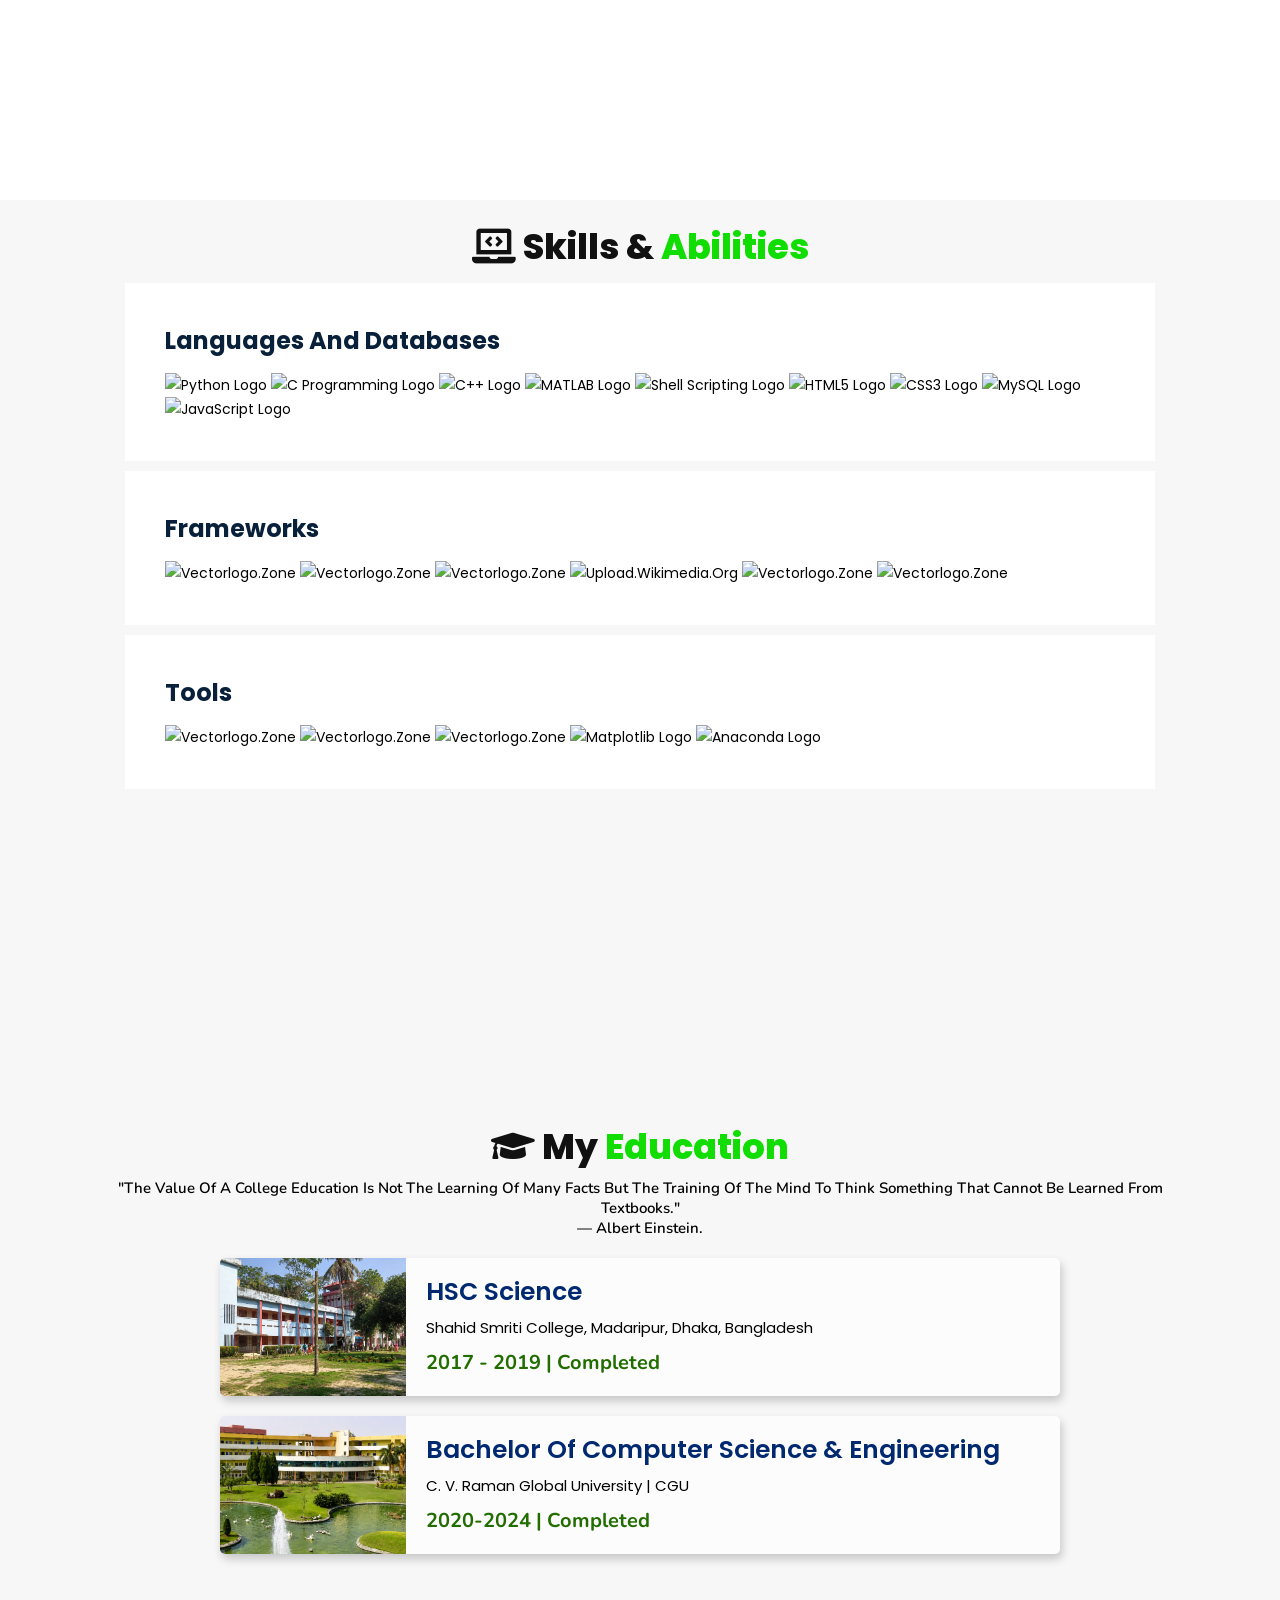
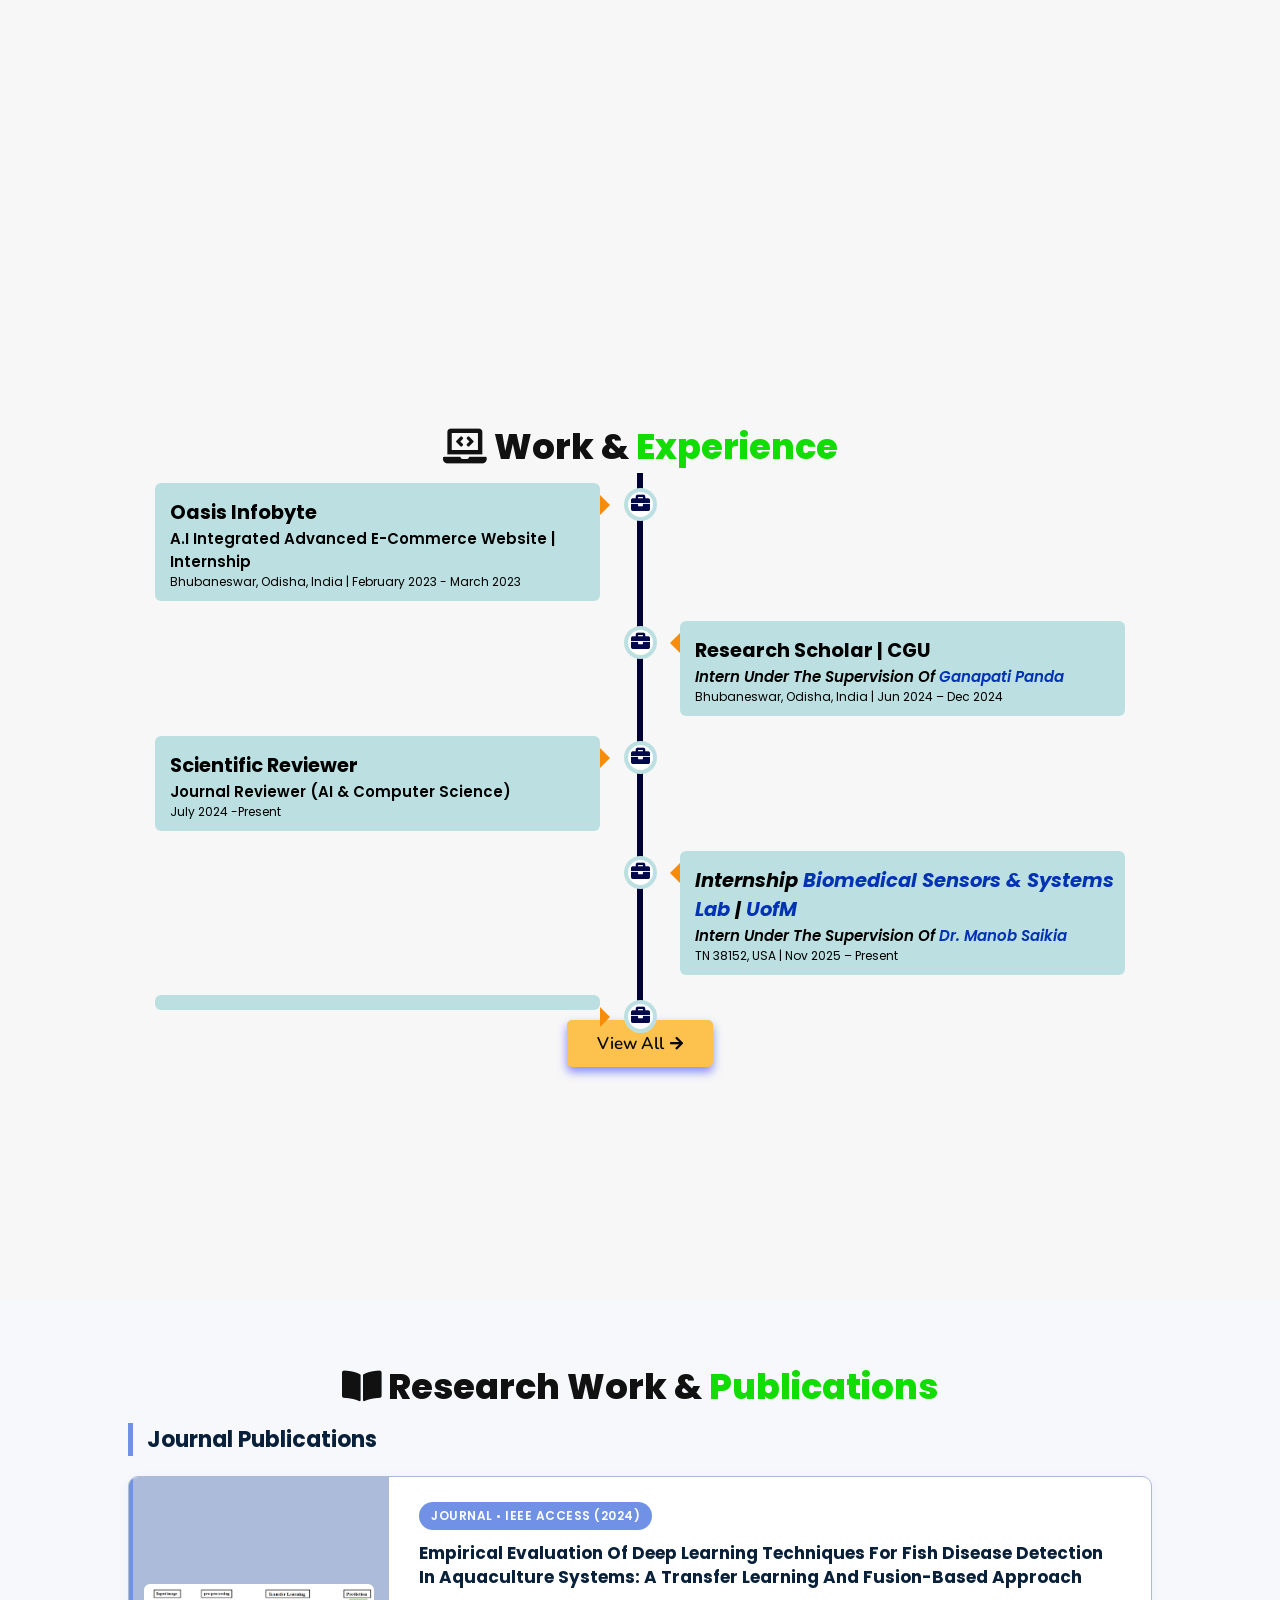
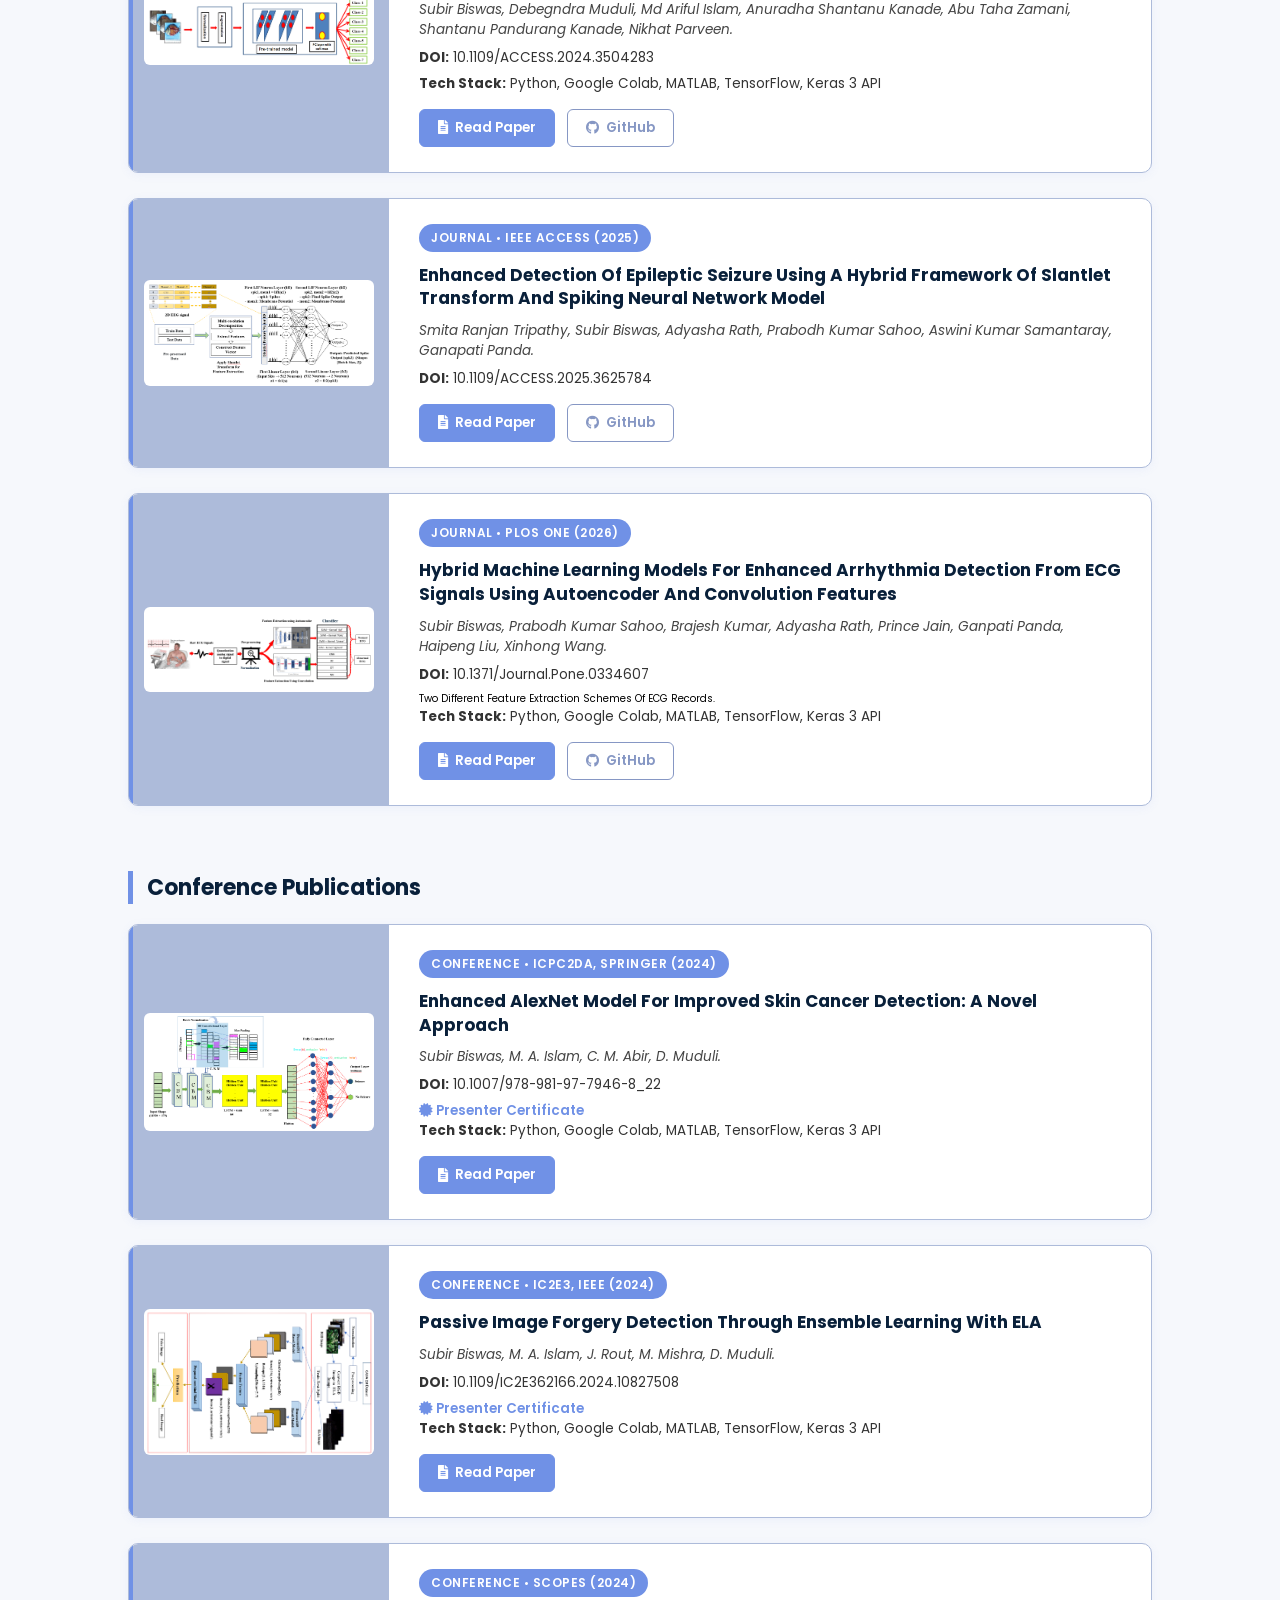
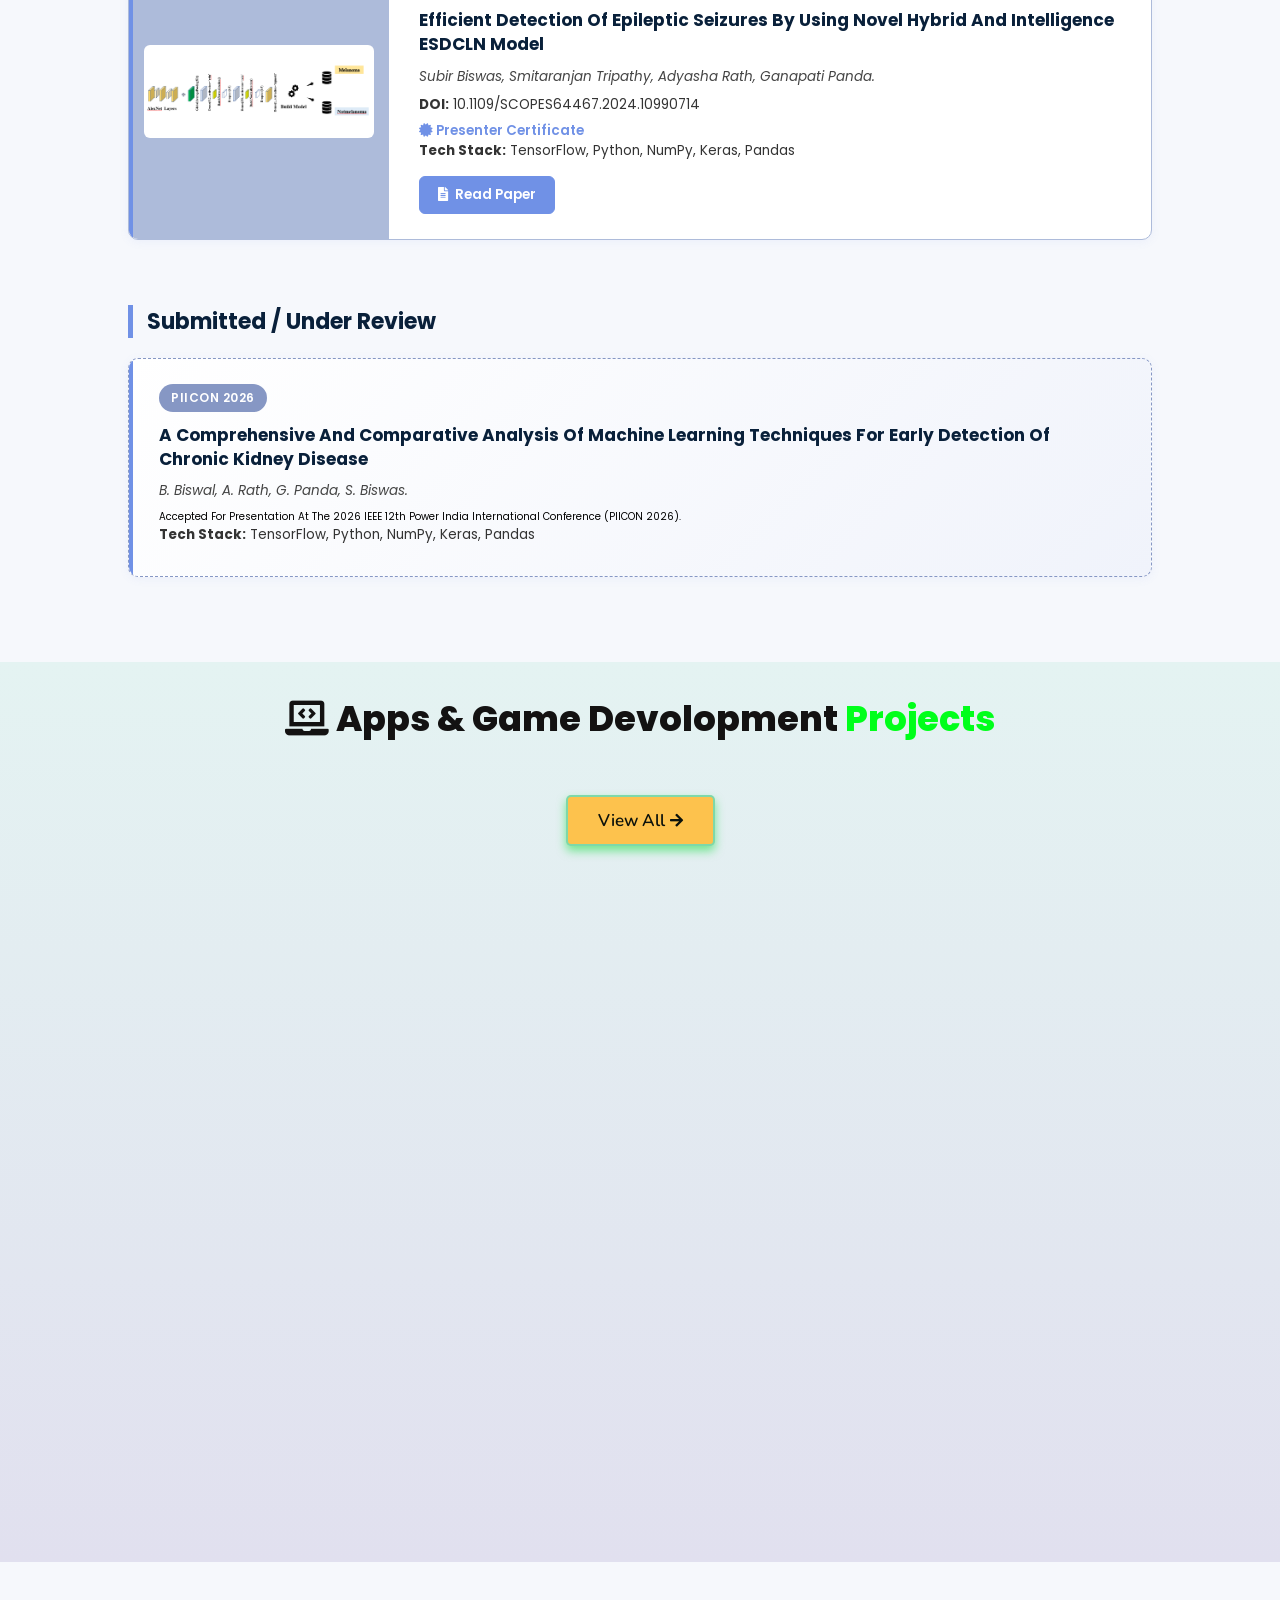
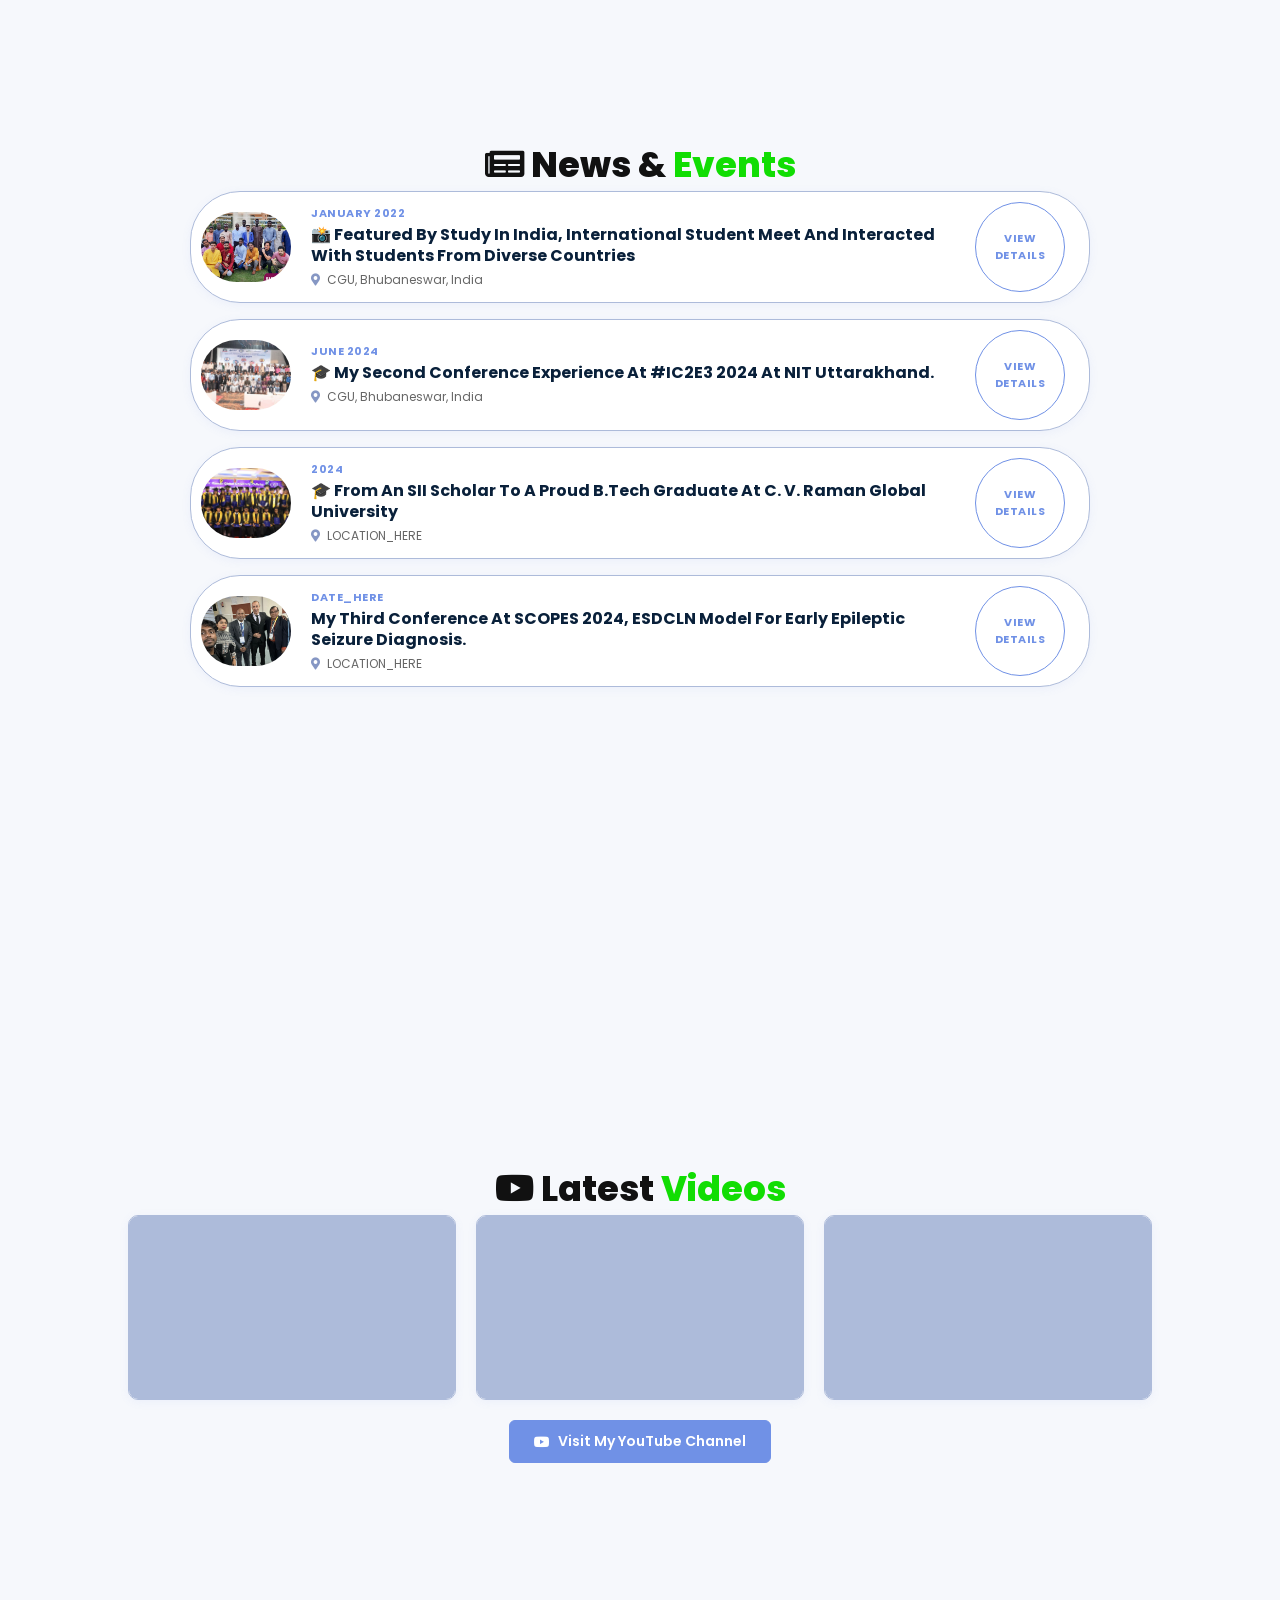
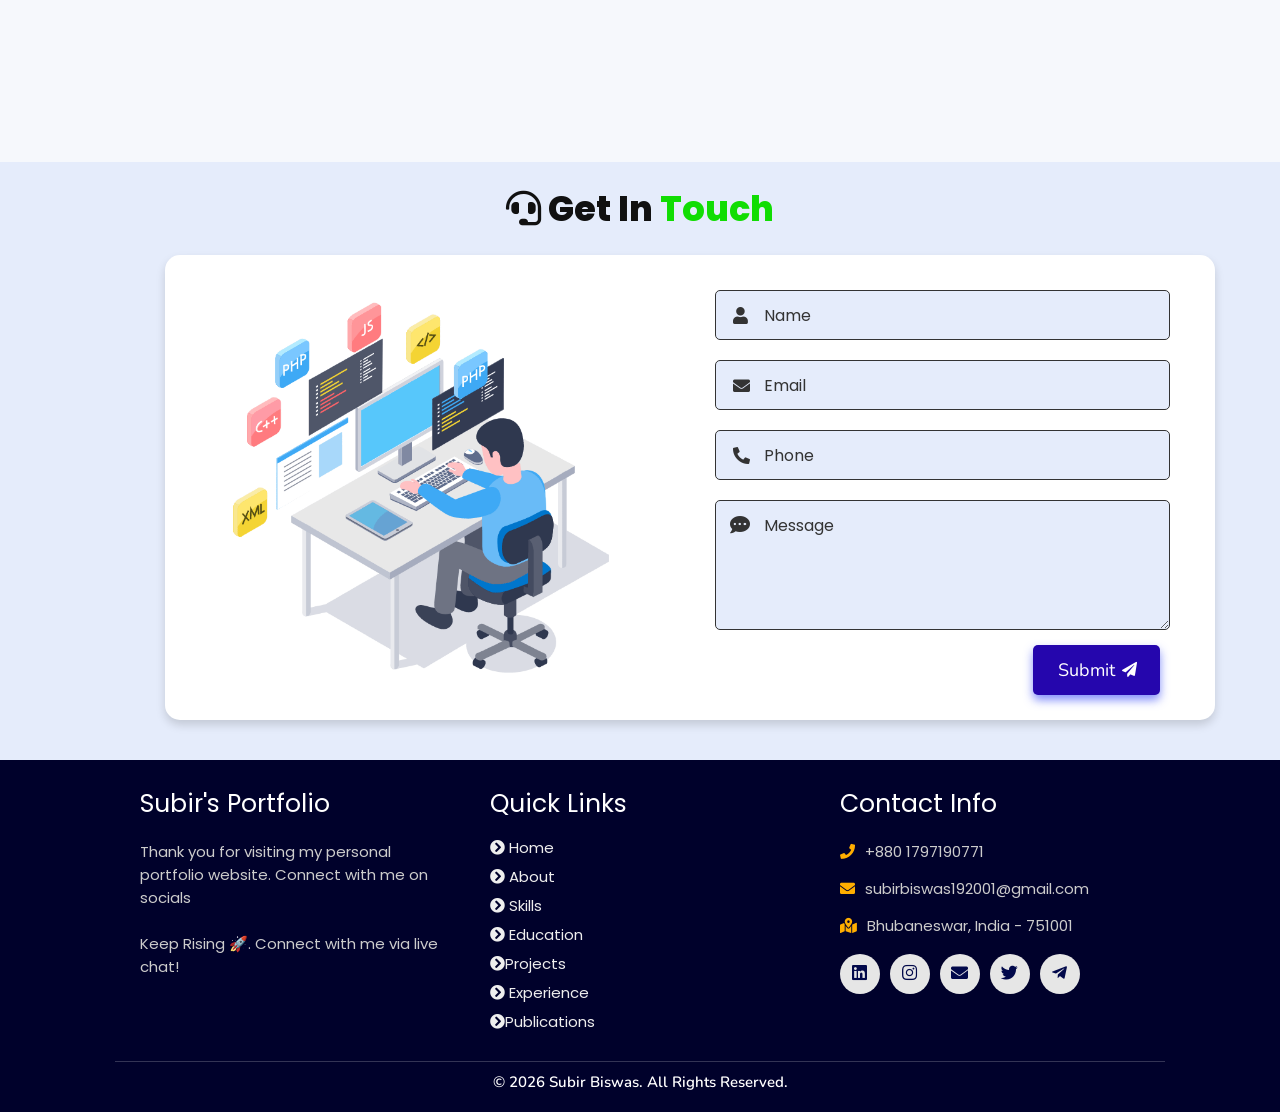
==== commit 13adacee: "Update link path for 'View All' button" ====
--- a/index.html
+++ b/index.html
@@ -268,7 +268,7 @@
   </div>
 
   <div class="morebtn">
-    <a href="experience/index.html" class="btn"><span>View All</span>
+    <a href="./experience/index.html" class="btn"><span>View All</span>
       <i class="fas fa-arrow-right"></i>
   </a>
   </div>
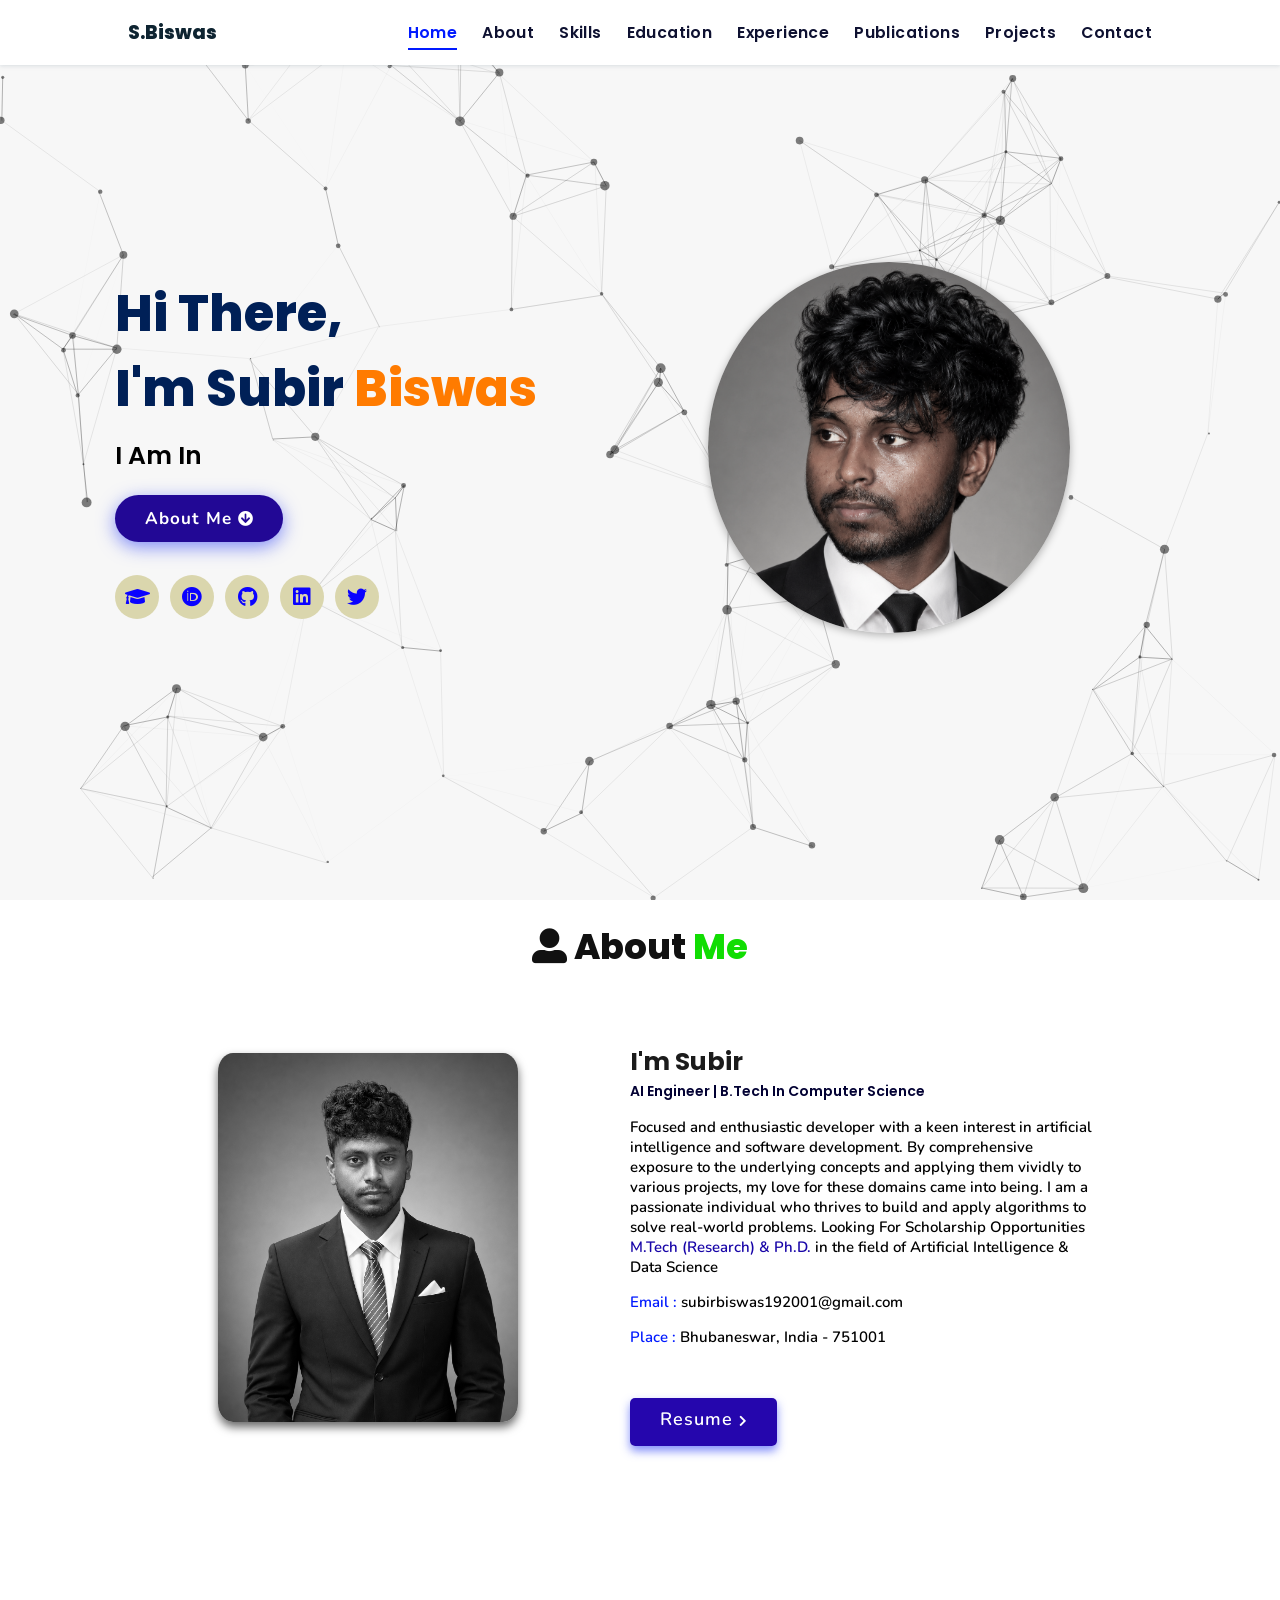
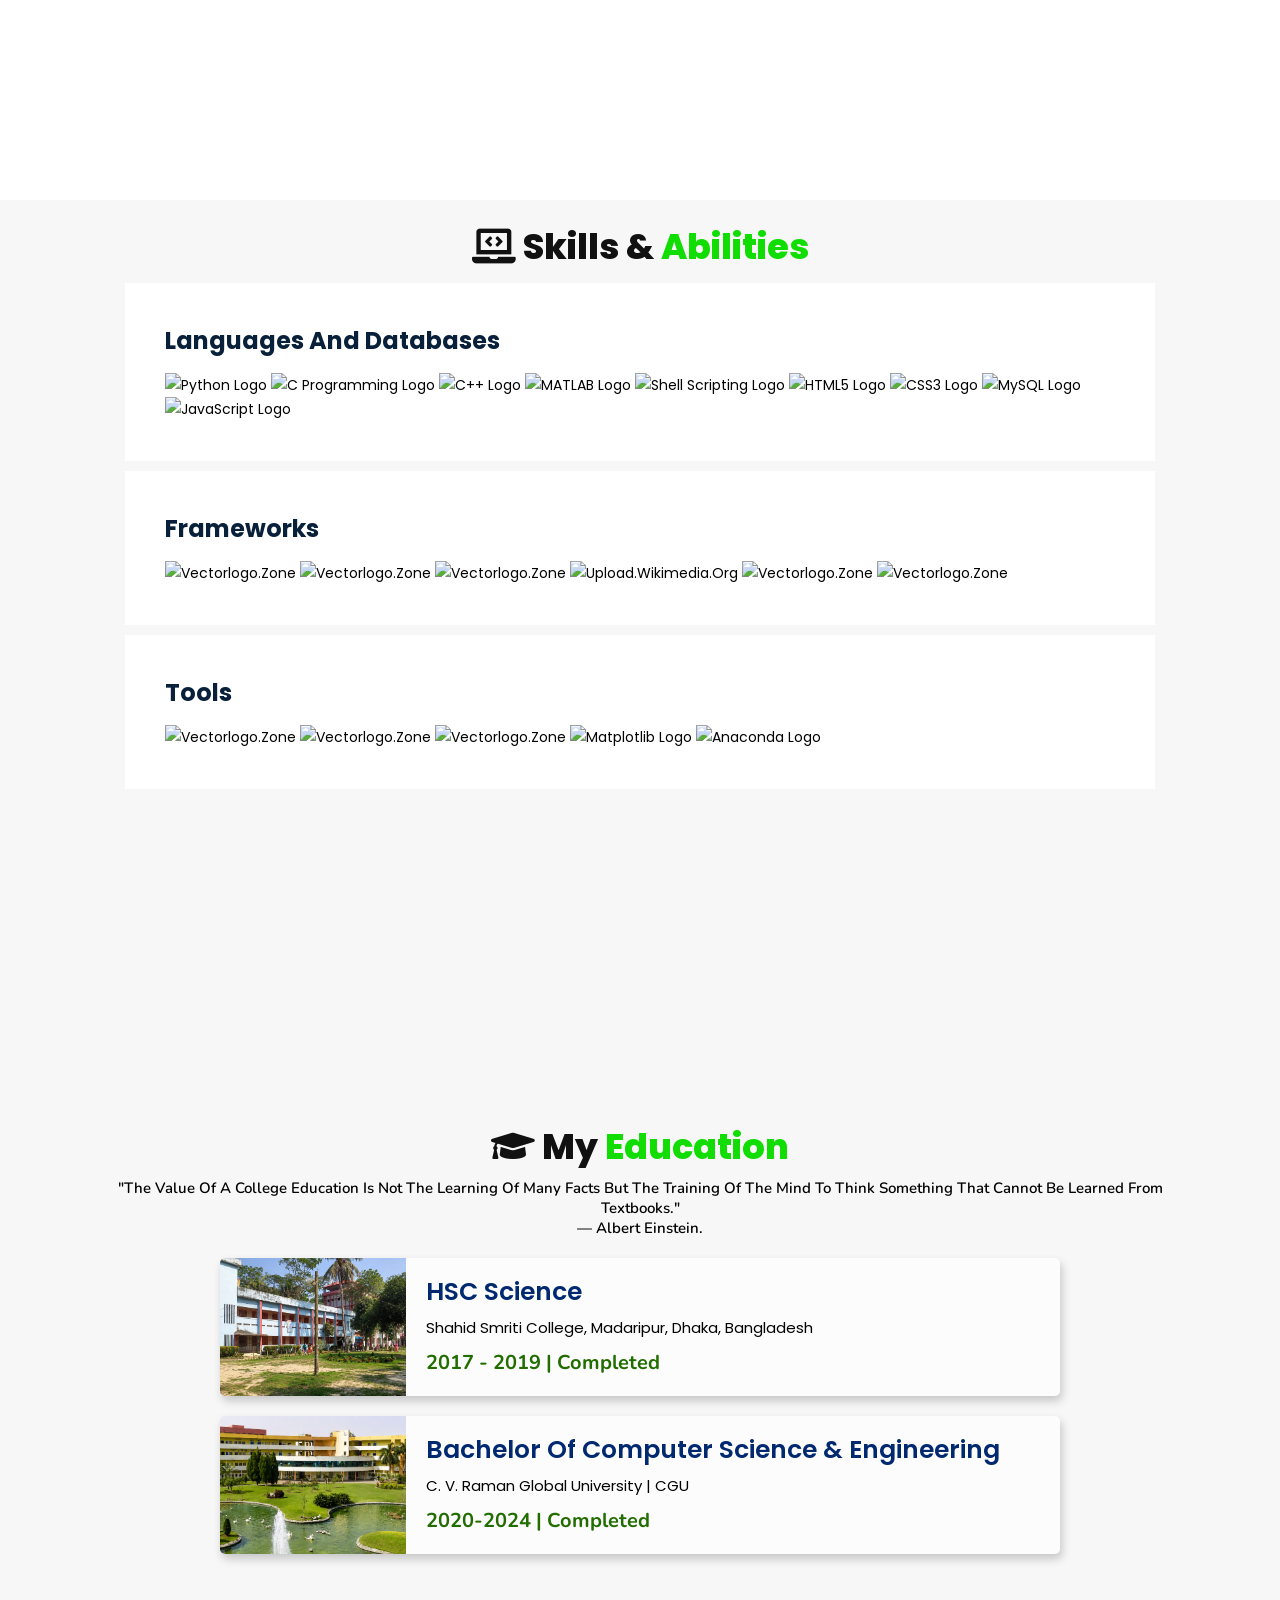
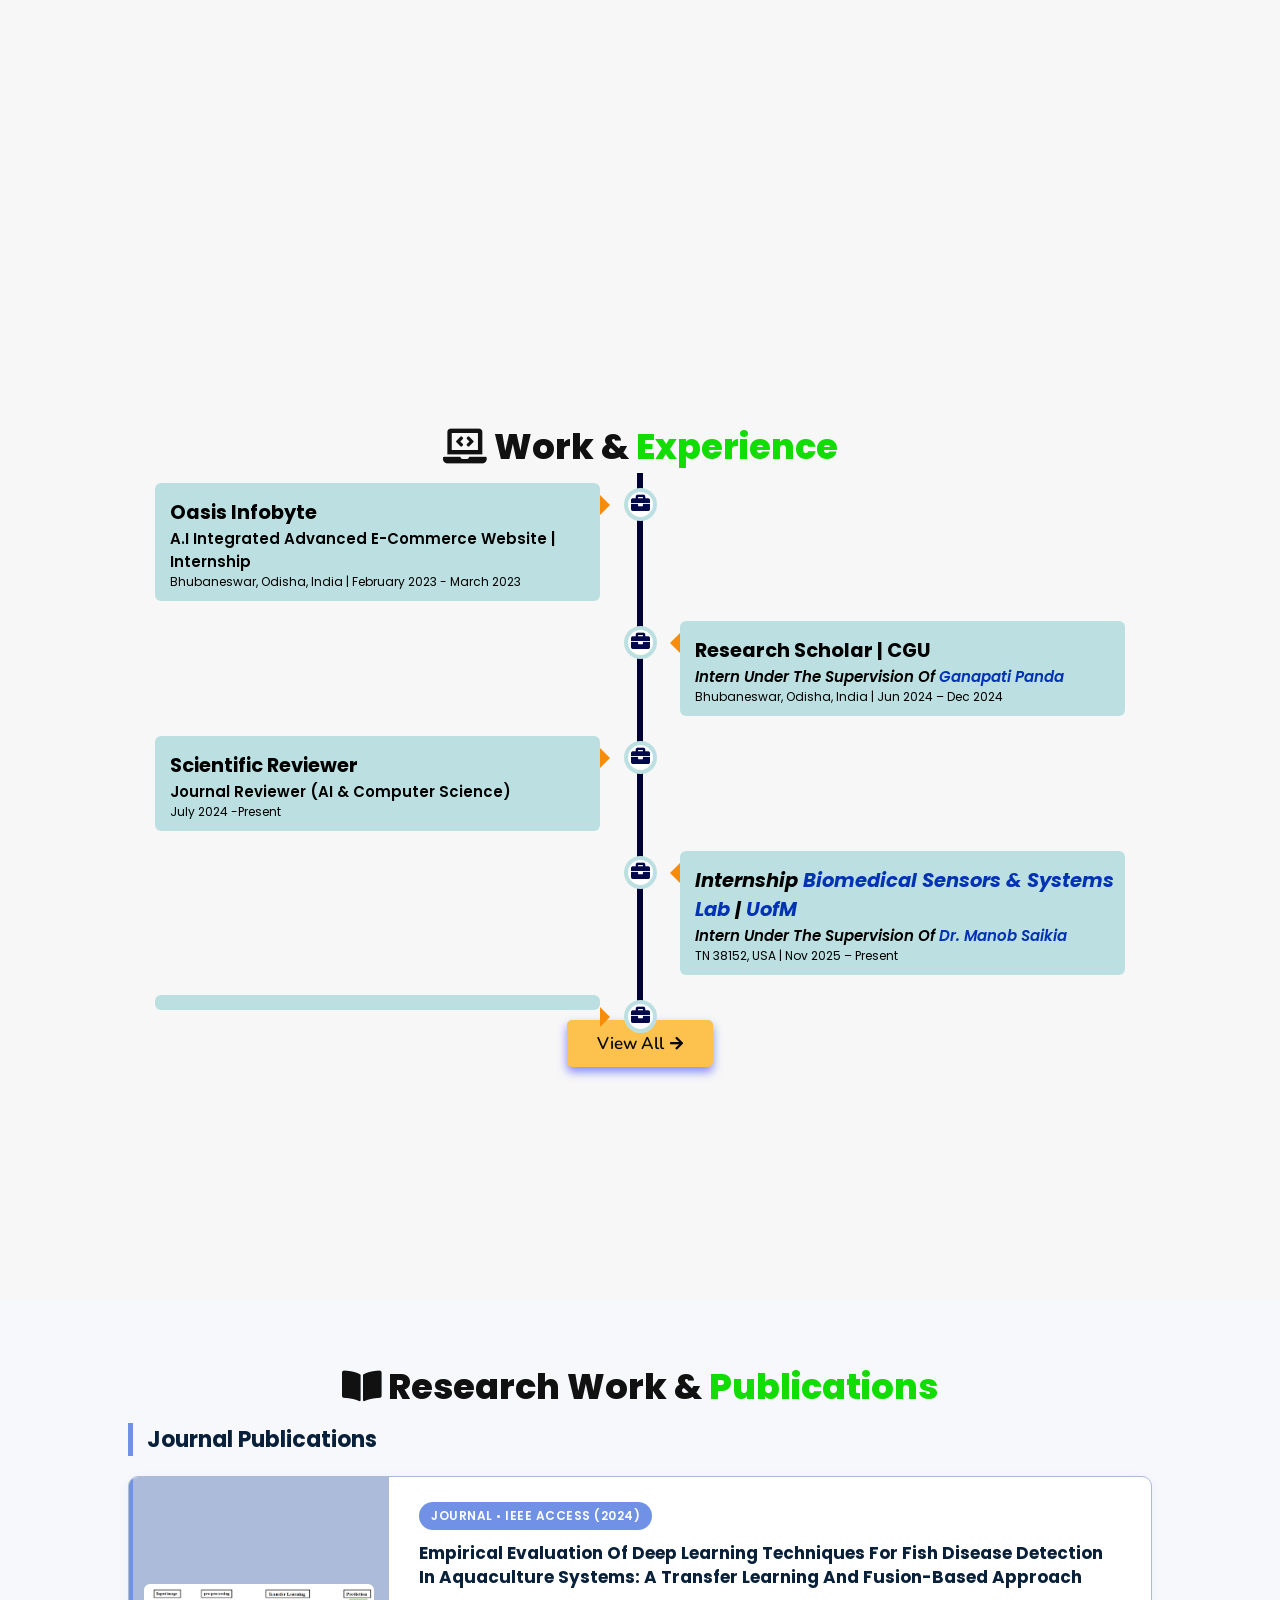
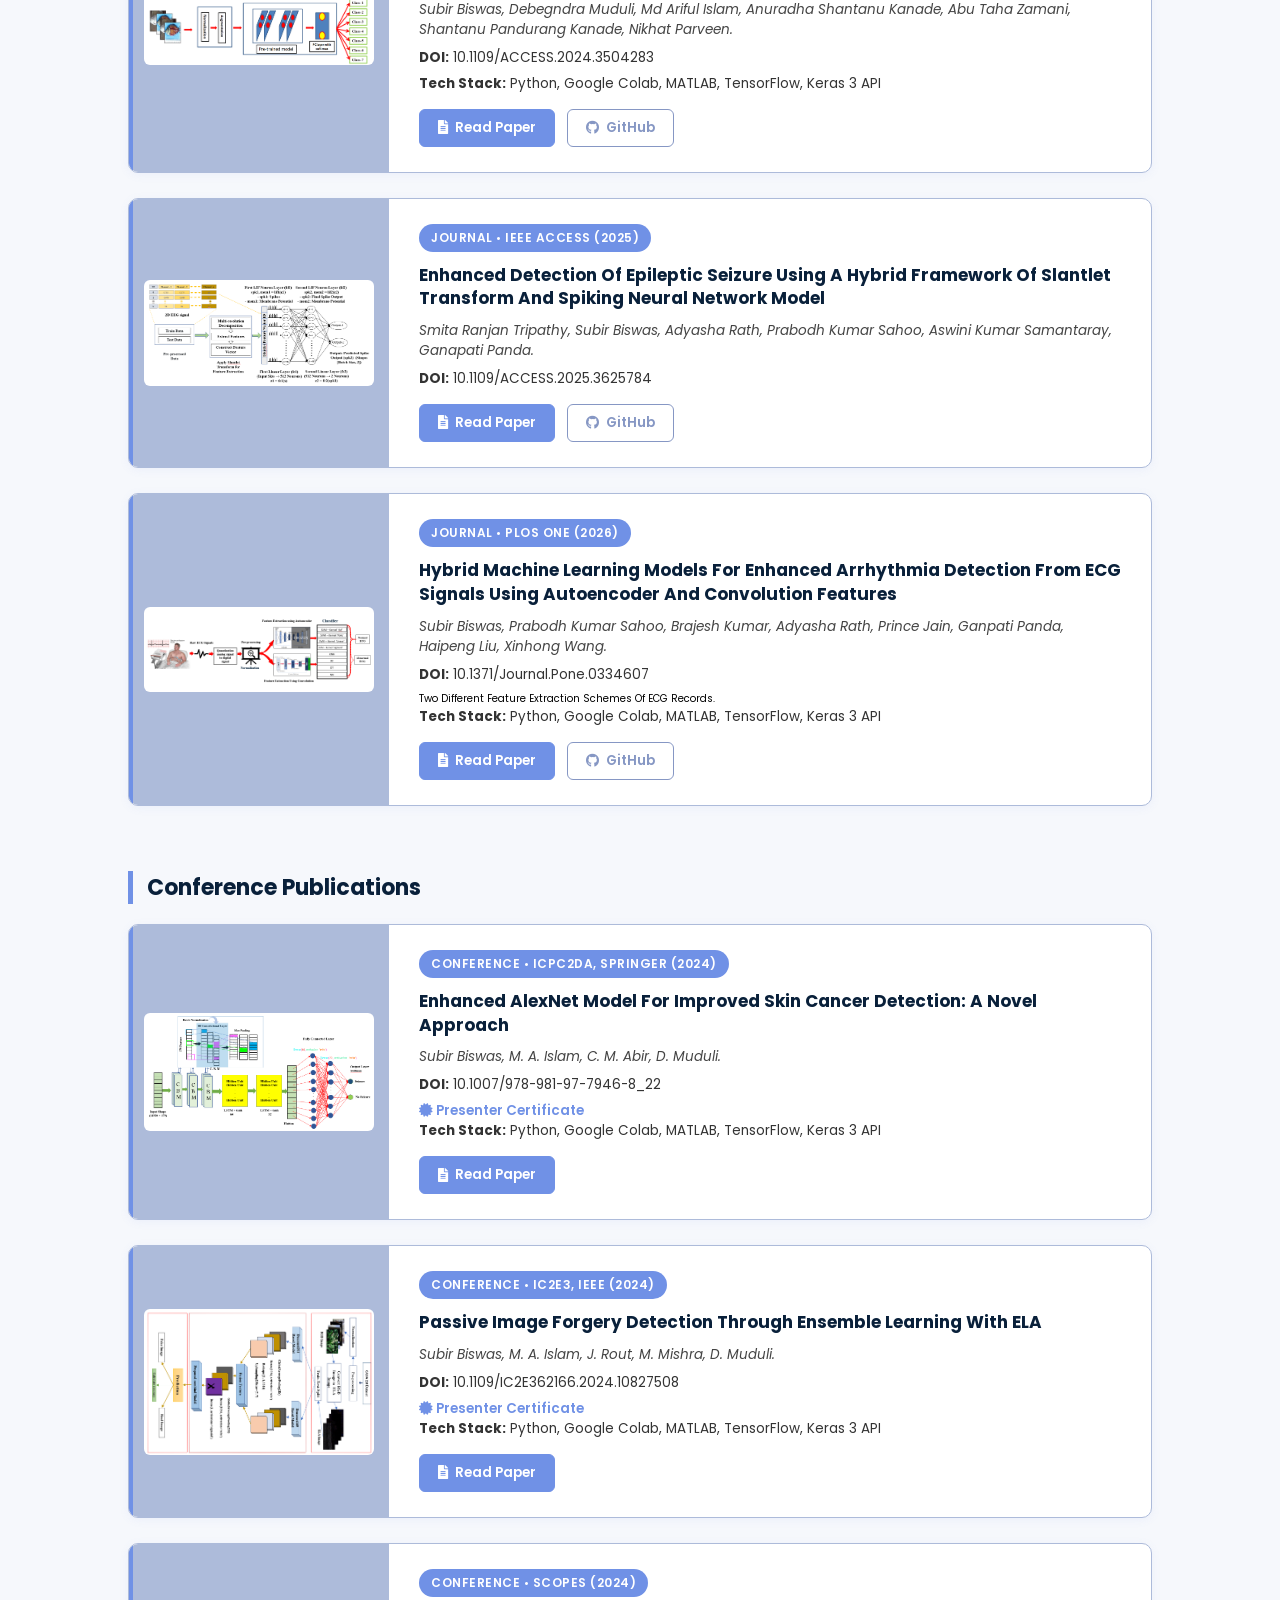
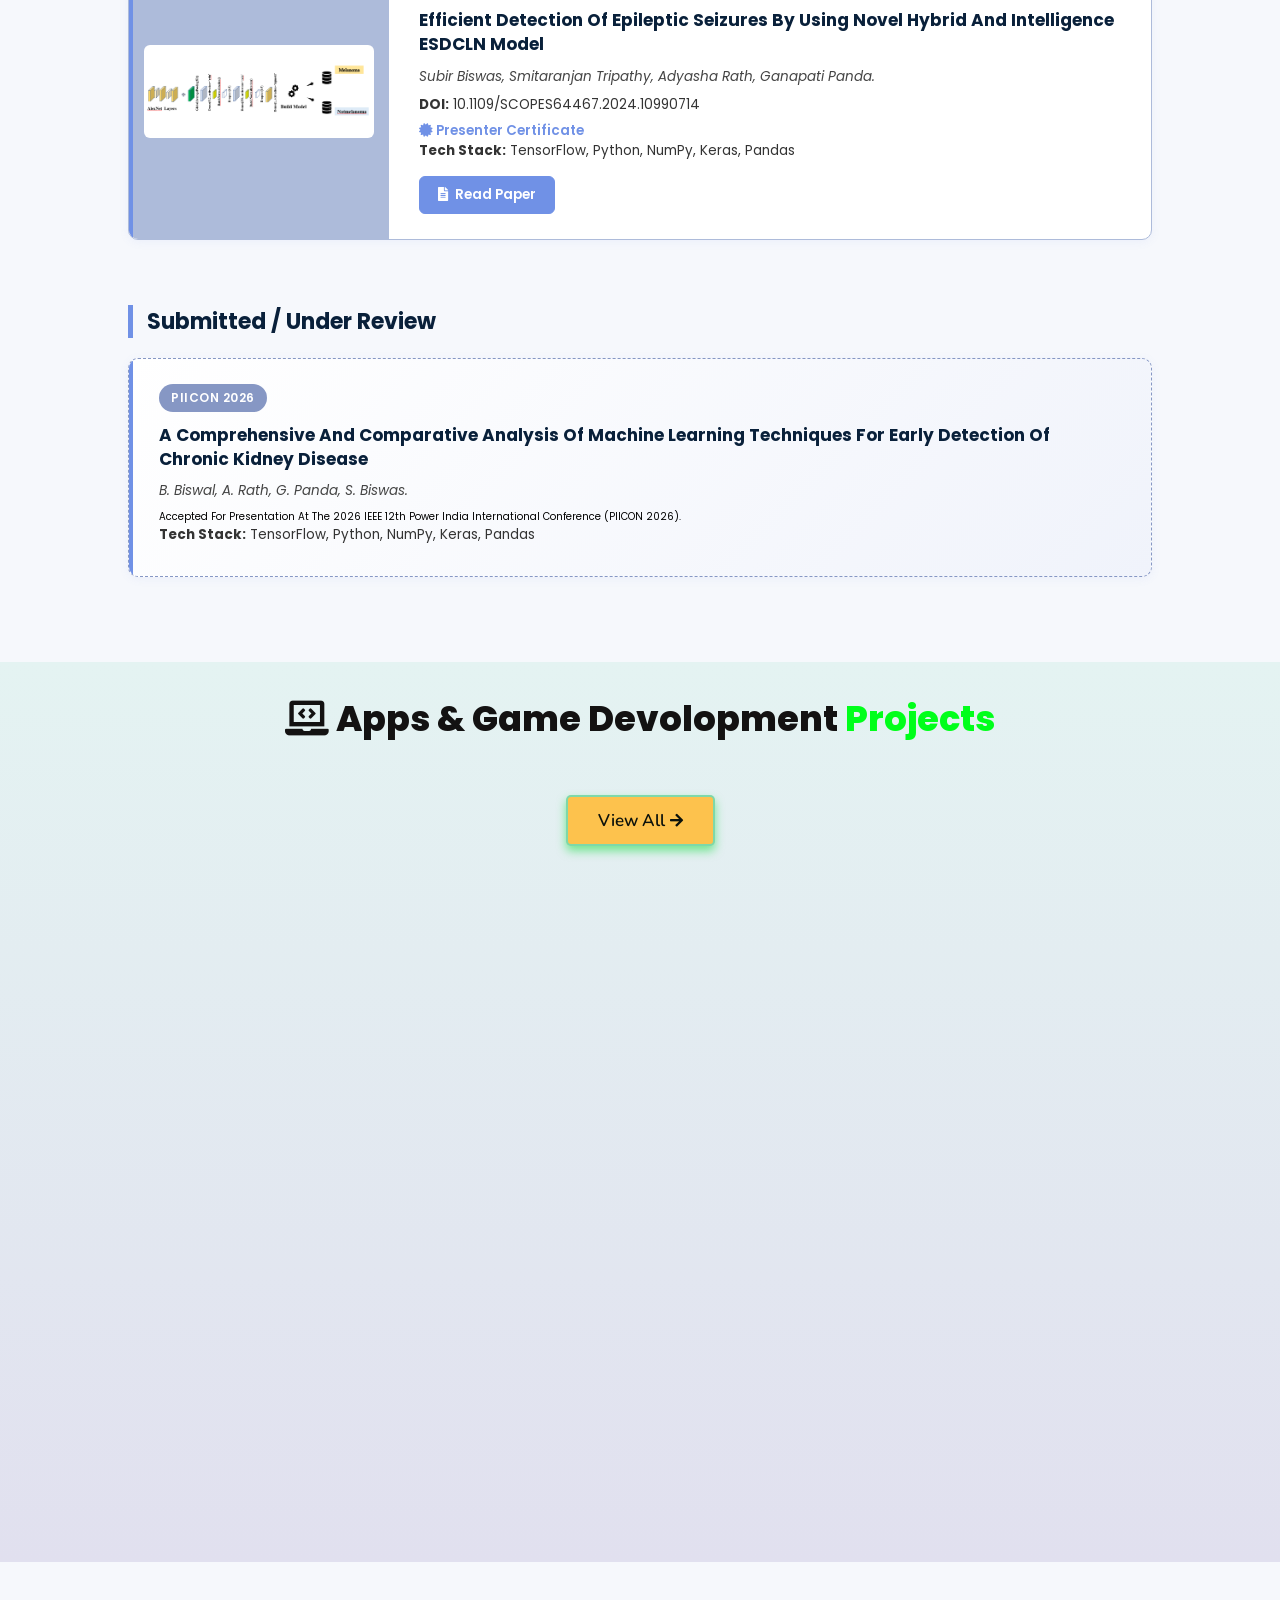
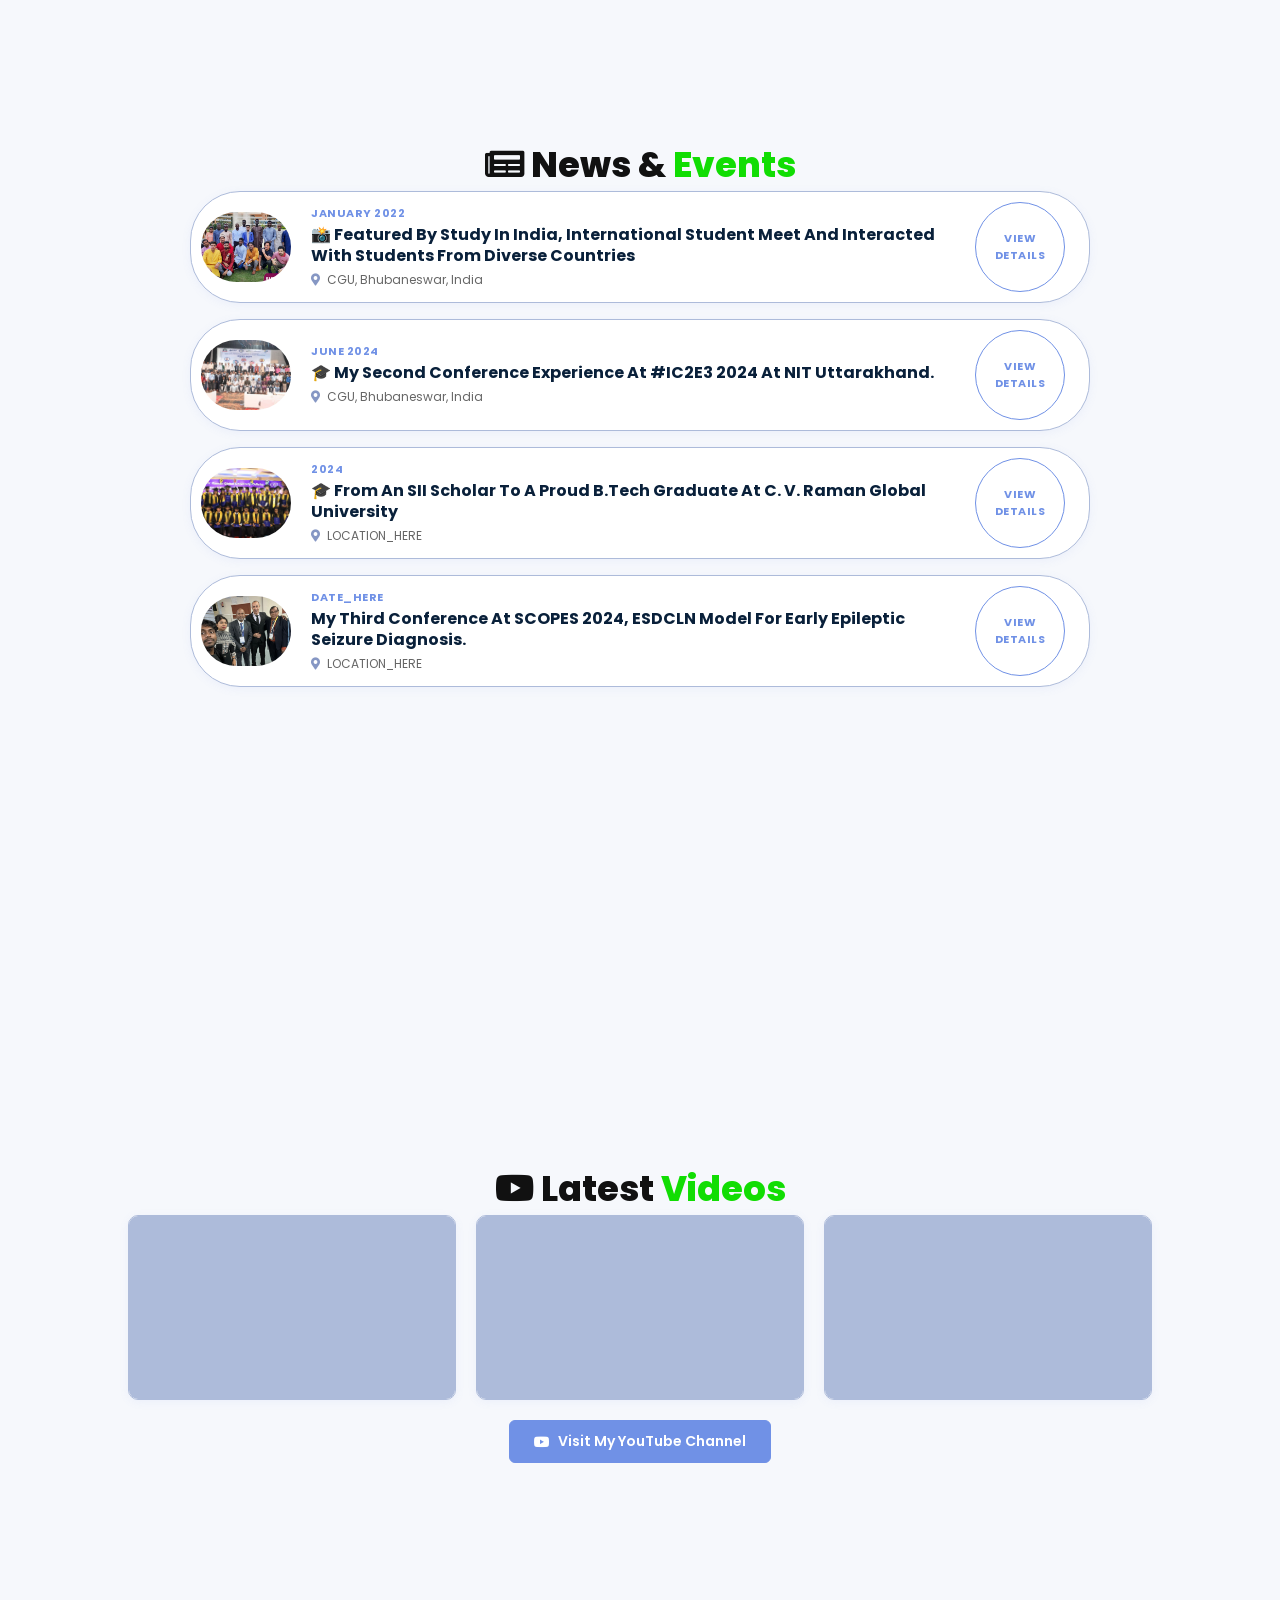
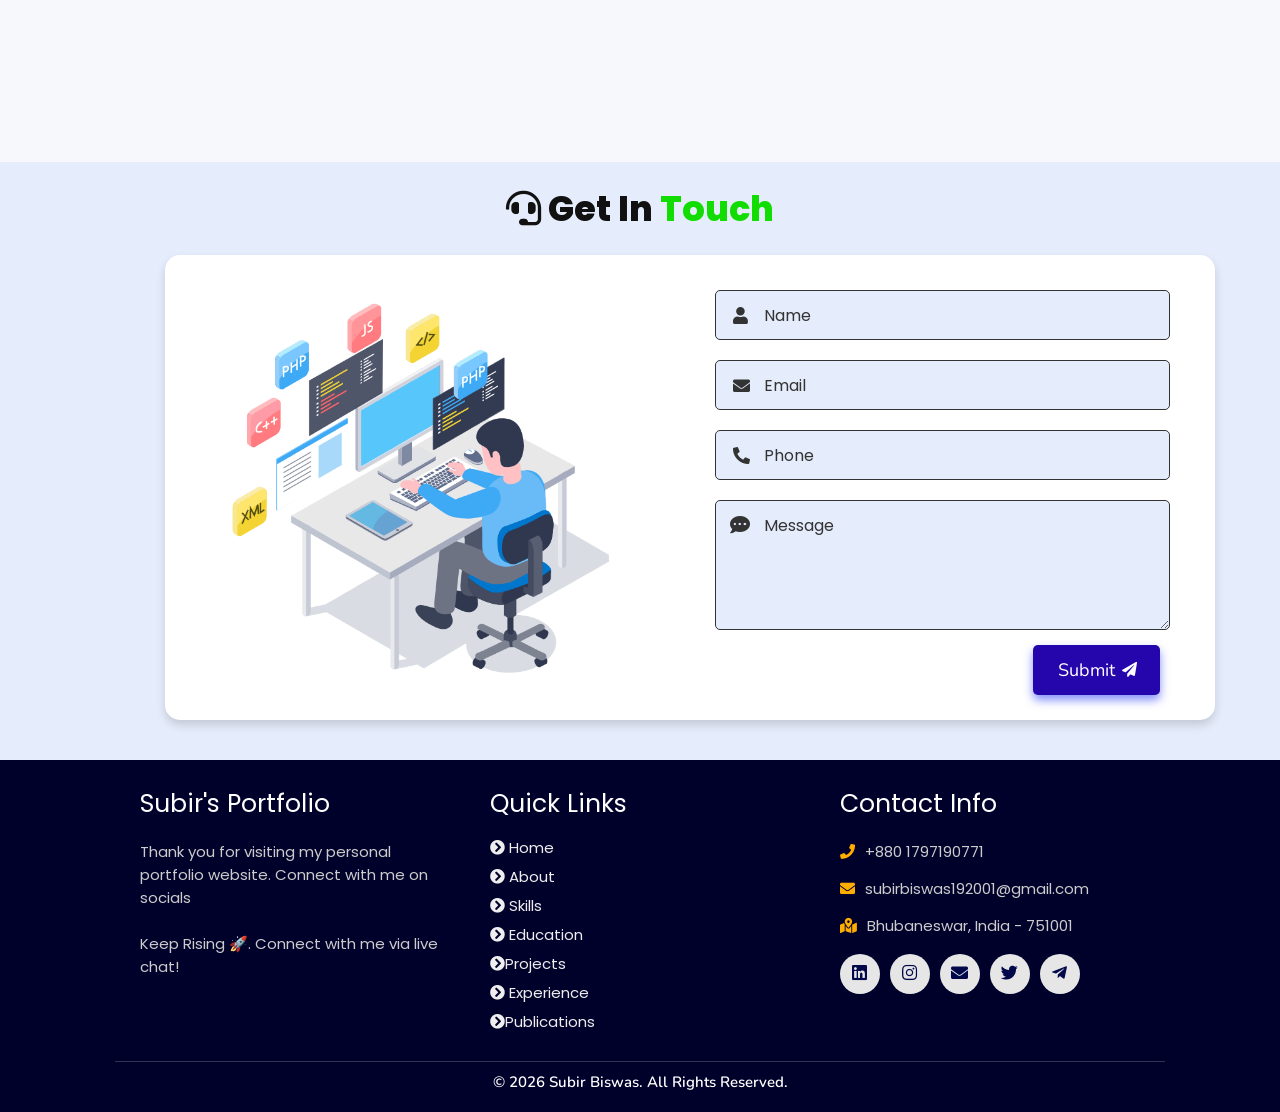
==== commit 2137f335: "Update link to projects page in index.html" ====
--- a/index.html
+++ b/index.html
@@ -450,7 +450,7 @@
 </div>
 
 <div class="viewall">
-  <a href="/projects" class="btn"><span>View All</span>
+  <a href="./projects/index.html" class="btn"><span>View All</span>
     <i class="fas fa-arrow-right"></i>
 </a>
 </div>
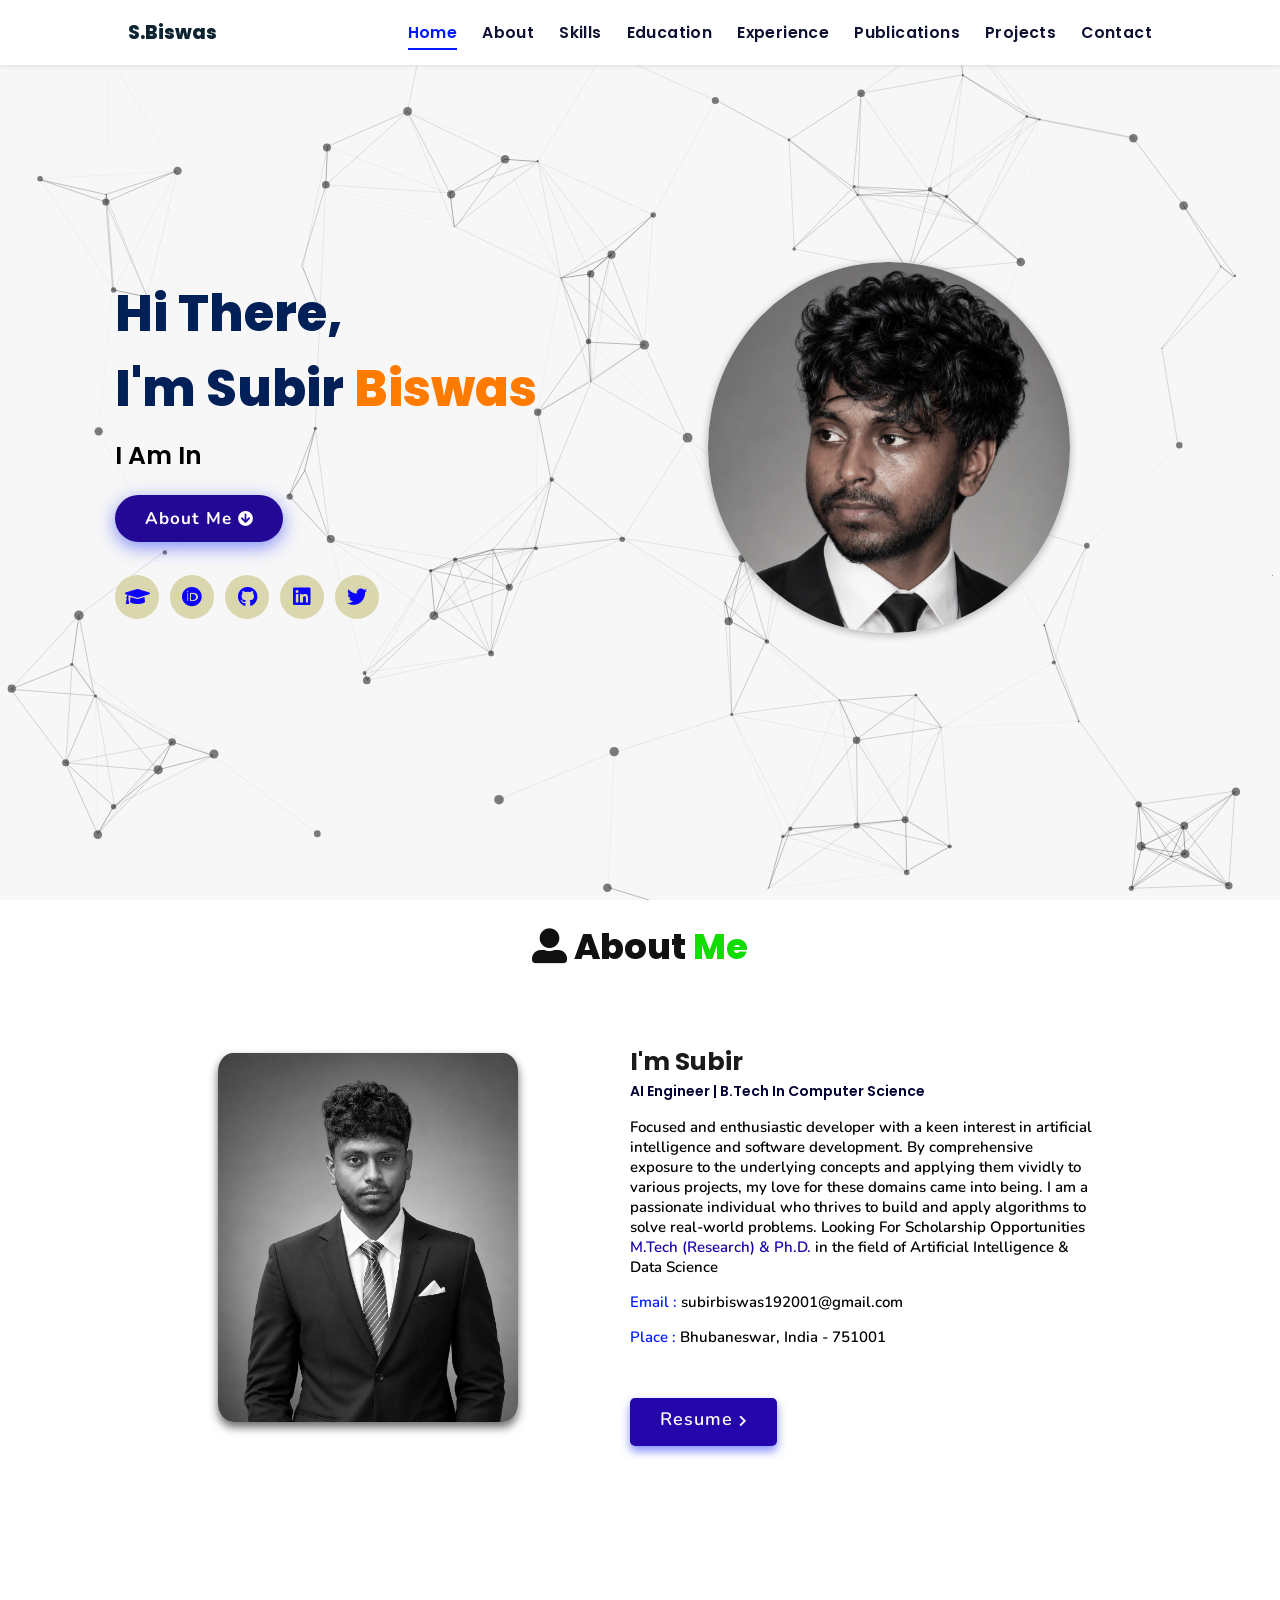
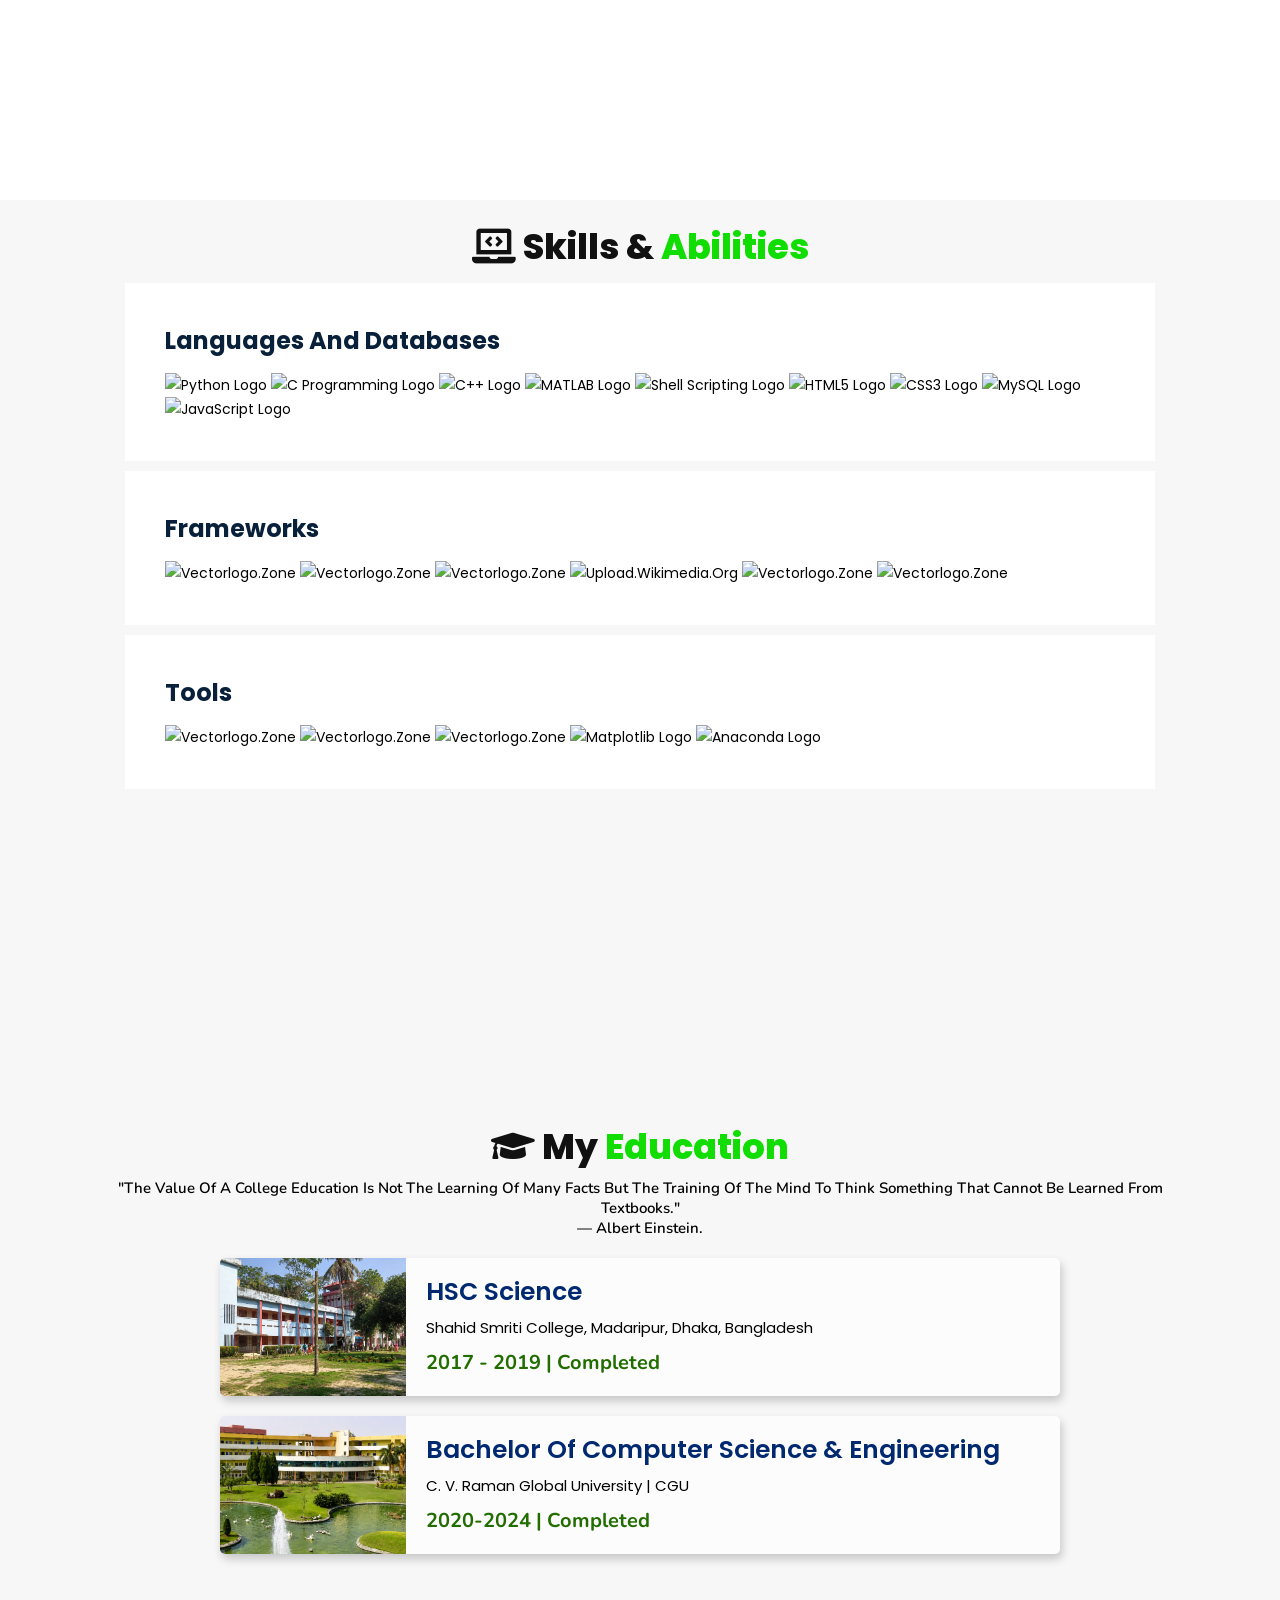
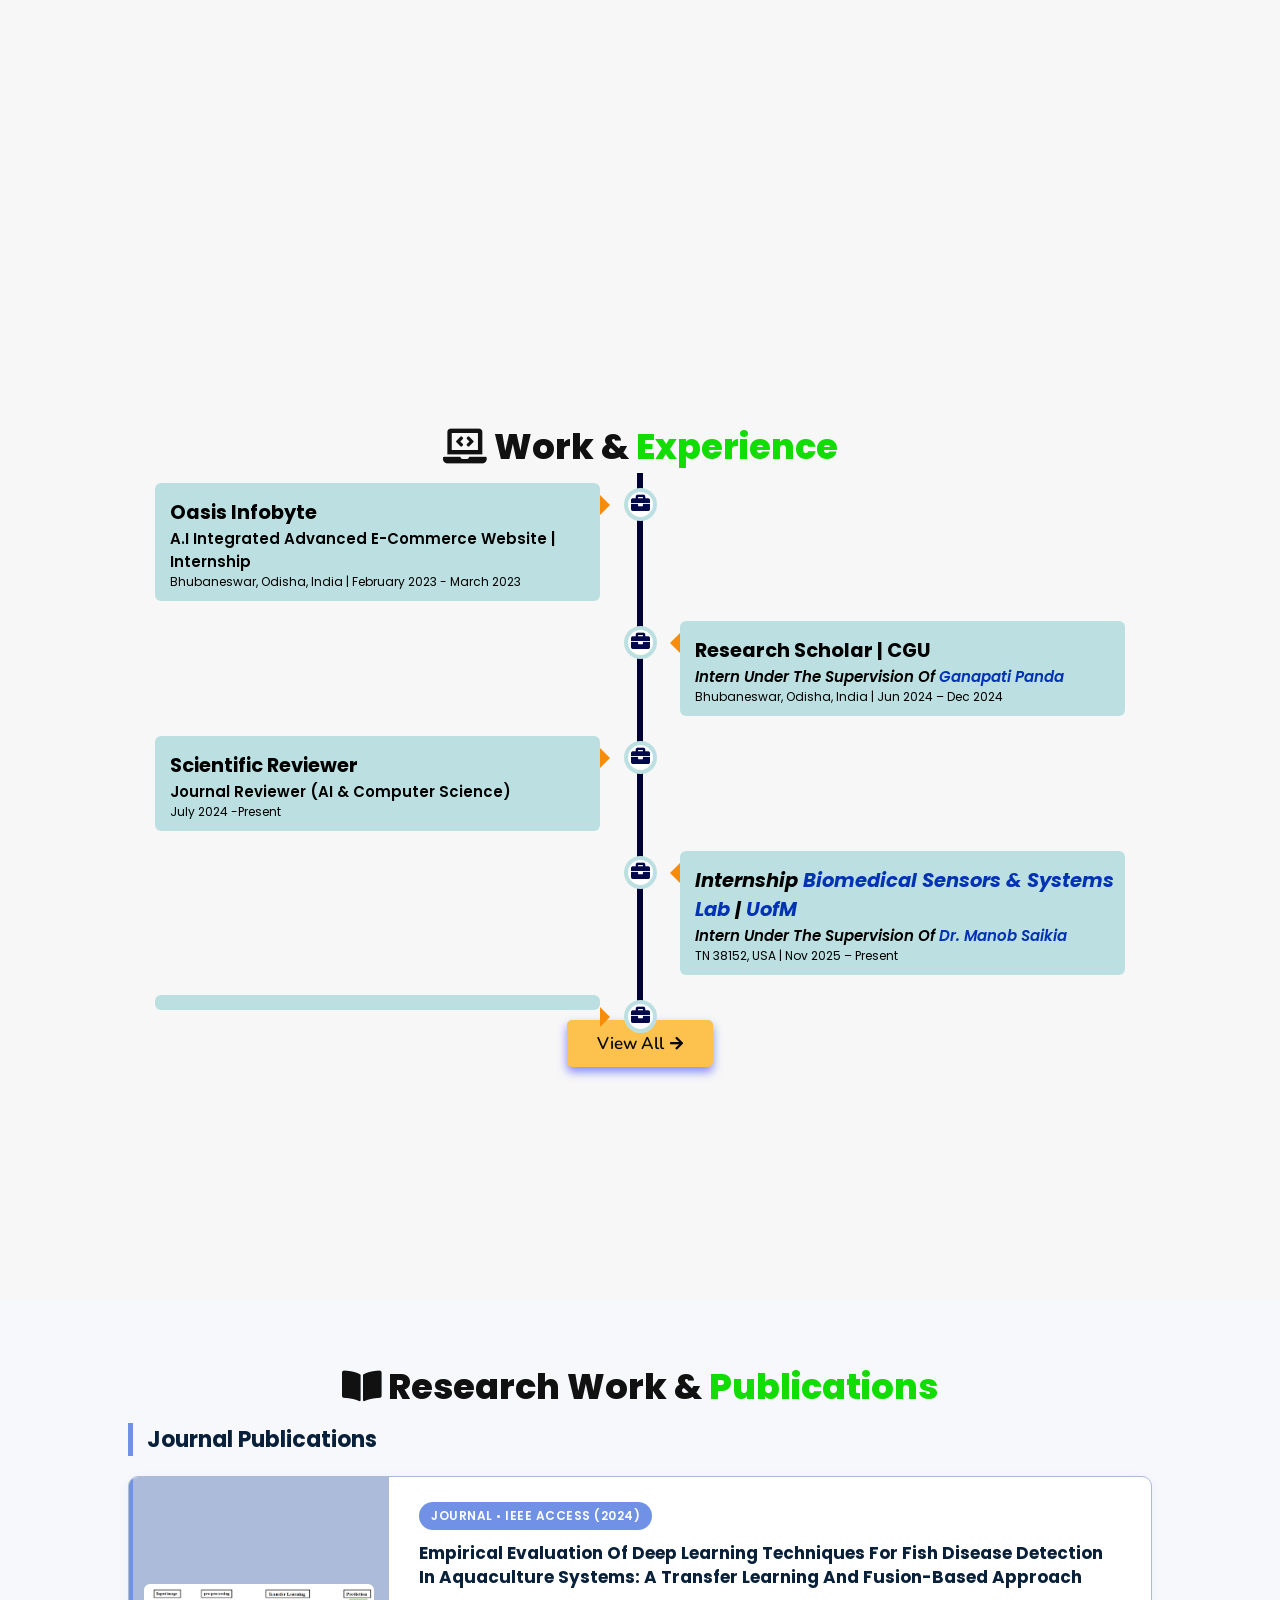
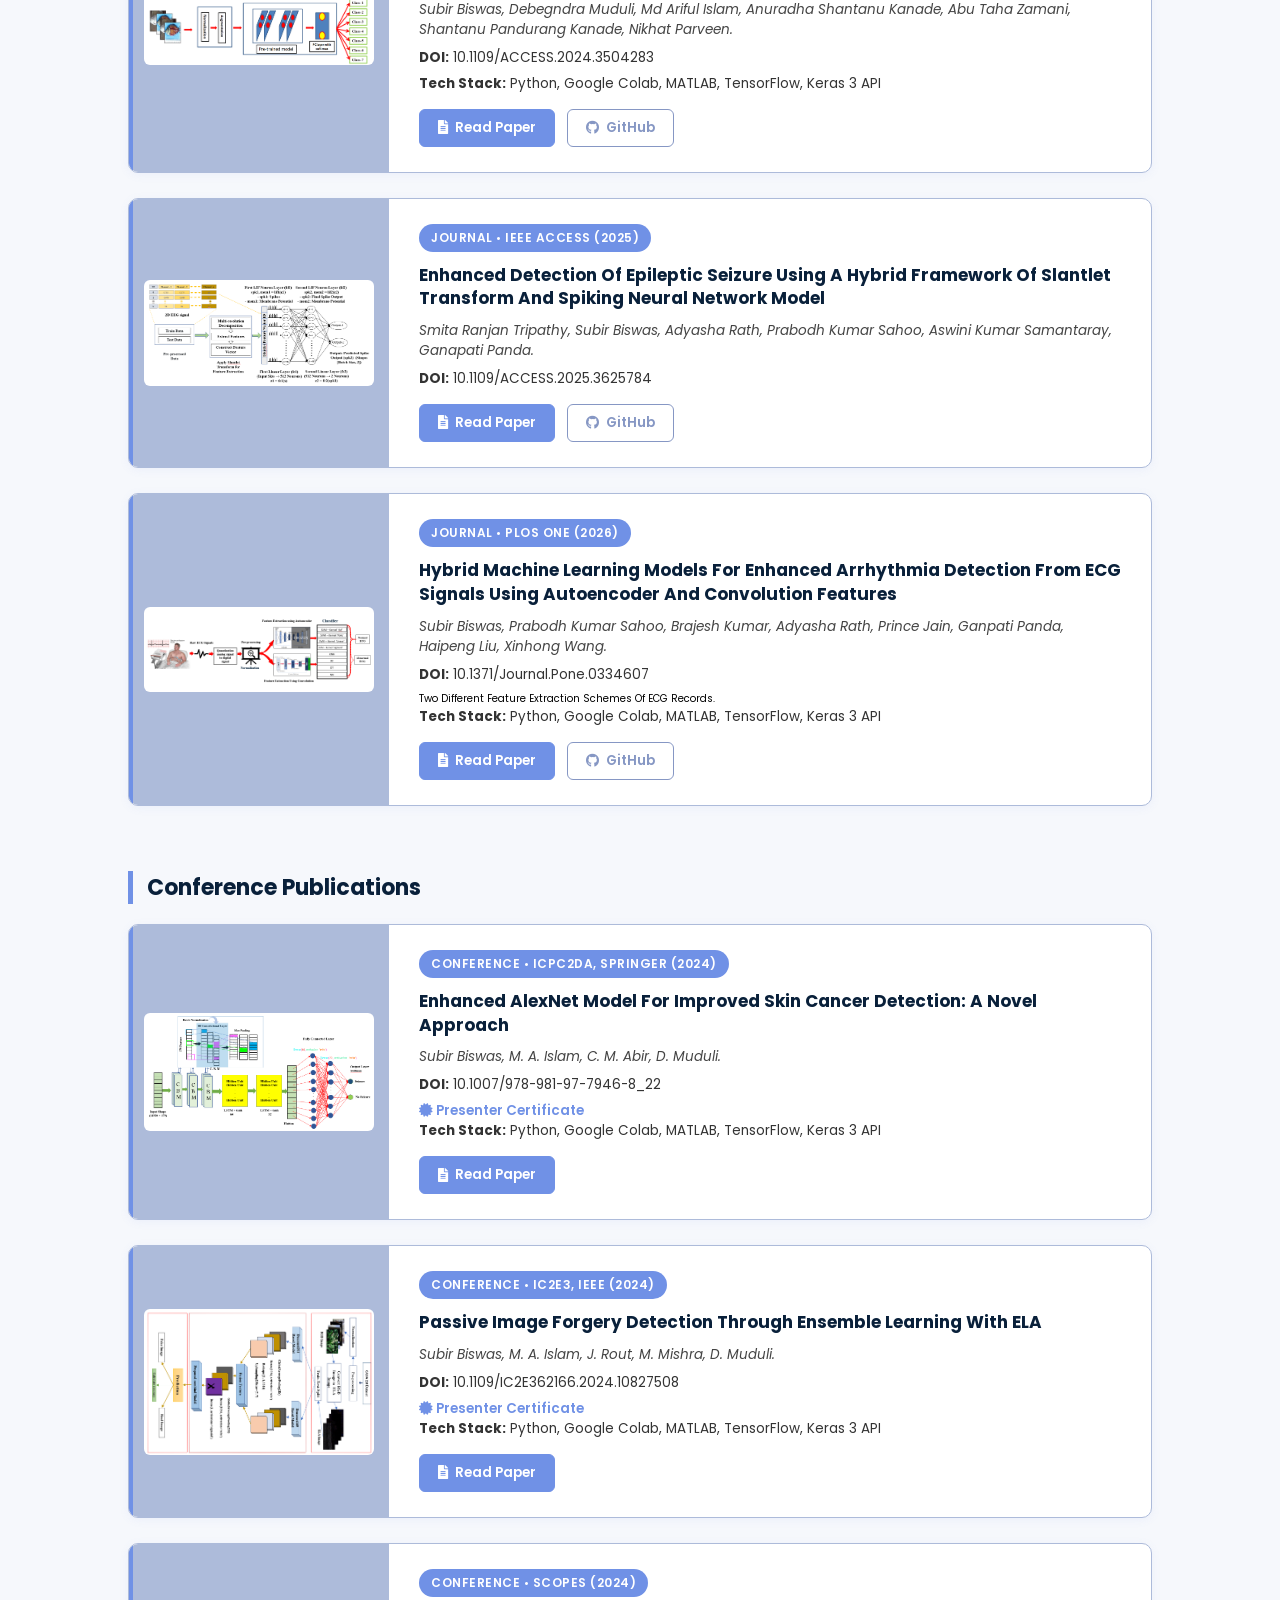
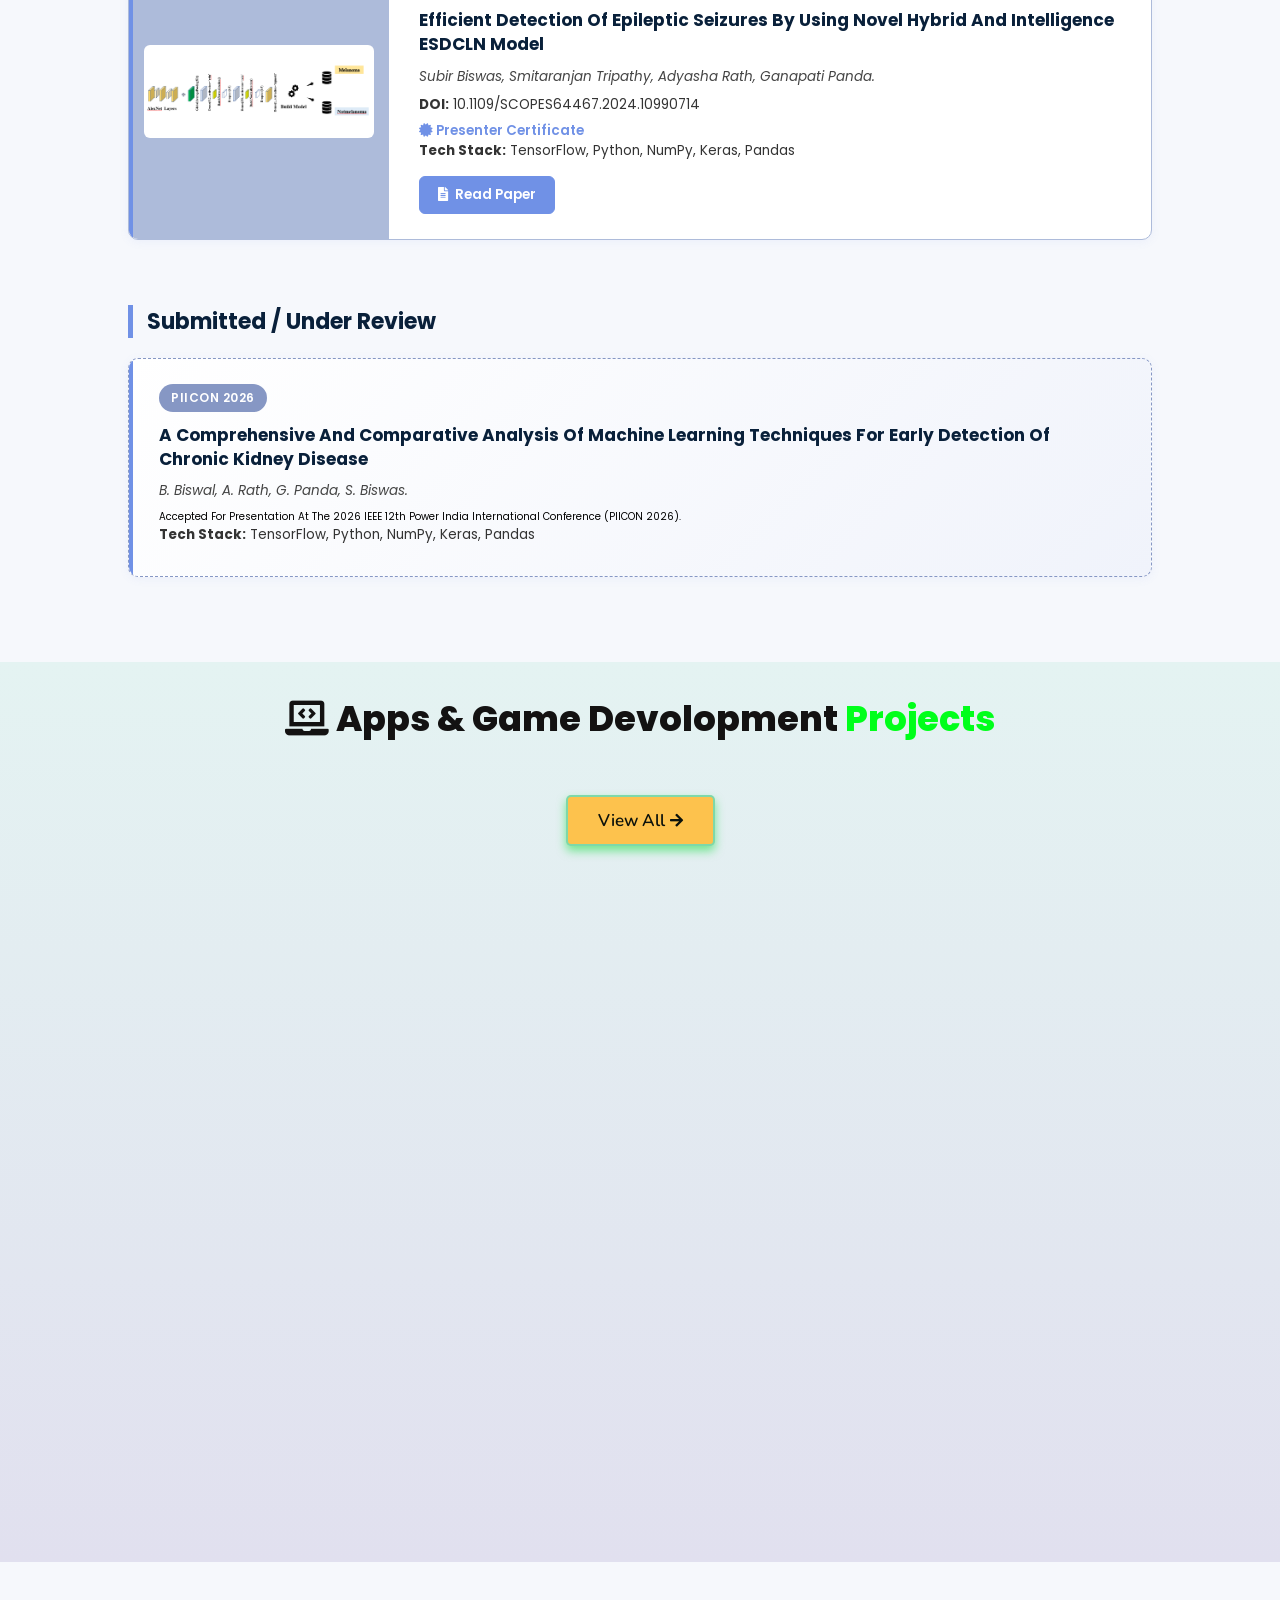
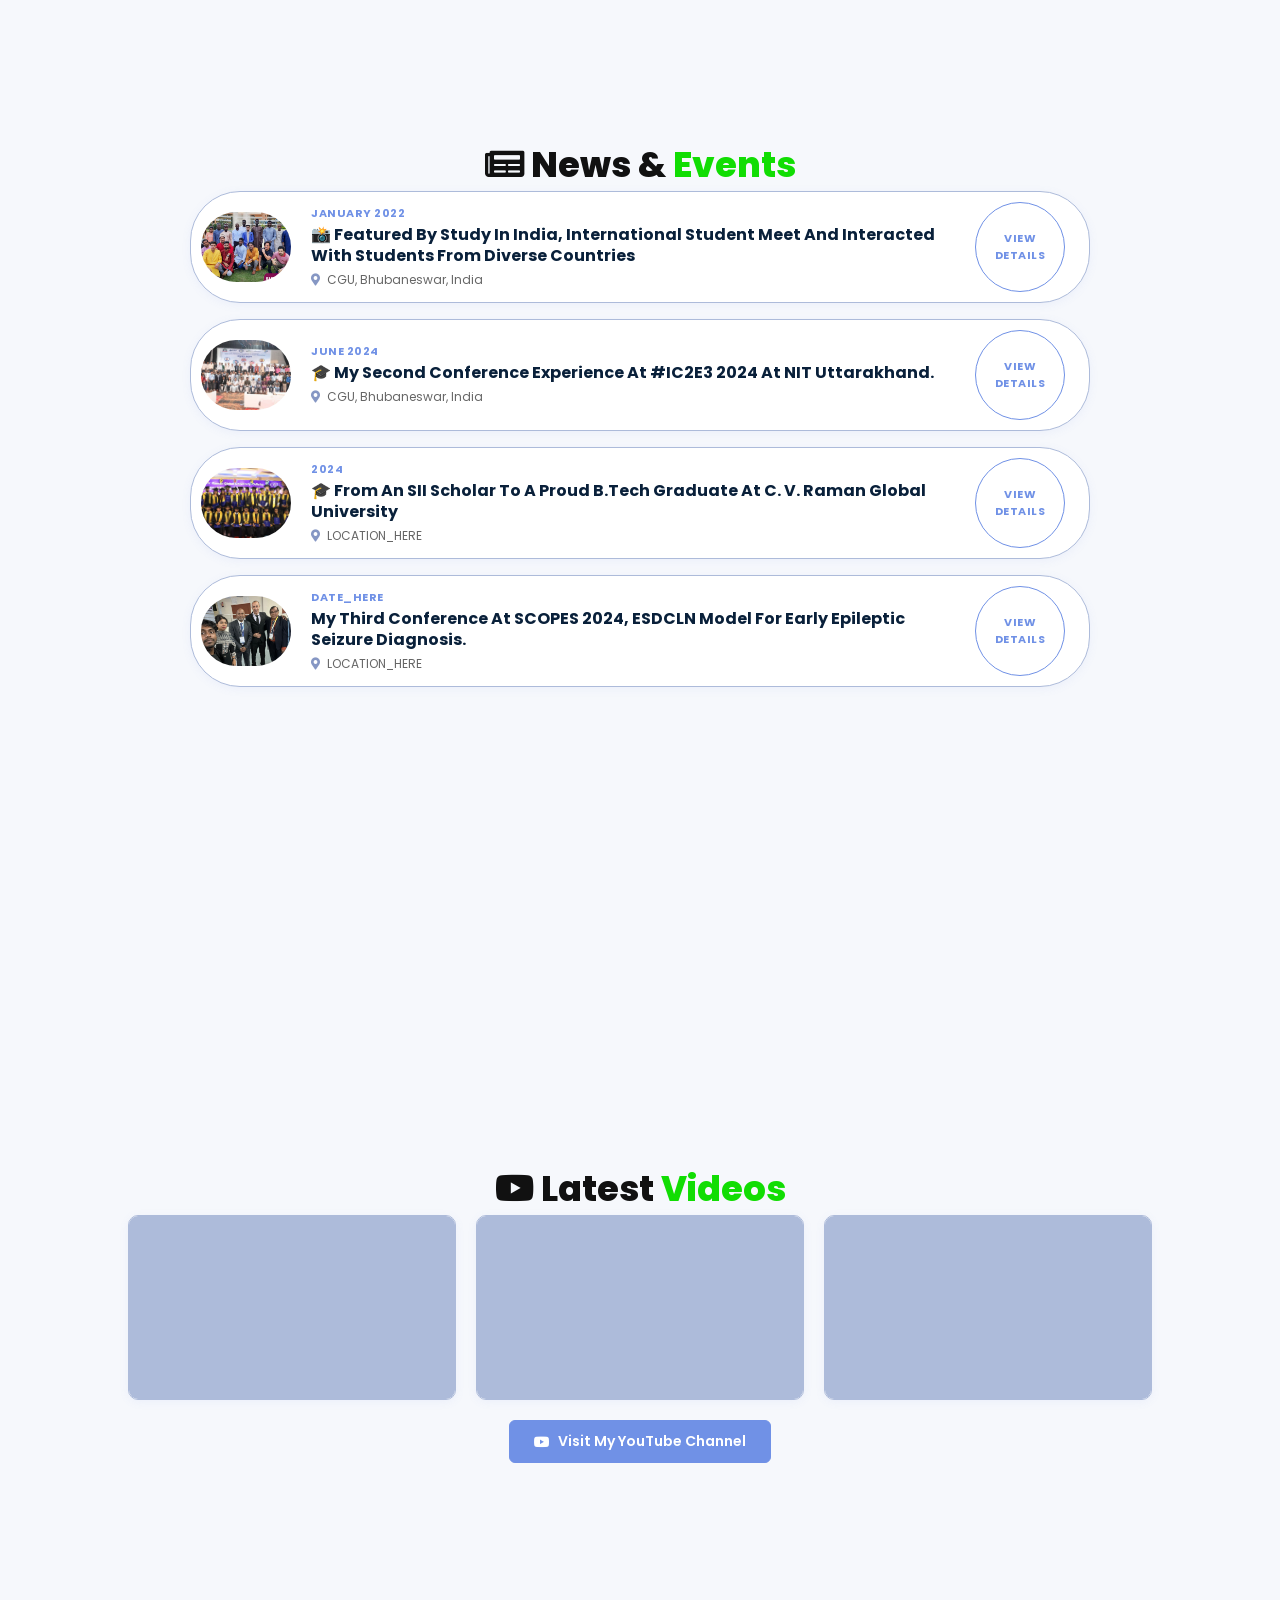
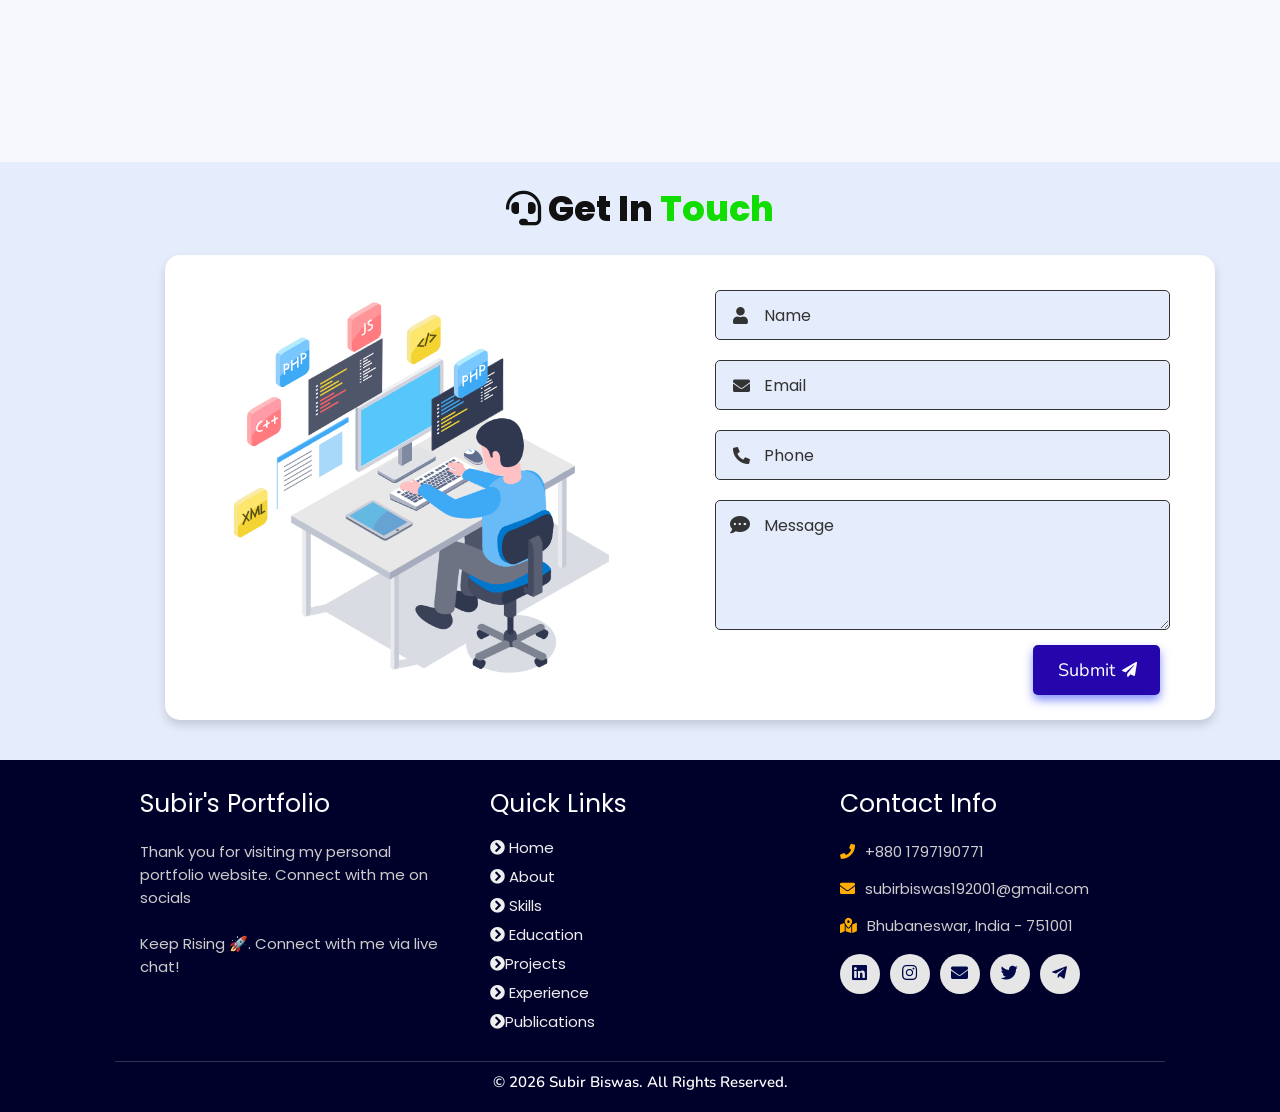
==== commit 18fdfecd: "Update image paths to relative URLs in index.html" ====
--- a/index.html
+++ b/index.html
@@ -294,7 +294,7 @@
 
     <div class="pub-card" data-aos="fade-up" data-aos-delay="100">
       <div class="pub-img">
-        <img src="/assets/images/Research/Fish-J-1.png" alt="Fish Disease Detection Model">
+        <img src="./assets/images/Research/Fish-J-1.png" alt="Fish Disease Detection Model">
       </div>
       <div class="pub-content">
         <span class="pub-tag">Journal • IEEE Access (2024)</span>
@@ -311,7 +311,7 @@
 
     <div class="pub-card" data-aos="fade-up" data-aos-delay="150">
       <div class="pub-img">
-        <img src="/assets/images/Research/EEG-J-1.png" alt="Epileptic Seizure Detection Model">
+        <img src="./assets/images/Research/EEG-J-1.png" alt="Epileptic Seizure Detection Model">
       </div>
       <div class="pub-content">
         <span class="pub-tag">Journal • IEEE Access (2025)</span>
@@ -327,7 +327,7 @@
 
     <div class="pub-card" data-aos="fade-up" data-aos-delay="200">
       <div class="pub-img">
-        <img src="/assets/images/Research/ECG-j-1.png" alt="Arrhythmia Detection Model">
+        <img src="./assets/images/Research/ECG-j-1.png" alt="Arrhythmia Detection Model">
       </div>
       <div class="pub-content">
         <span class="pub-tag">Journal • PLoS ONE (2026)</span>
@@ -348,7 +348,7 @@
 
     <div class="pub-card" data-aos="fade-up" data-aos-delay="100">
       <div class="pub-img">
-        <img src="/assets/images/Research/EEG-C-1.png" alt="Enhanced AlexNet Model">
+        <img src="./assets/images/Research/EEG-C-1.png" alt="Enhanced AlexNet Model">
       </div>
       <div class="pub-content">
         <span class="pub-tag">Conference • ICPC2DA, Springer (2024)</span>
@@ -367,7 +367,7 @@
 
     <div class="pub-card" data-aos="fade-up" data-aos-delay="150">
       <div class="pub-img">
-        <img src="/assets/images/Research/IF-C-1.png" alt="Passive Image Forgery Detection">
+        <img src="./assets/images/Research/IF-C-1.png" alt="Passive Image Forgery Detection">
       </div>
       <div class="pub-content">
         <span class="pub-tag">Conference • IC2E3, IEEE (2024)</span>
@@ -386,7 +386,7 @@
 
     <div class="pub-card" data-aos="fade-up" data-aos-delay="200">
       <div class="pub-img">
-        <img src="/assets/images/Research/Skin-Disease-c-1.png" alt="Epileptic Seizures ESDCLN Model">
+        <img src="./assets/images/Research/Skin-Disease-c-1.png" alt="Epileptic Seizures ESDCLN Model">
       </div>
       <div class="pub-content">
         <span class="pub-tag">Conference • SCOPES (2024)</span>
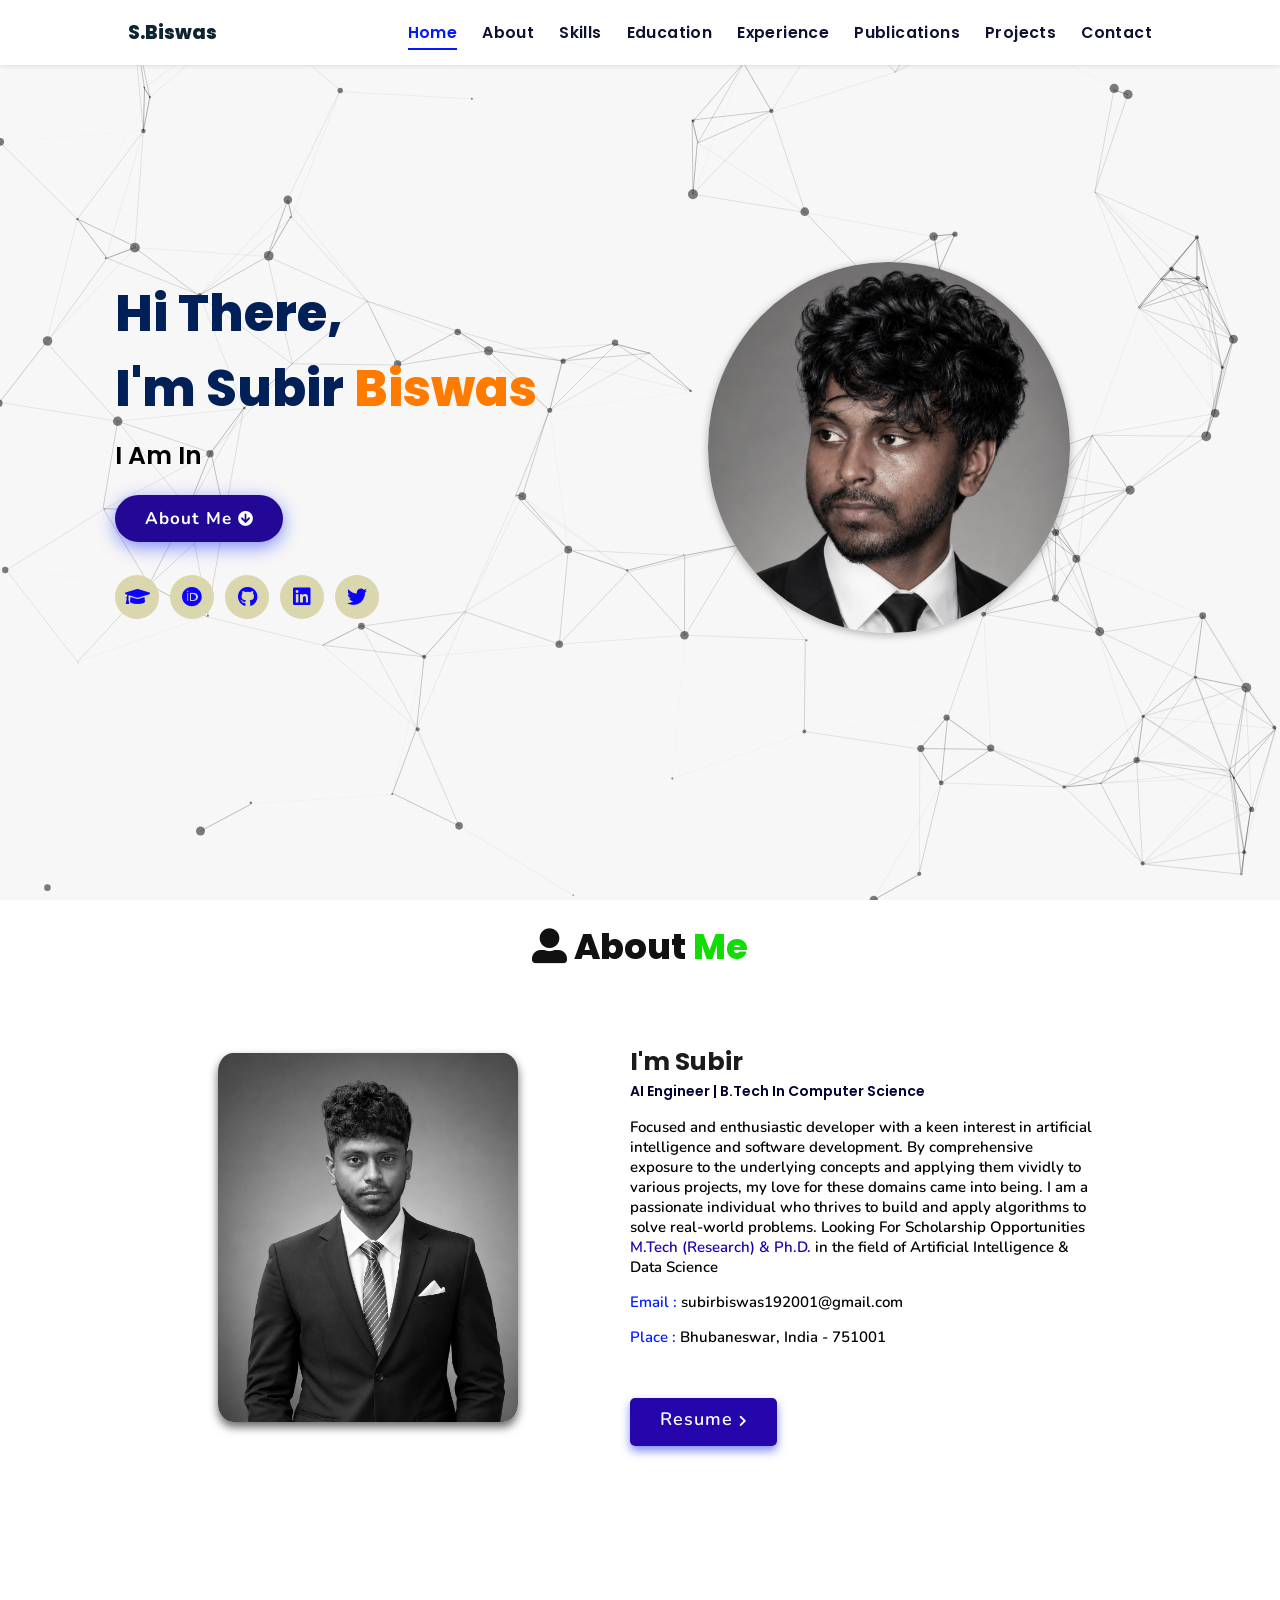
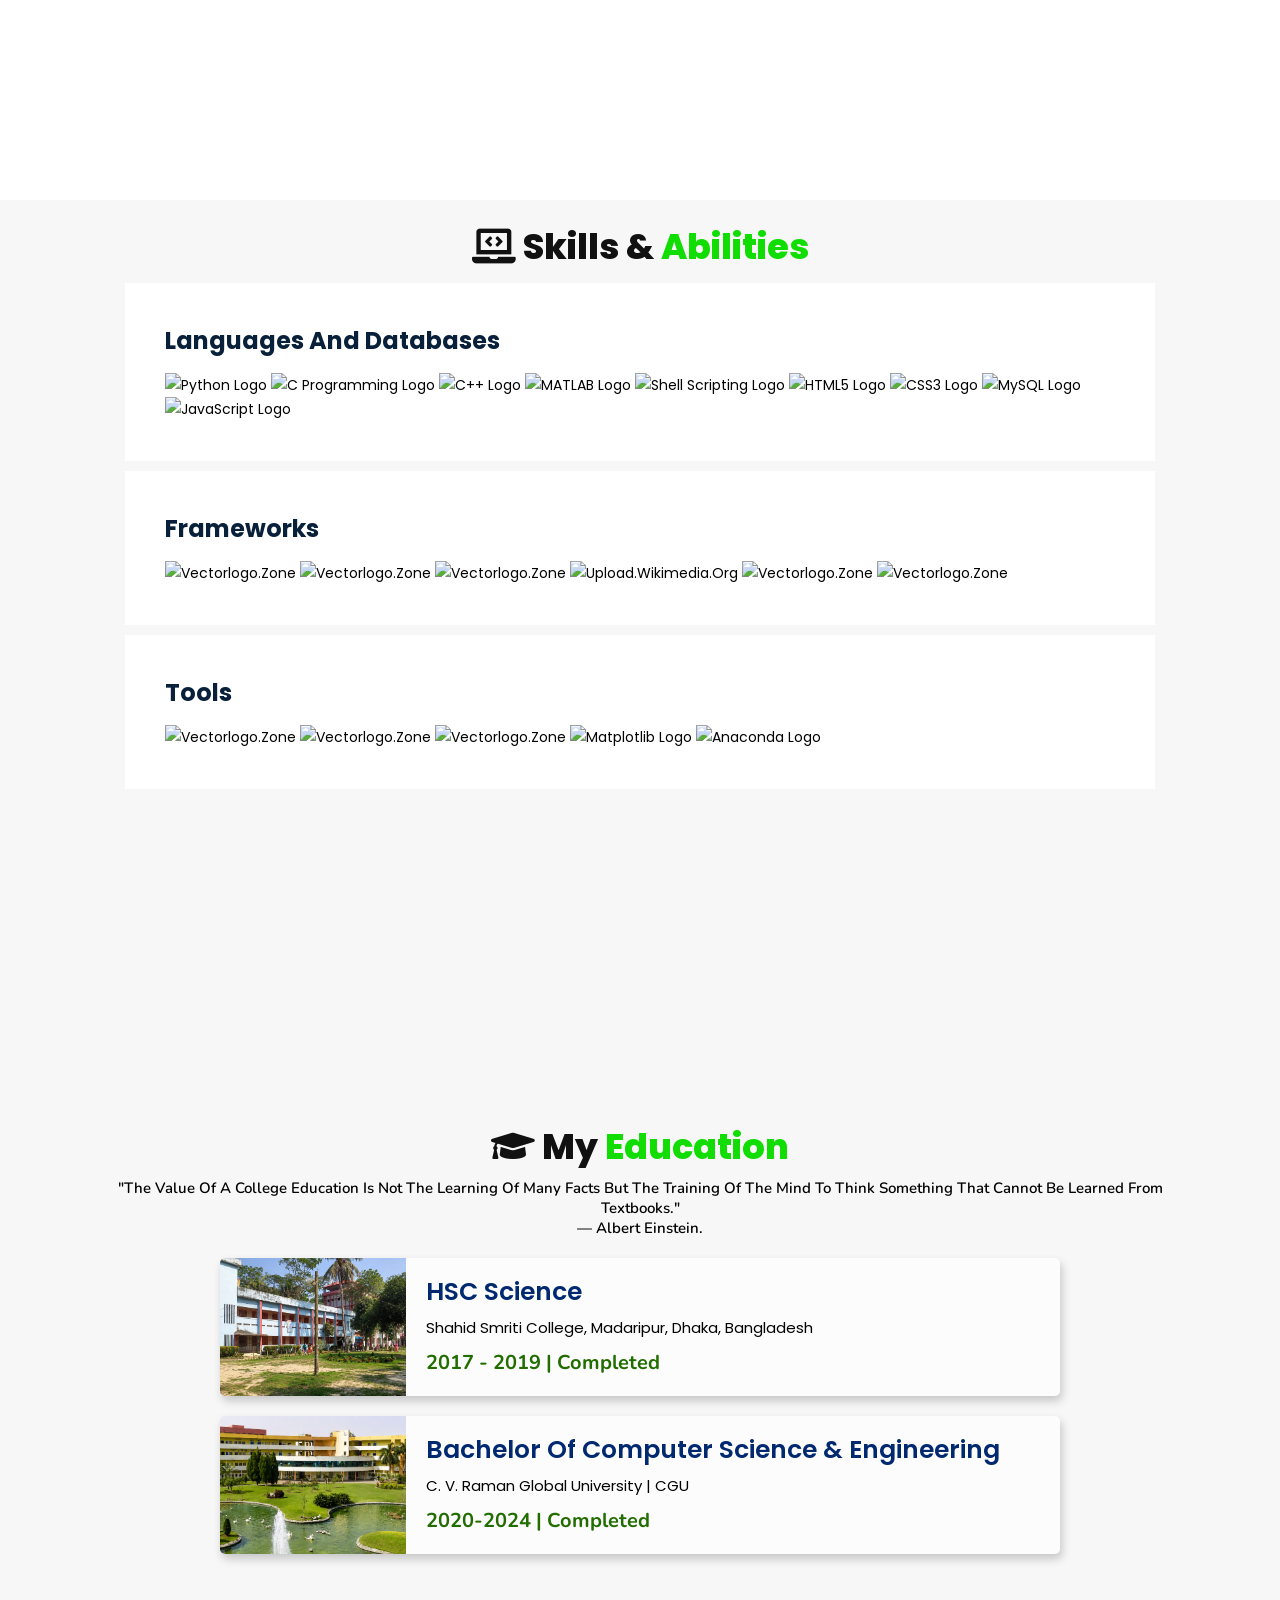
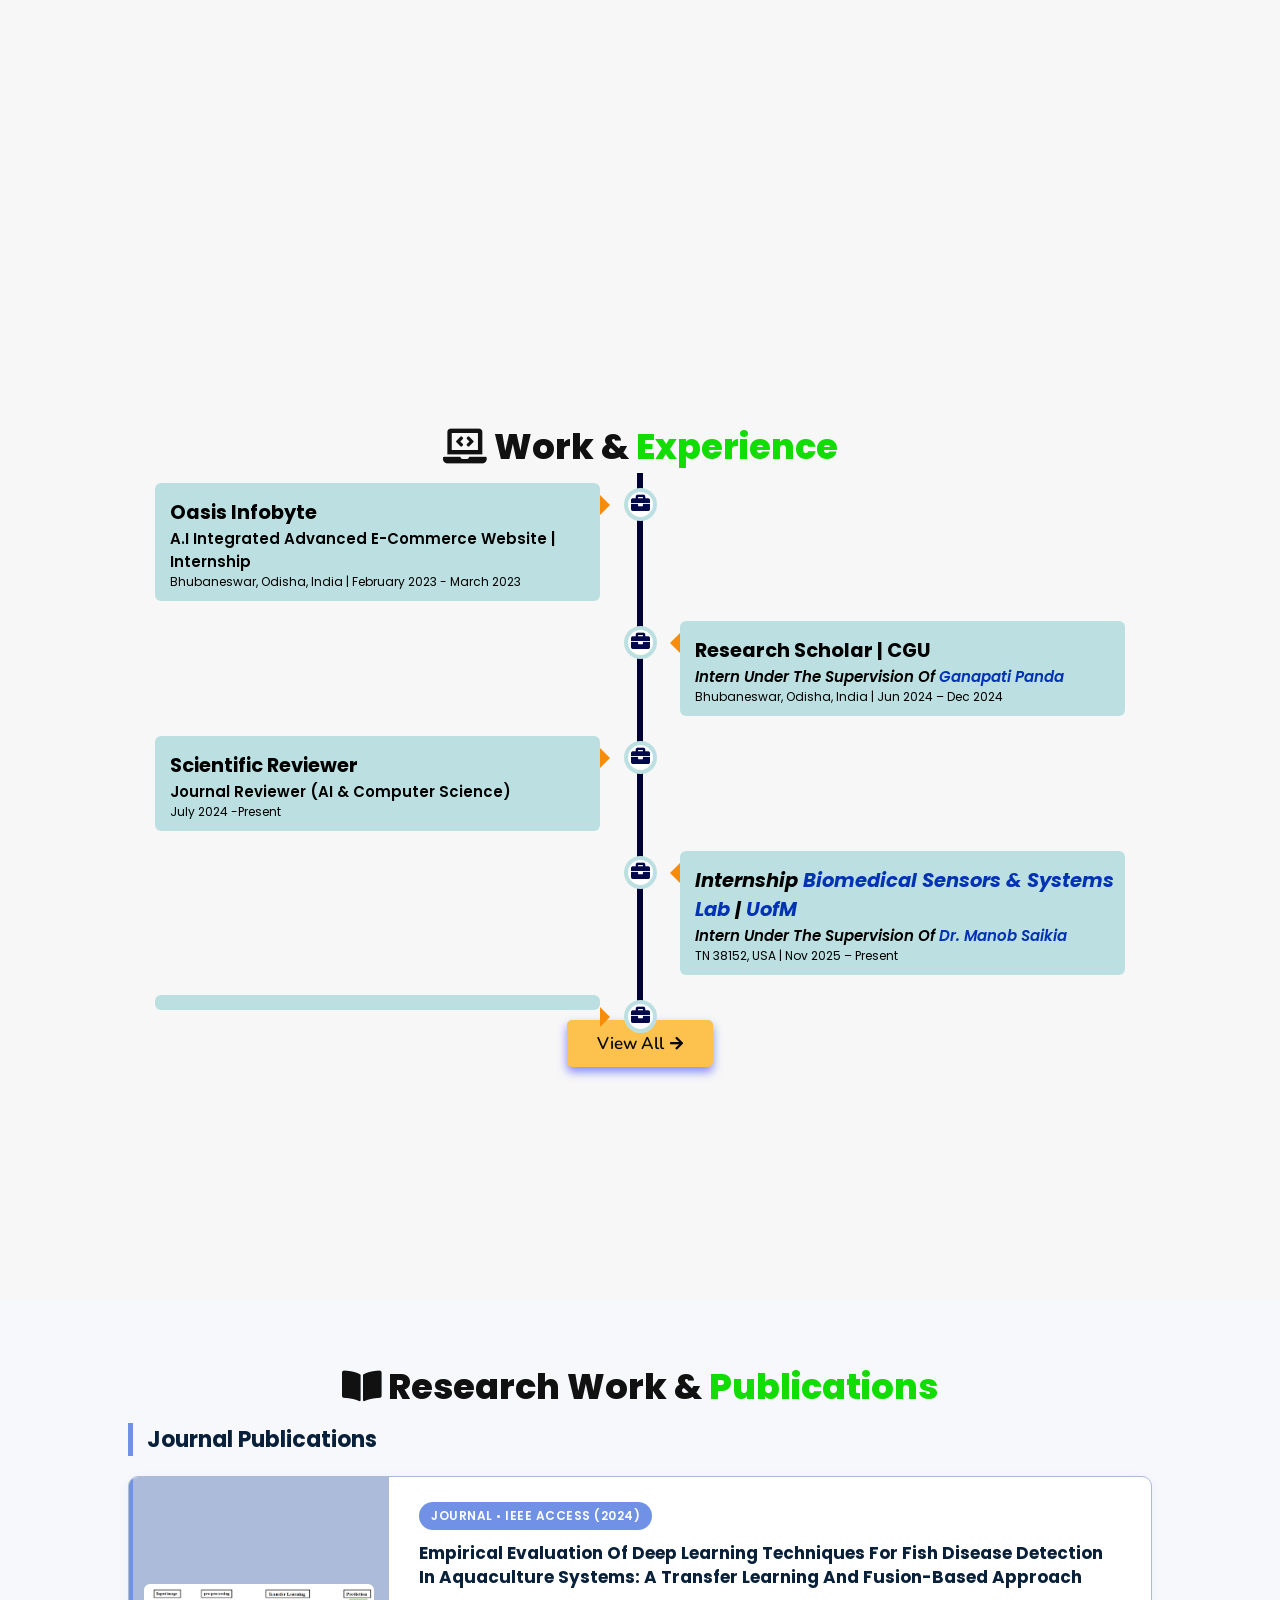
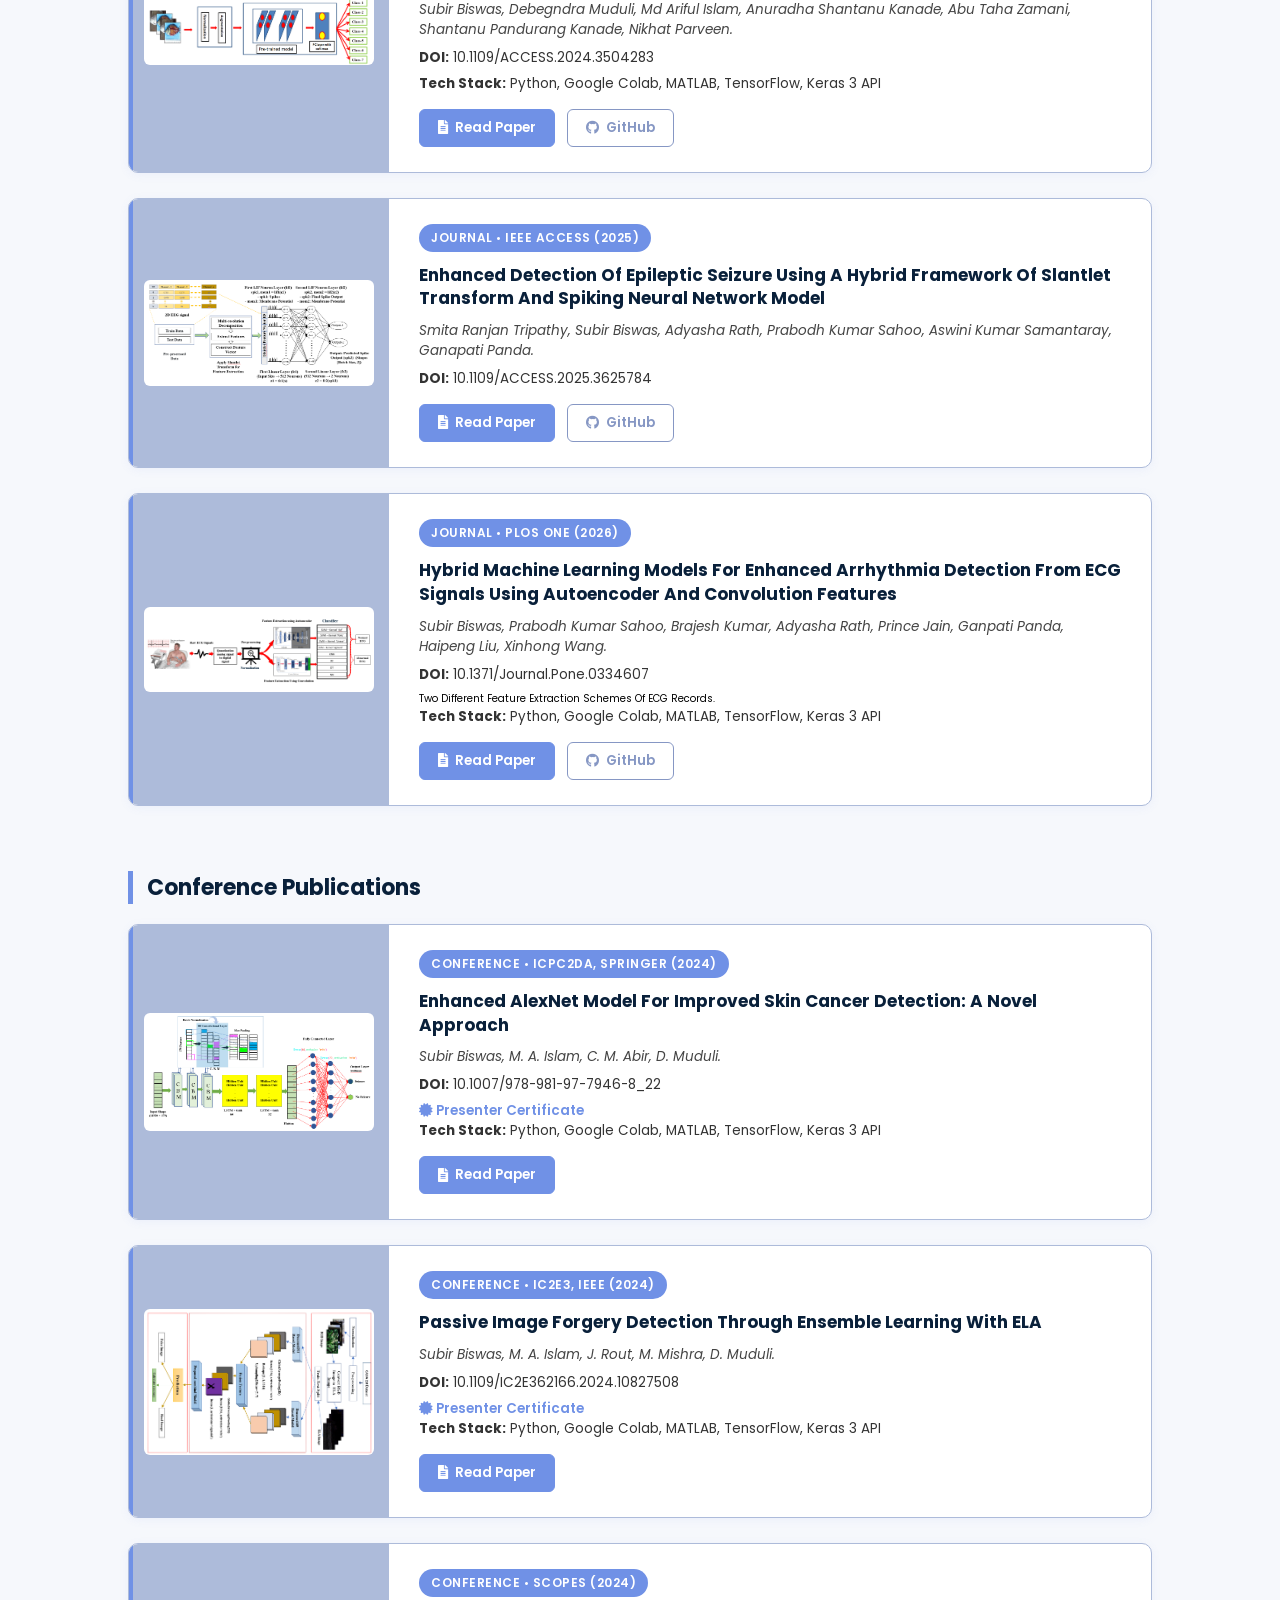
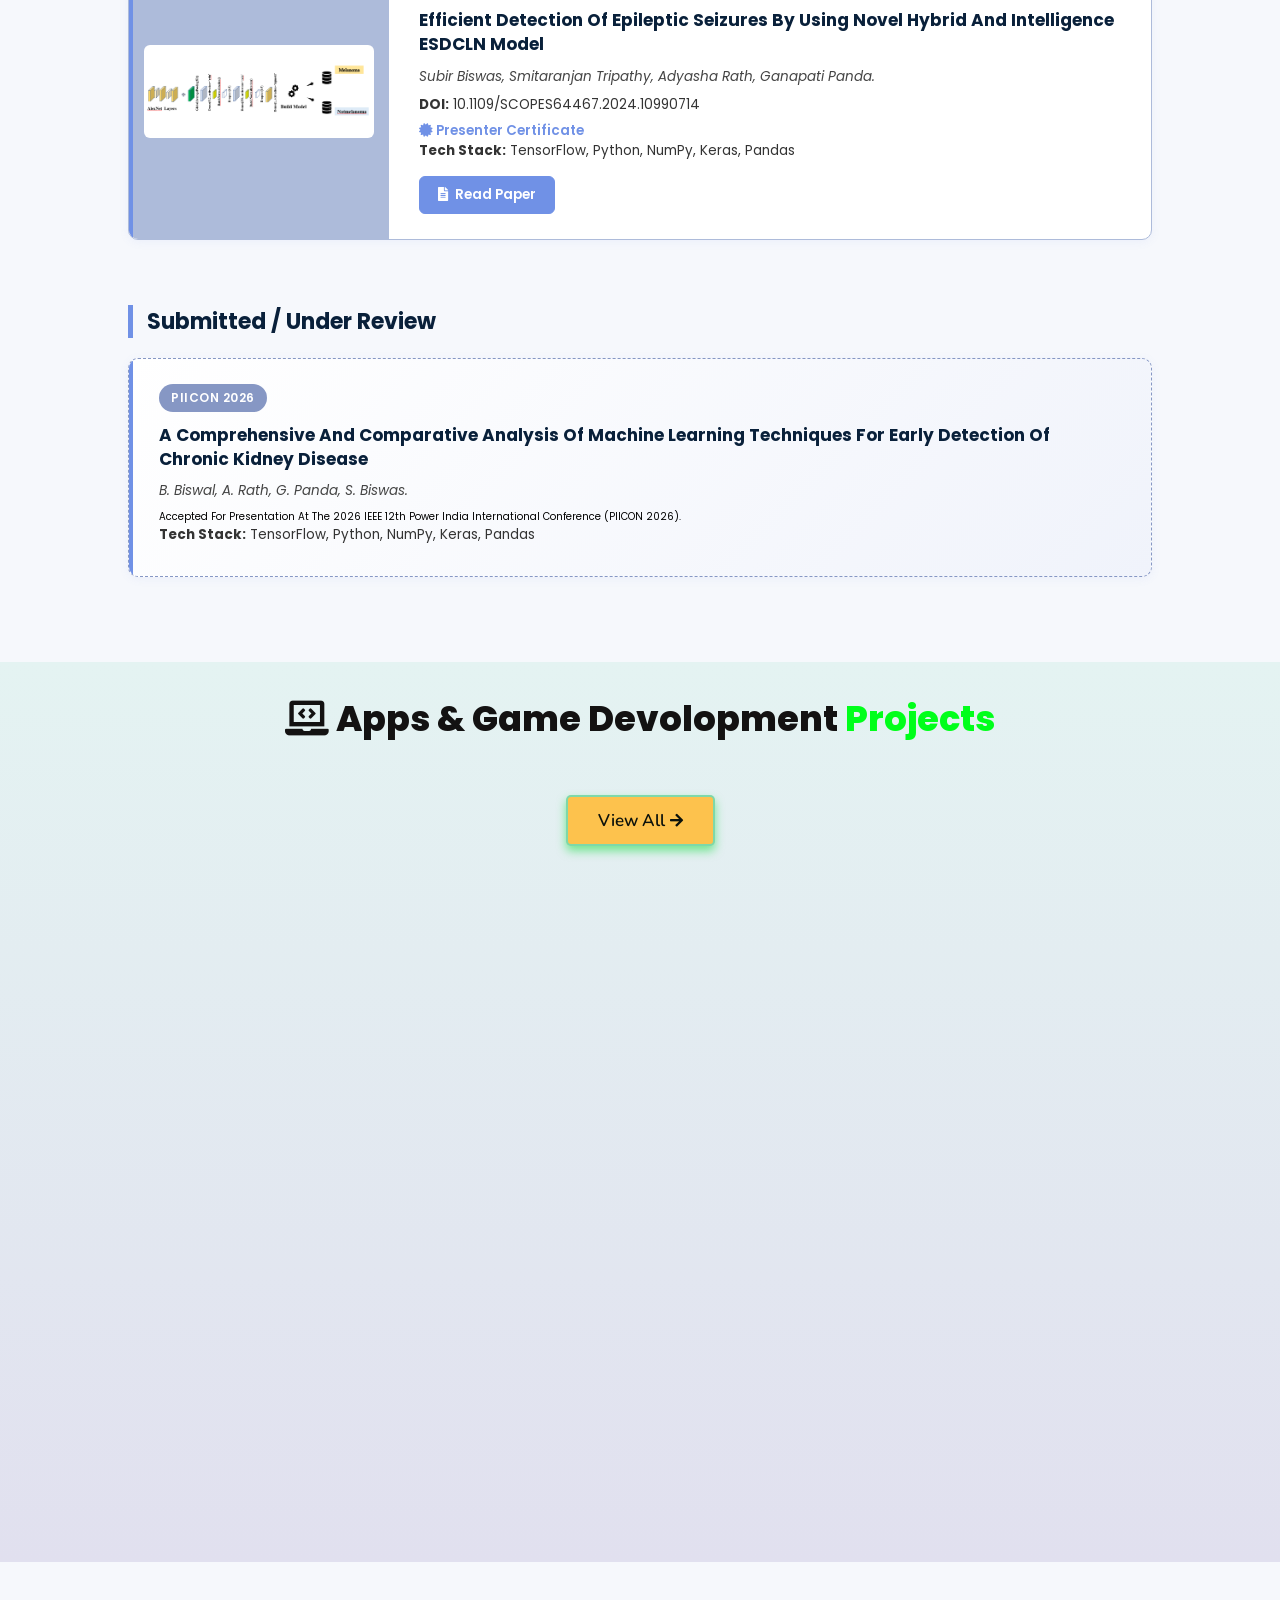
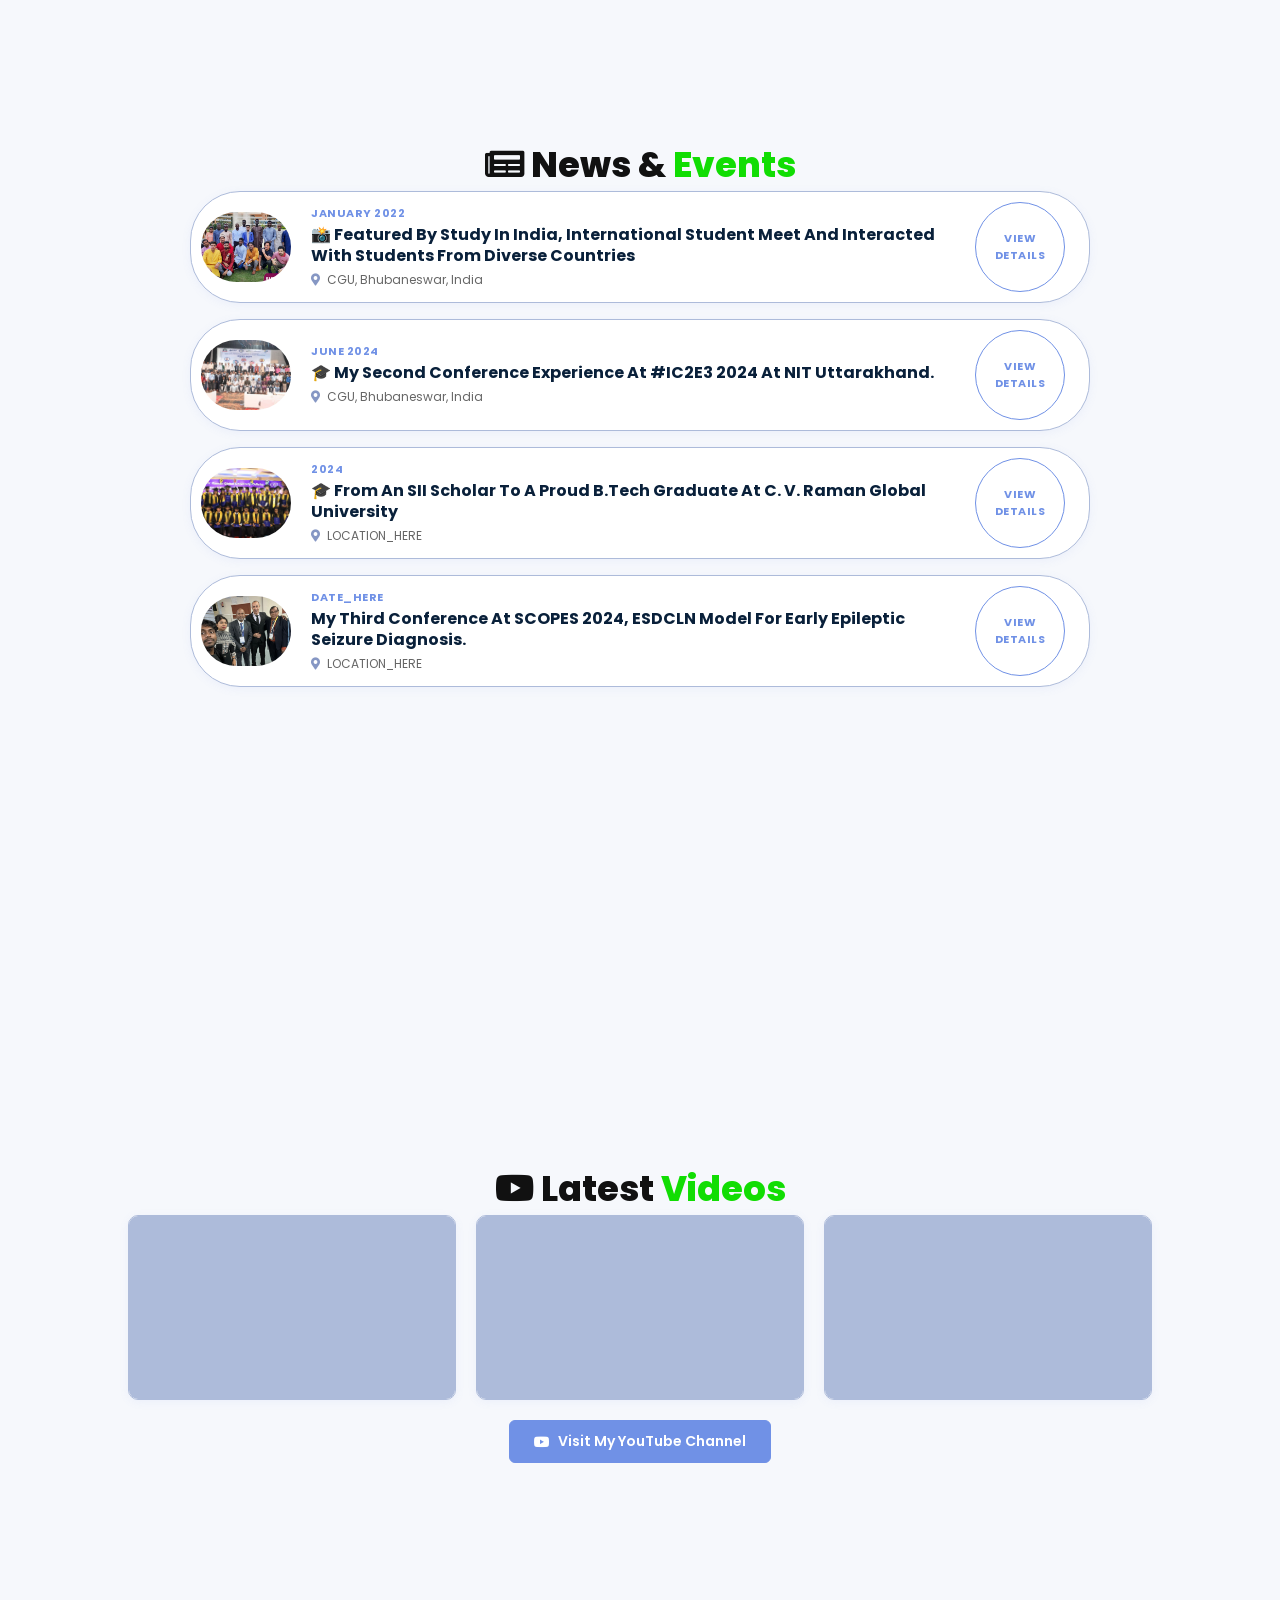
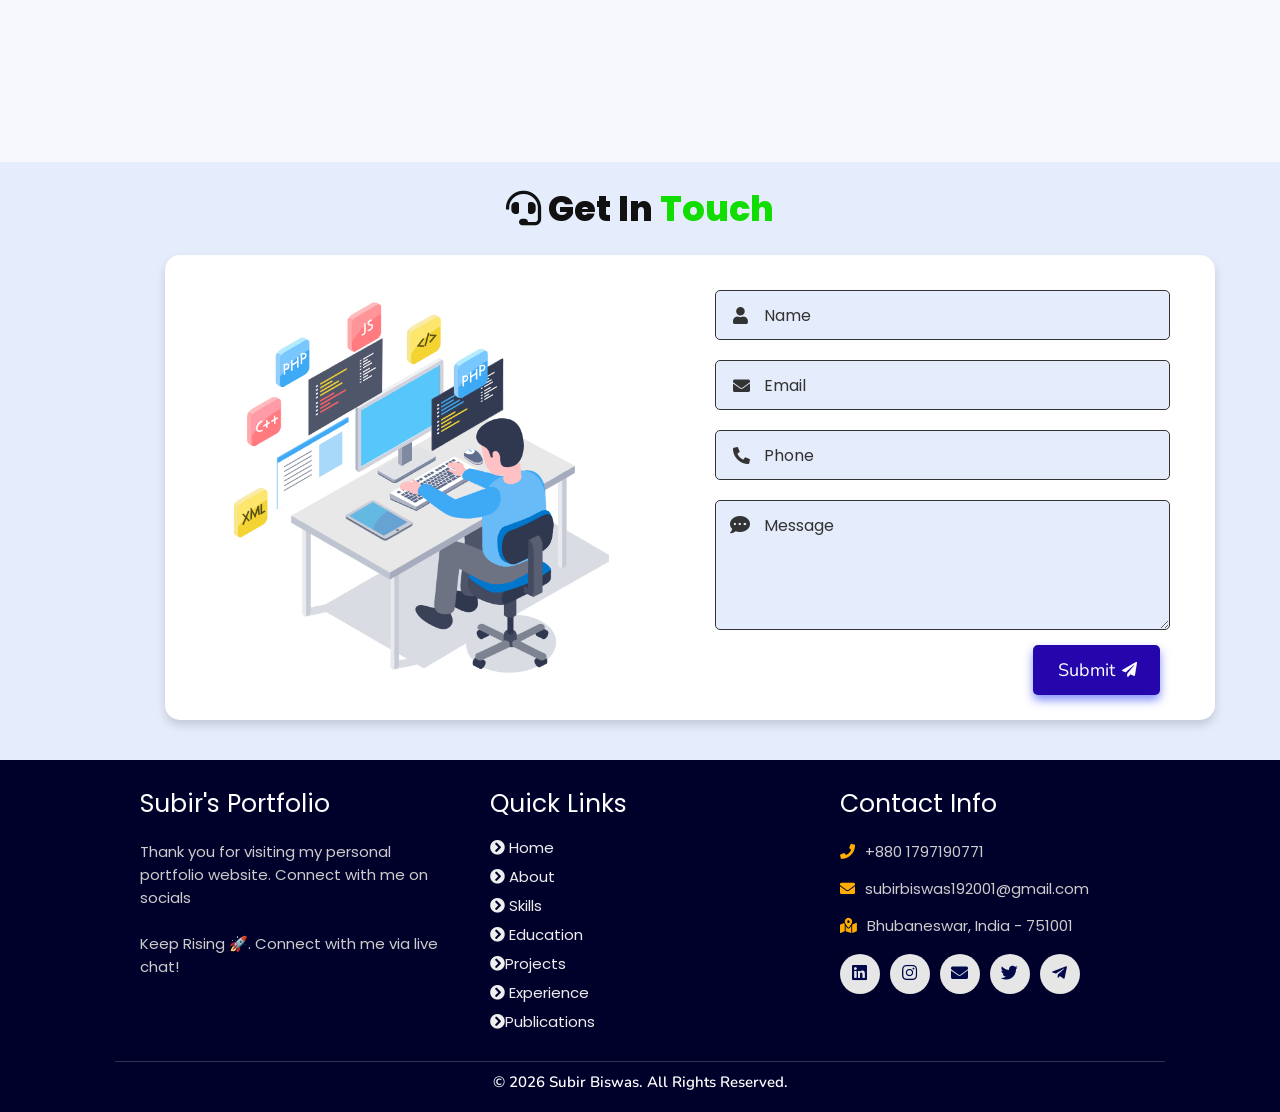
==== commit d59838e5: "Update image paths in news cards to relative URLs" ====
--- a/index.html
+++ b/index.html
@@ -473,7 +473,7 @@
       <!-- News Card 1 -->
        <a href="https://www.facebook.com/photo/?fbid=227796339522648&set=a.163284232640526" target="_blank" class="news-card" data-aos="fade-up" data-aos-delay="150">
         <div class="news-img">
-          <img src="/assets/images/Event/international friend.png" alt="Event title">
+          <img src="./assets/images/Event/international friend.png" alt="Event title">
         </div>
         <div class="news-content">
           <span class="news-date">january 2022</span>
@@ -487,7 +487,7 @@
       <!-- News Card 2 -->
       <a href="https://nituk.ac.in/ic2e32026/conference-scope" target="_blank" class="news-card" data-aos="fade-up" data-aos-delay="100">
         <div class="news-img">
-          <img src="/assets/images/Event/conference-NIT.png" alt="Event title">
+          <img src="./assets/images/Event/conference-NIT.png" alt="Event title">
         </div>
         <div class="news-content">
           <span class="news-date">June 2024</span>
@@ -500,7 +500,7 @@
       <!-- News Card 3 -->
       <a href="https://www.linkedin.com/posts/subir-biswas-engineer_this-is-my-graduation-post-four-years-activity-7277340525190373376-LUPy?utm_source=share&utm_medium=member_desktop&rcm=ACoAADWH8qkByl7Am8AeuisXWGfwrToEl4Wy3-k" target="_blank" class="news-card" data-aos="fade-up" data-aos-delay="200">
         <div class="news-img">
-          <img src="/assets/images/Event/my gradution day.png" alt="Event title">
+          <img src="./assets/images/Event/my gradution day.png" alt="Event title">
         </div>
         <div class="news-content">
           <span class="news-date">2024</span>
@@ -513,7 +513,7 @@
       <!-- News Card 4 -->
       <a href="https://www.linkedin.com/posts/subir-biswas-engineer_scopes2024-scopes2024-epilepticseizuredetection-activity-7278454747764858881-i9-X?utm_source=share&utm_medium=member_desktop&rcm=ACoAADWH8qkByl7Am8AeuisXWGfwrToEl4Wy3-k" target="_blank" class="news-card" data-aos="fade-up" data-aos-delay="250">
         <div class="news-img">
-          <img src="/assets/images/Event/conference-PLMD.png" alt="Event title">
+          <img src="./assets/images/Event/conference-PLMD.png" alt="Event title">
         </div>
         <div class="news-content">
           <span class="news-date">DATE_HERE</span>
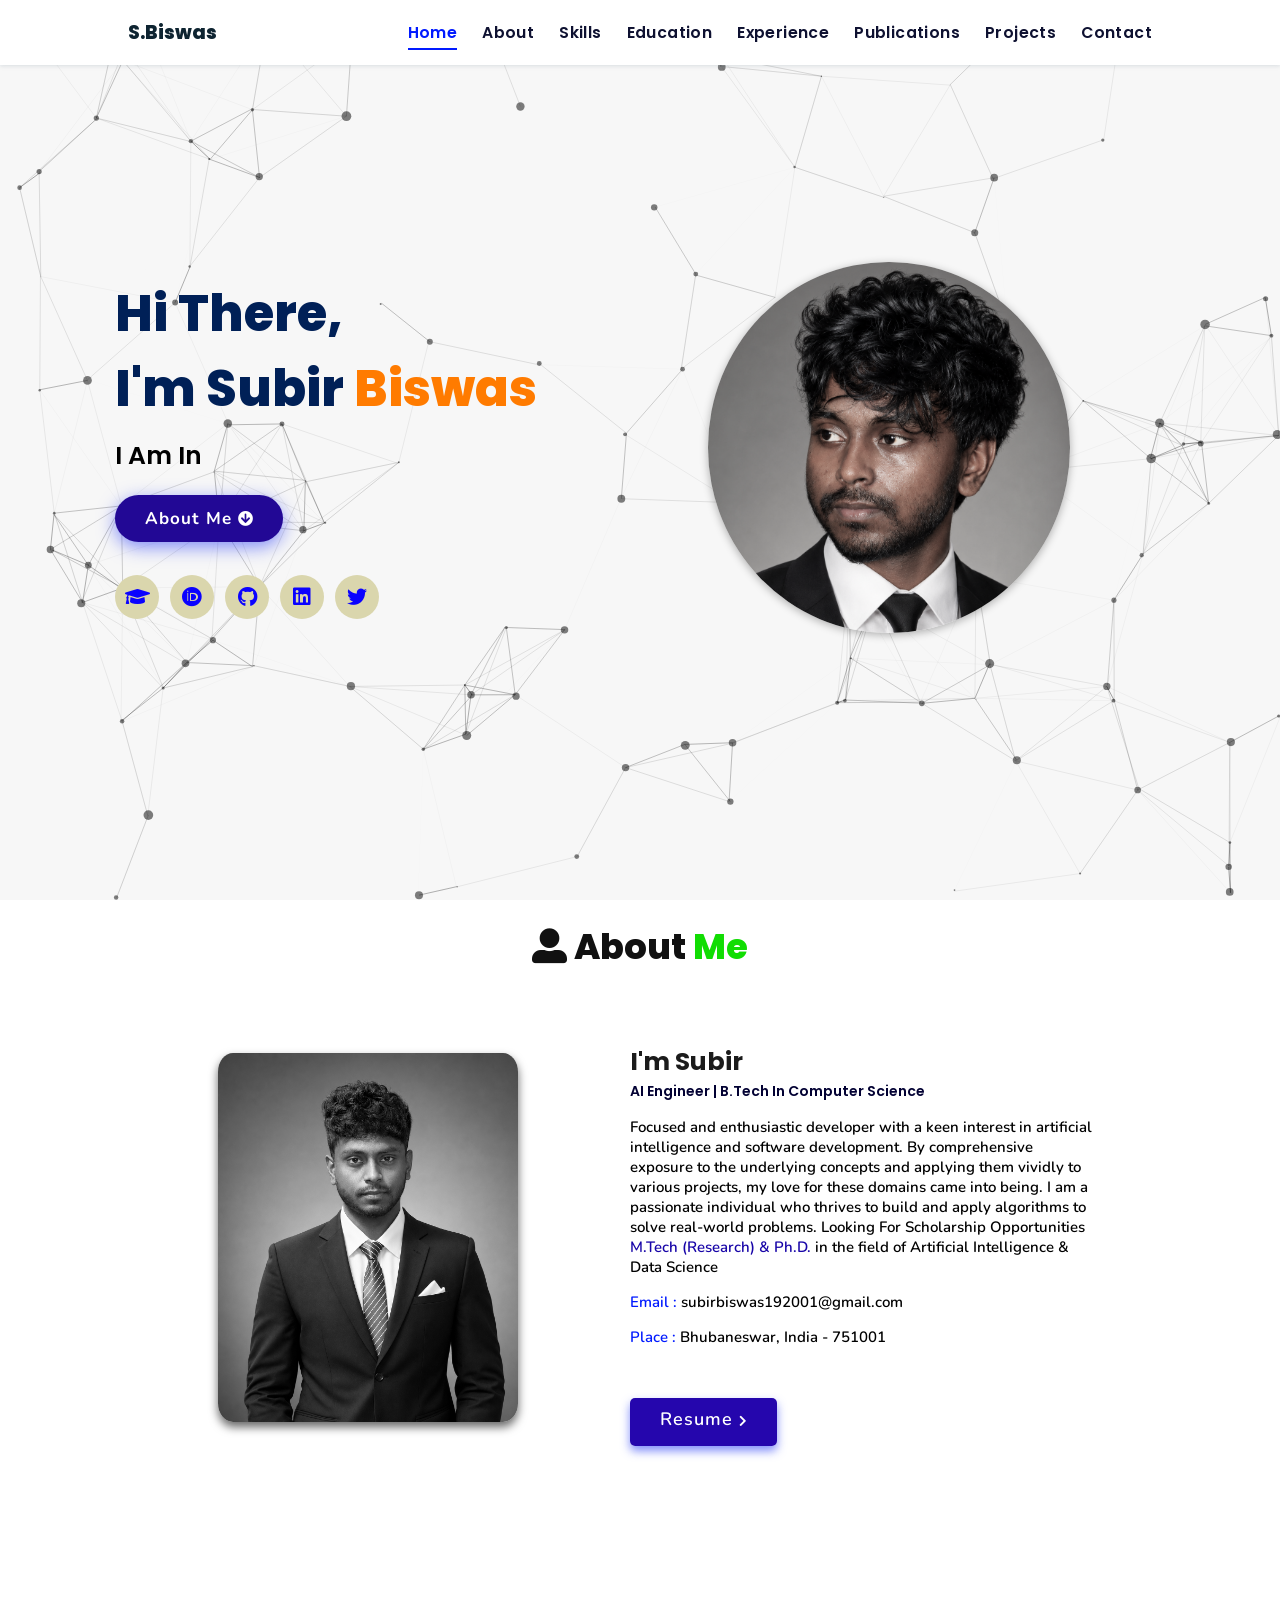
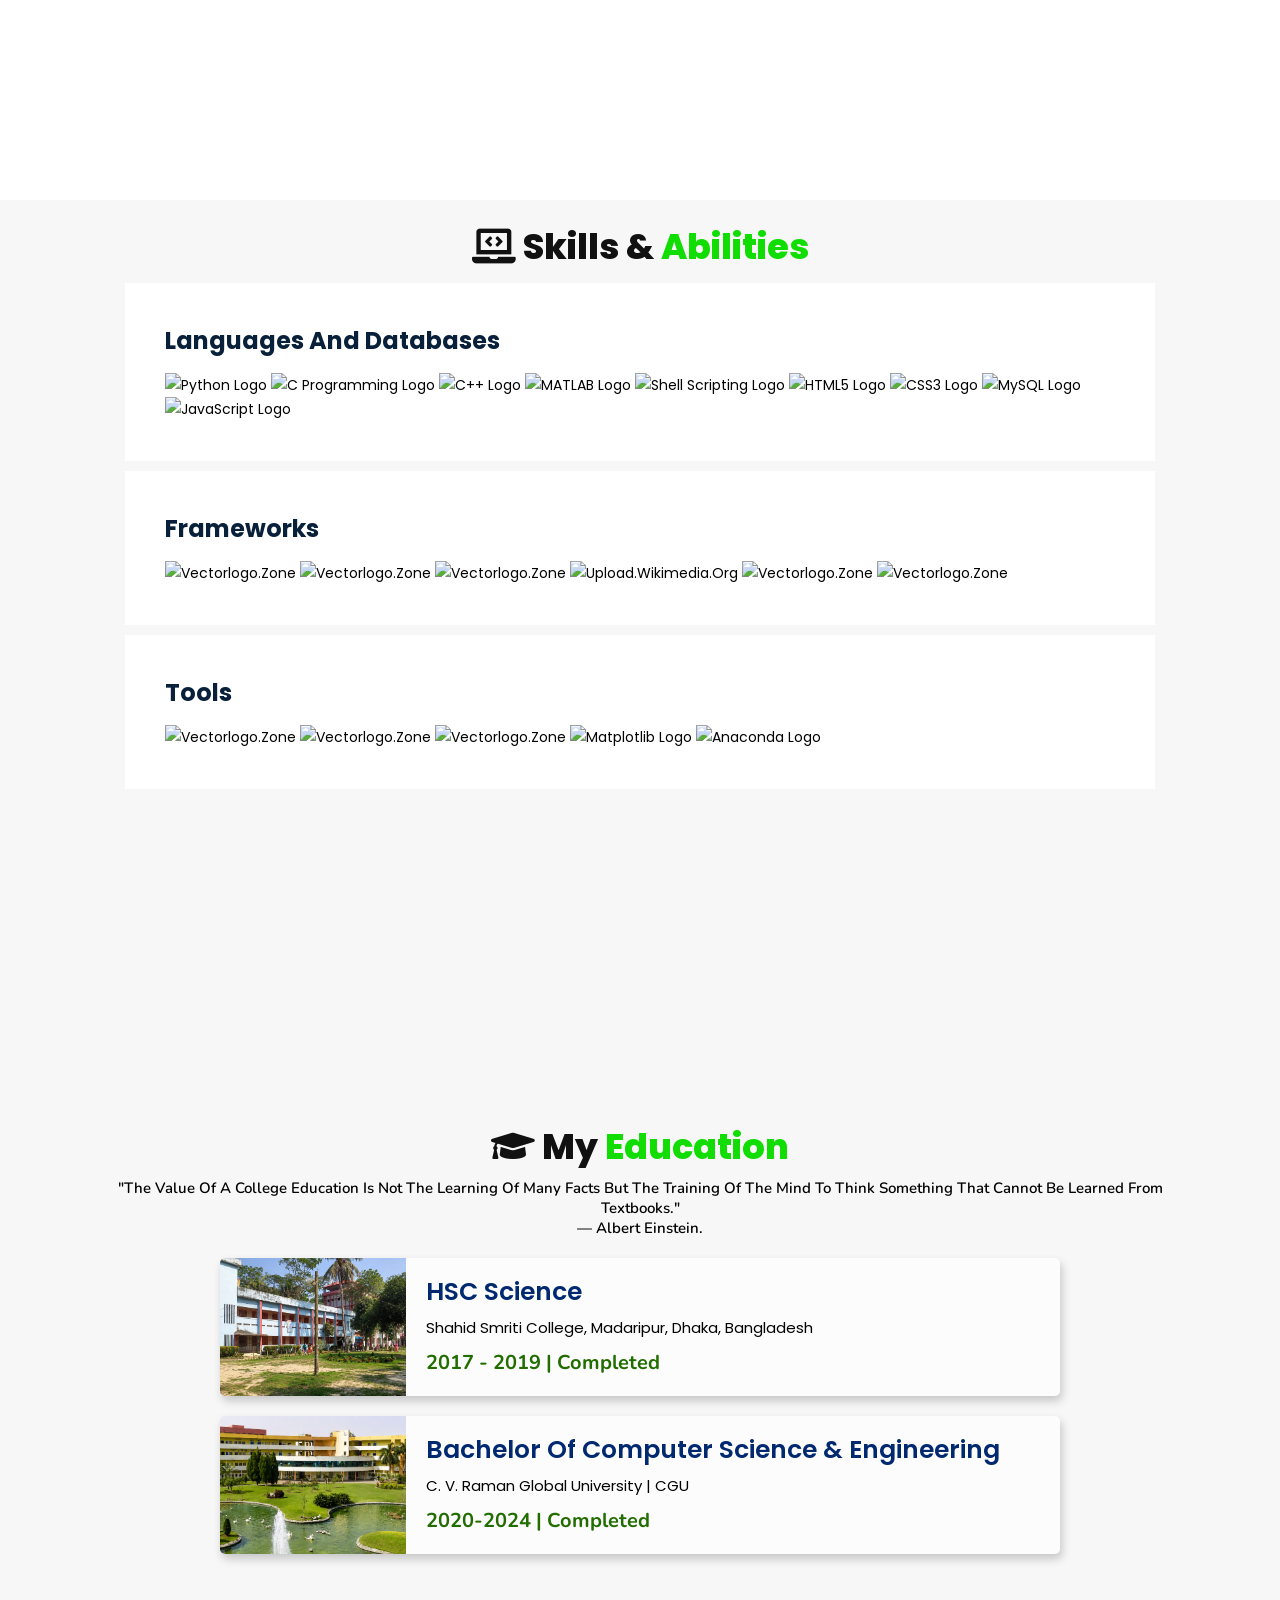
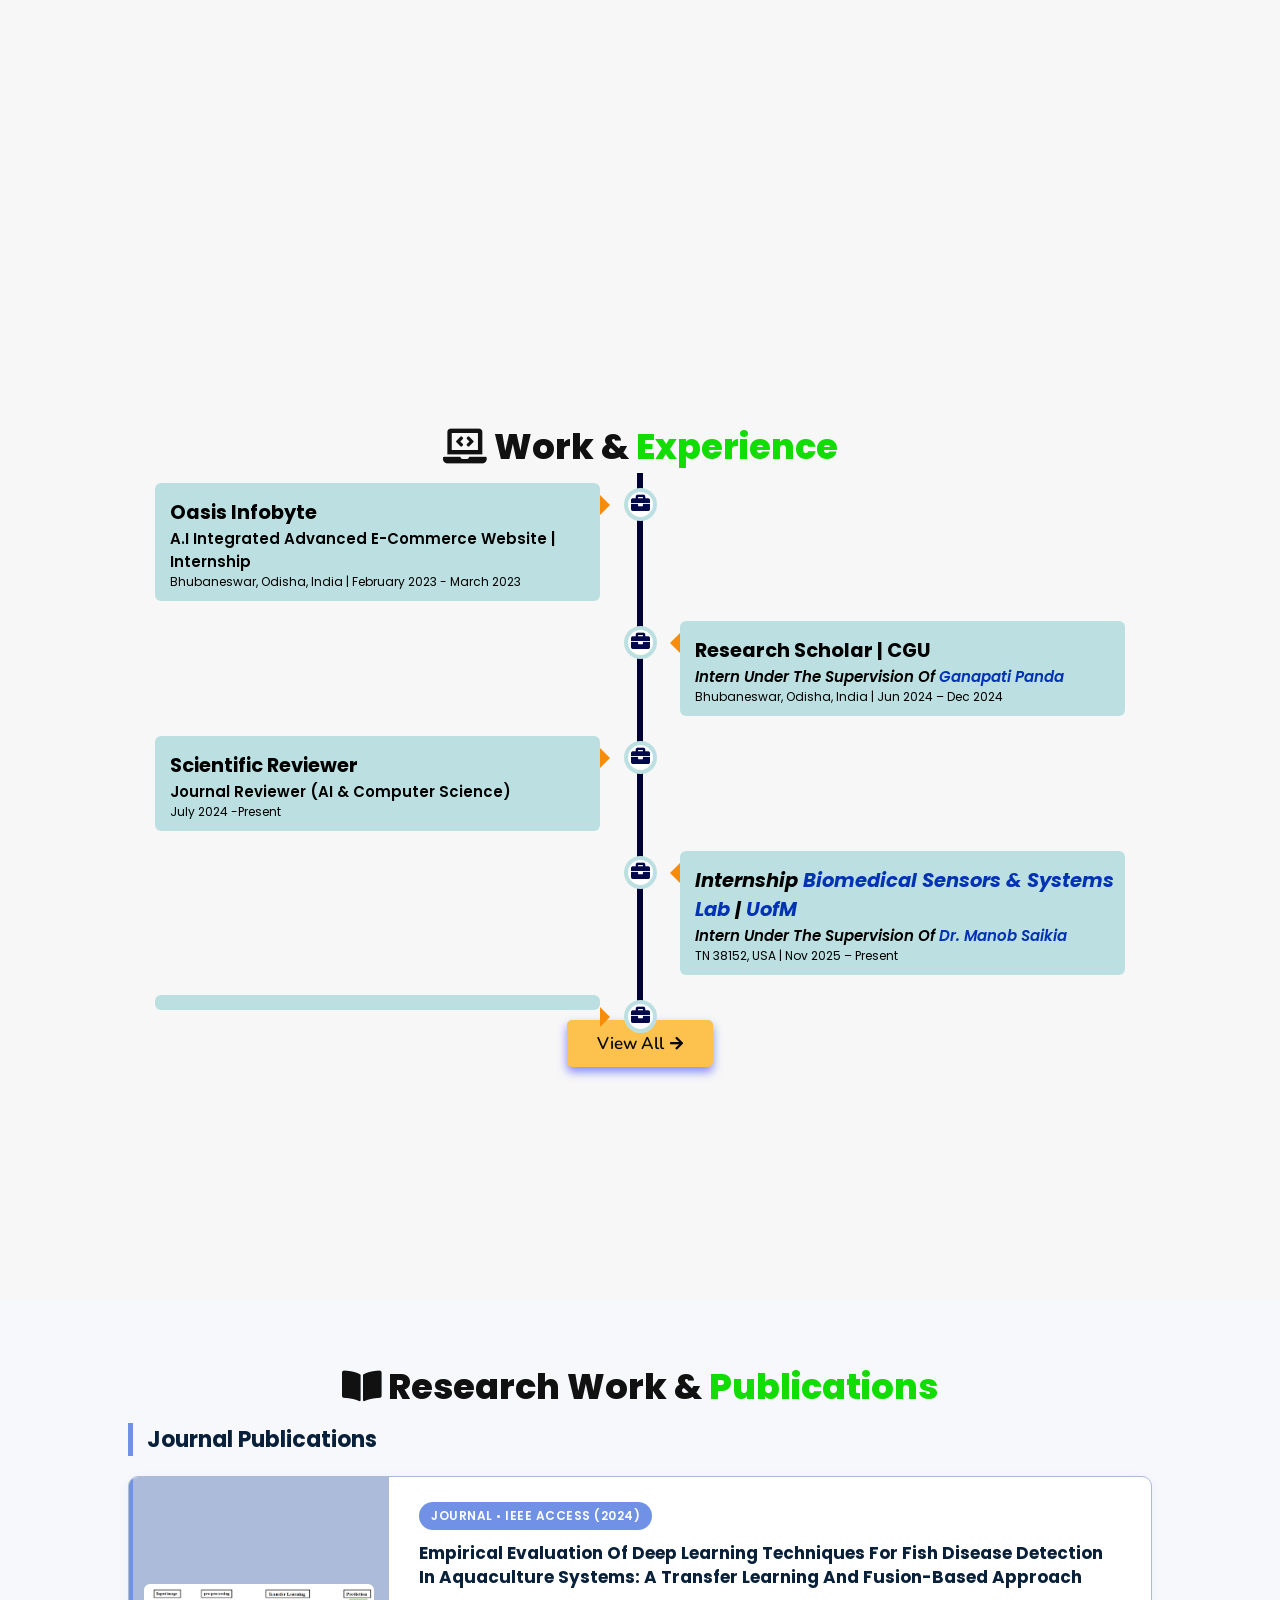
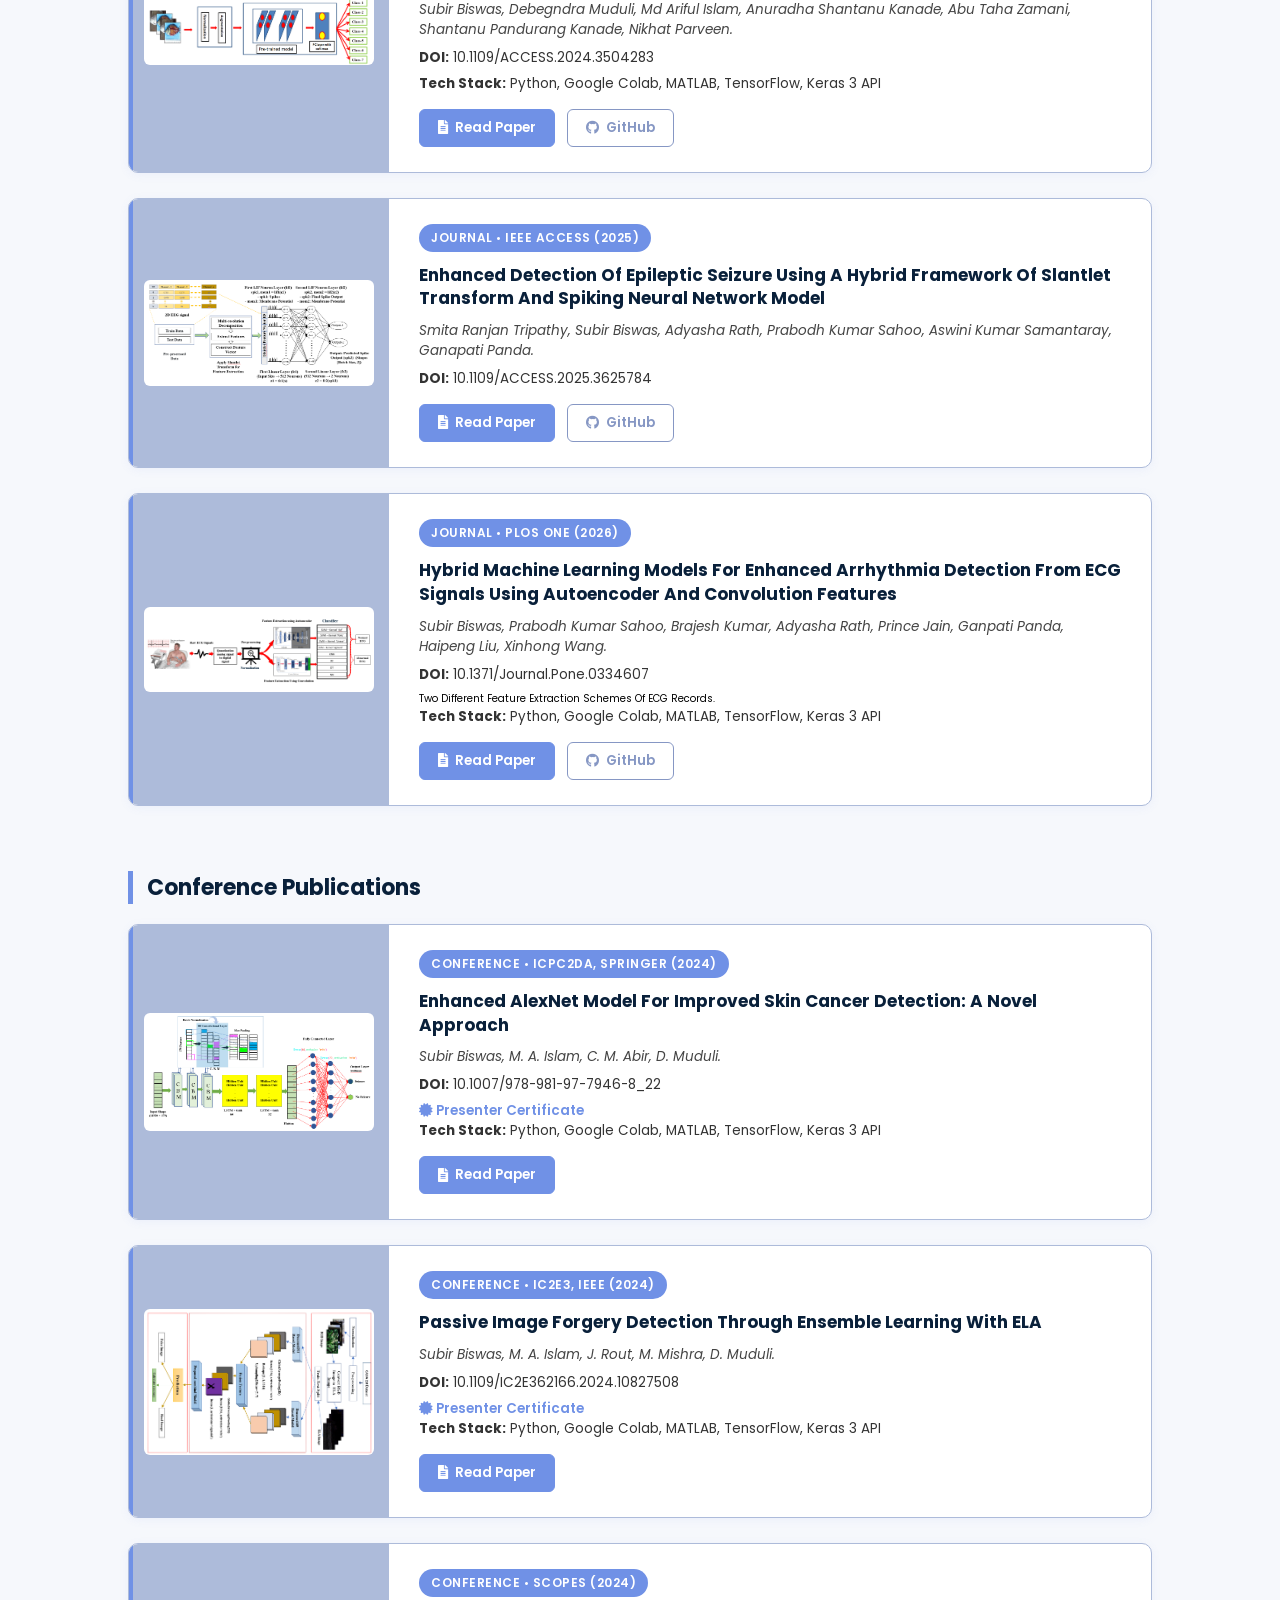
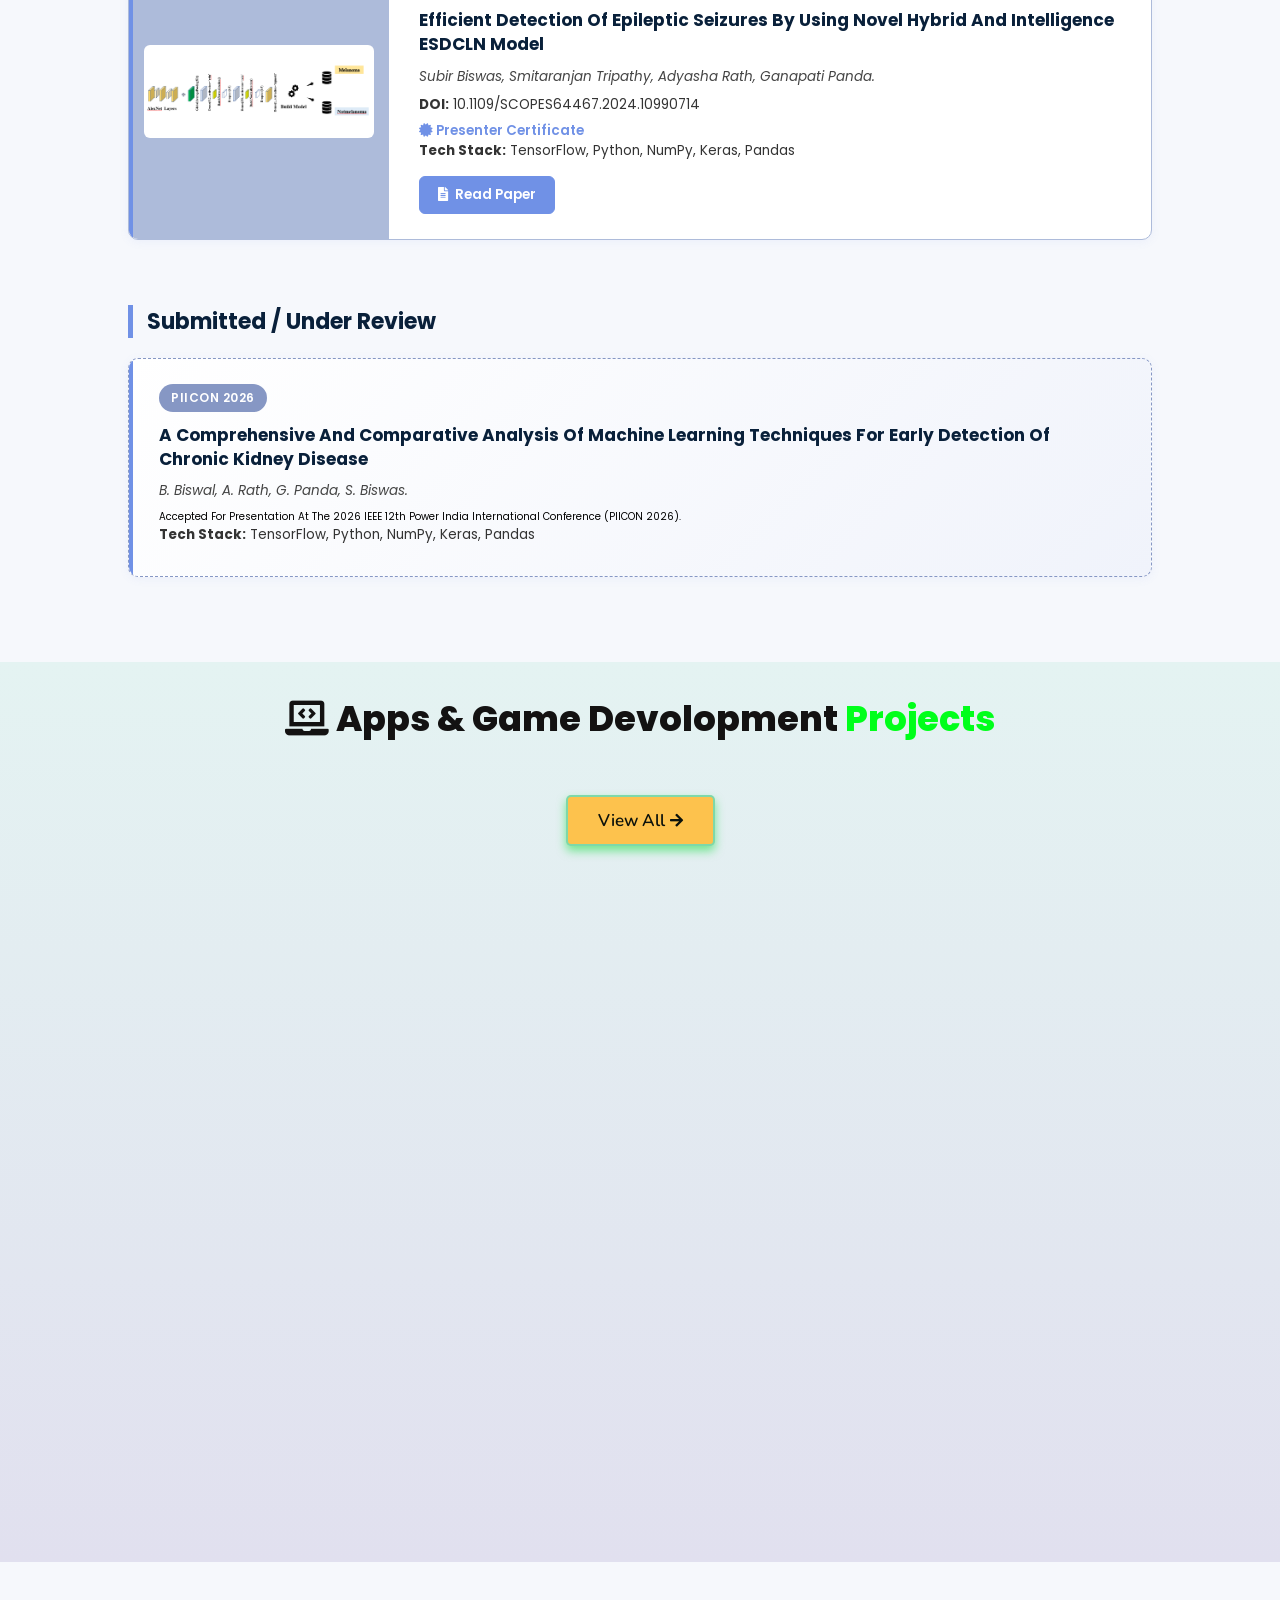
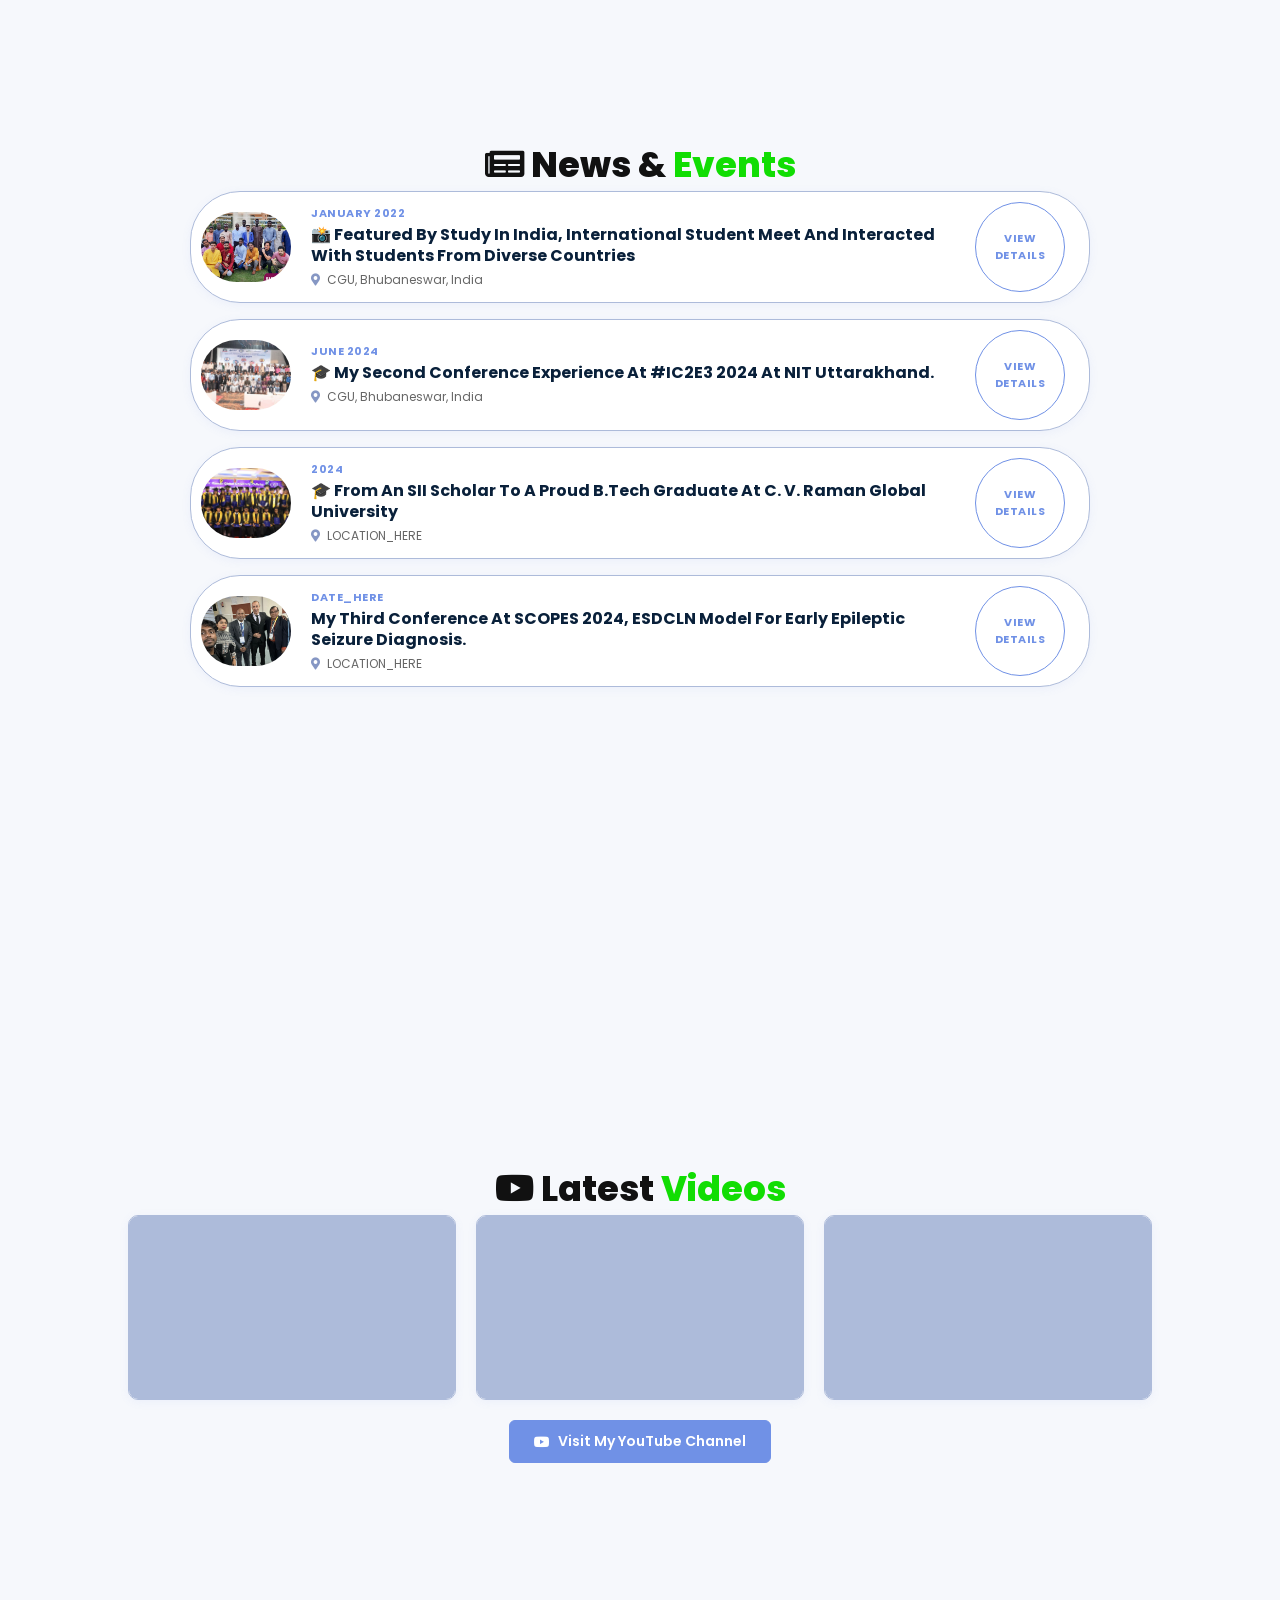
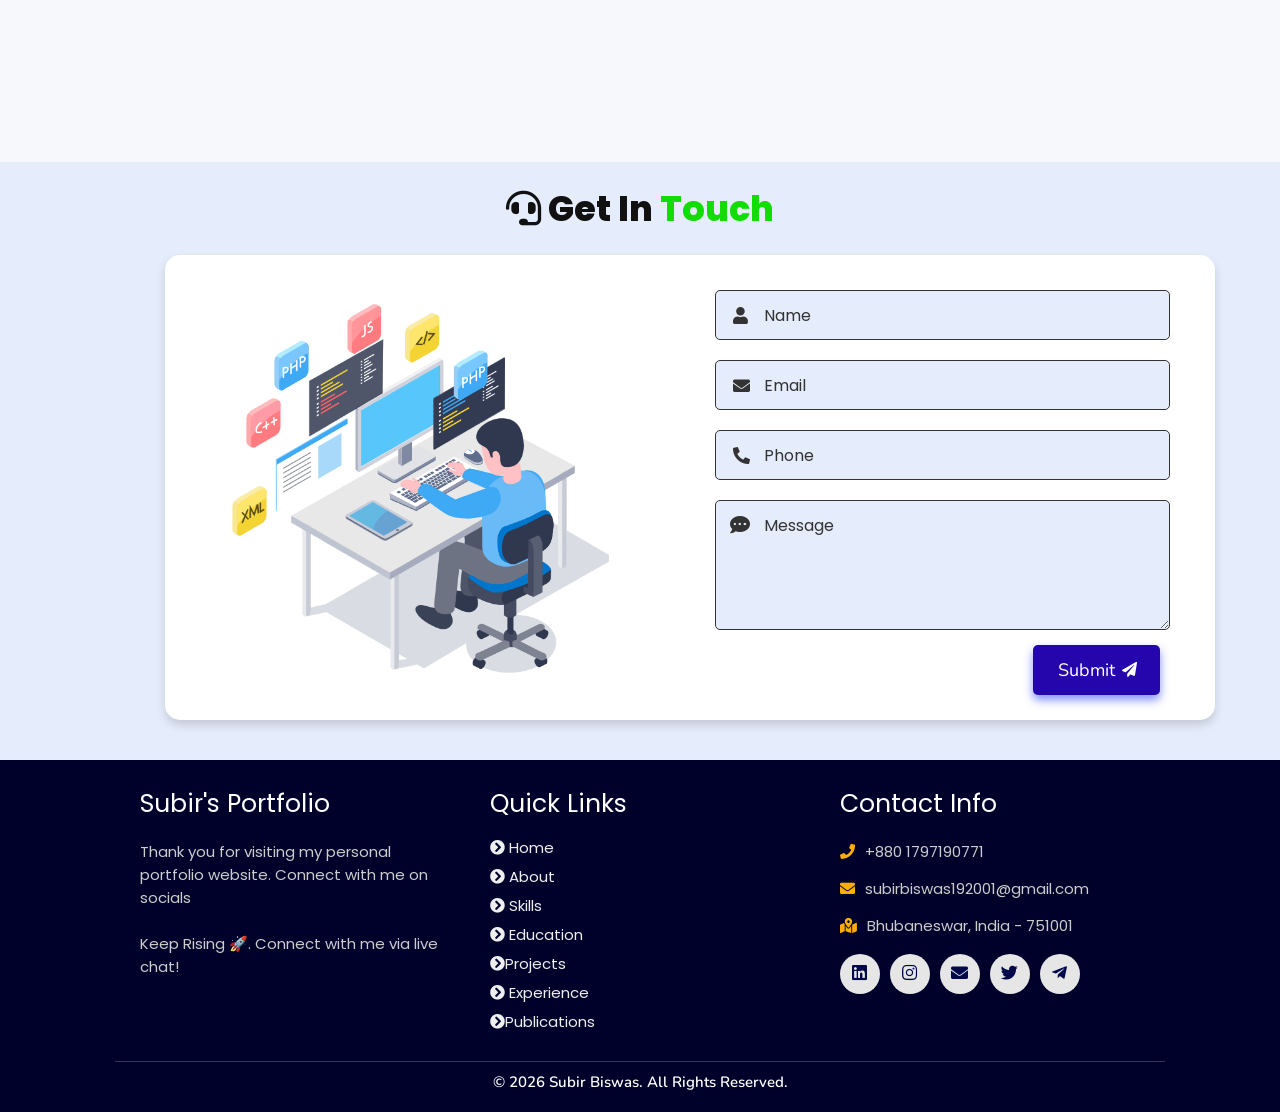
==== commit 1cfd827a: "Update resume link in index.html" ====
--- a/index.html
+++ b/index.html
@@ -103,7 +103,7 @@
         </div>
         
         <div class="resumebtn">
-            <a href="https://drive.google.com/file/d/1s_KjNW308cV2NZDT_oZdHDnt_wGiBCES/view" target="_blank" class="btn"><span>Resume</span>
+            <a href="https://drive.google.com/file/d/1aSpvLvkmJjyXXsUsP5Ysg_NbZRL0j-vz/view?usp=sharing" target="_blank" class="btn"><span>Resume</span>
                 <i class="fas fa-chevron-right"></i>
             </a>
         </div>
--- a/assets/css/style.css
+++ b/assets/css/style.css
@@ -245,10 +245,11 @@
 }
 .home .content p span {
   font-size: 2.5rem;
-  color: #48ff00;
+  color: #32a305;
   font-weight: 600;
   padding: 1rem 0;
 }
+
 .home .btn {
   margin-top: 1rem;
   position: absolute;
